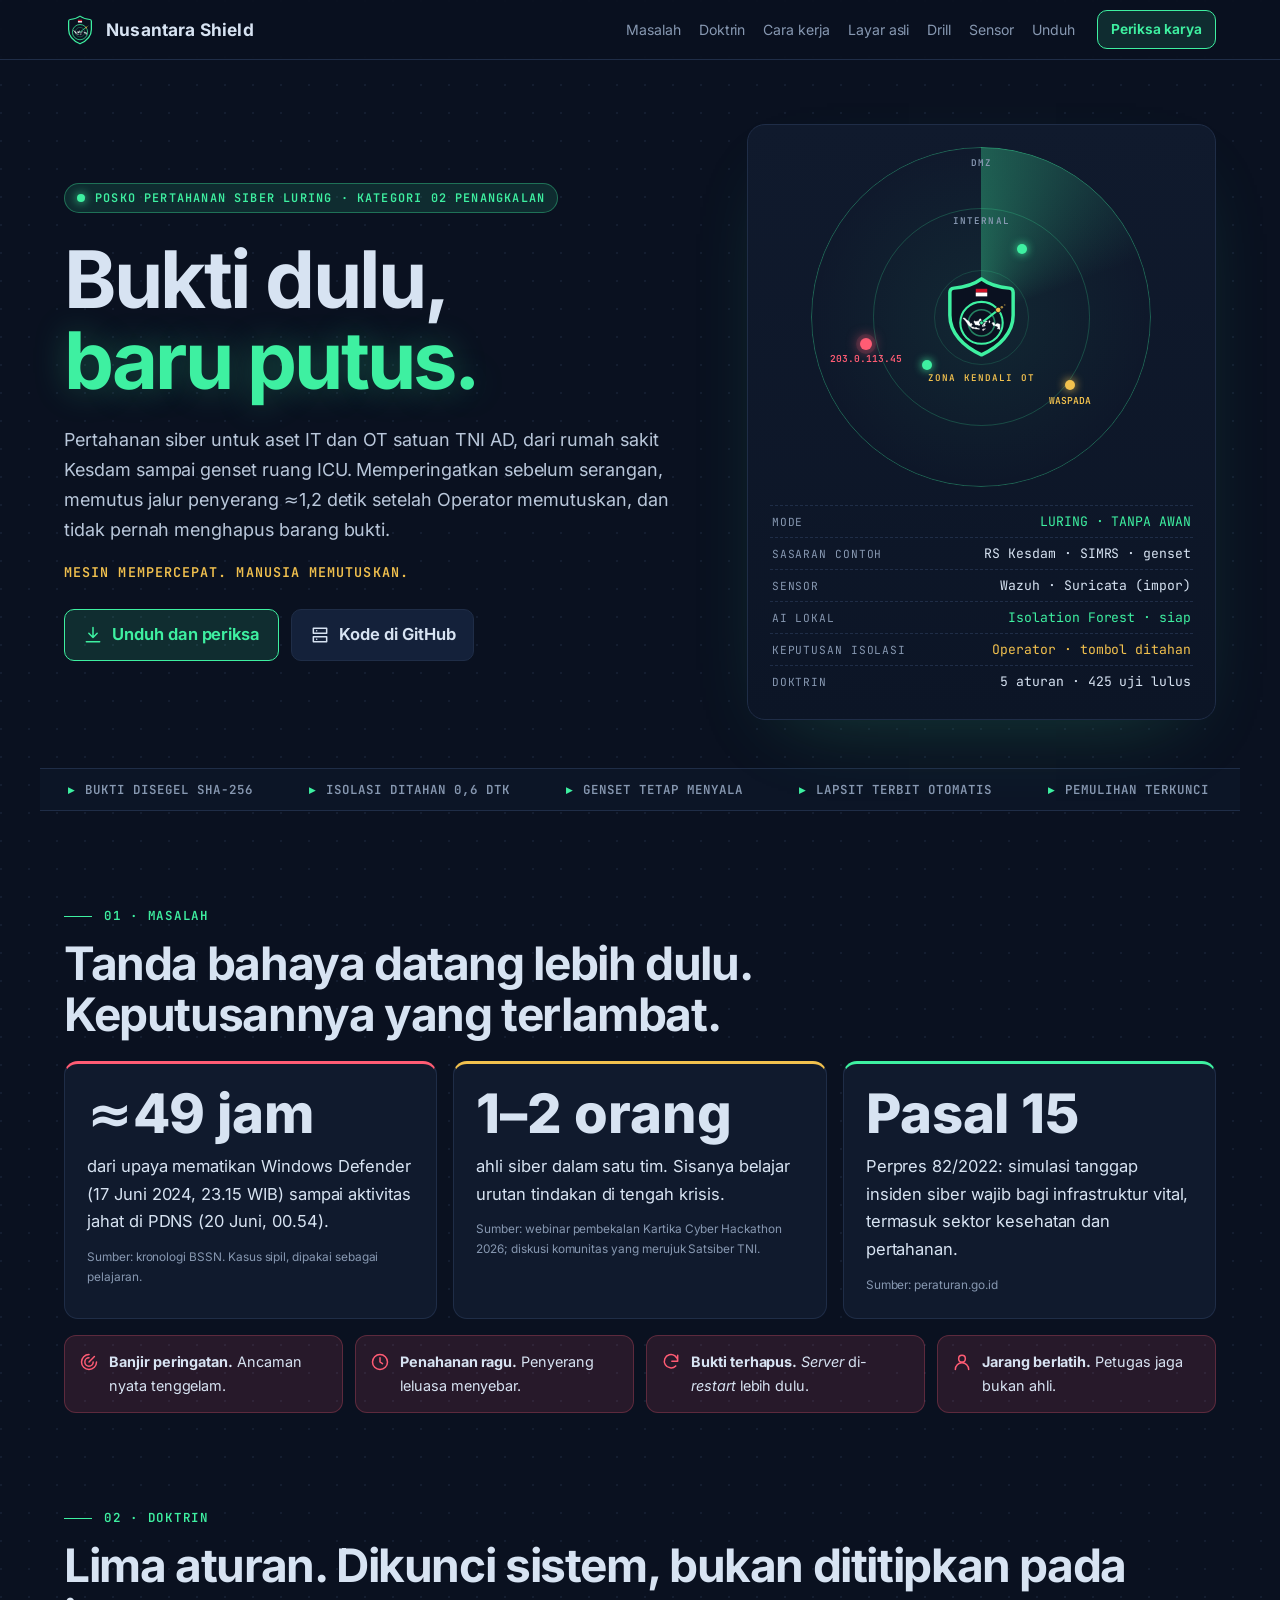
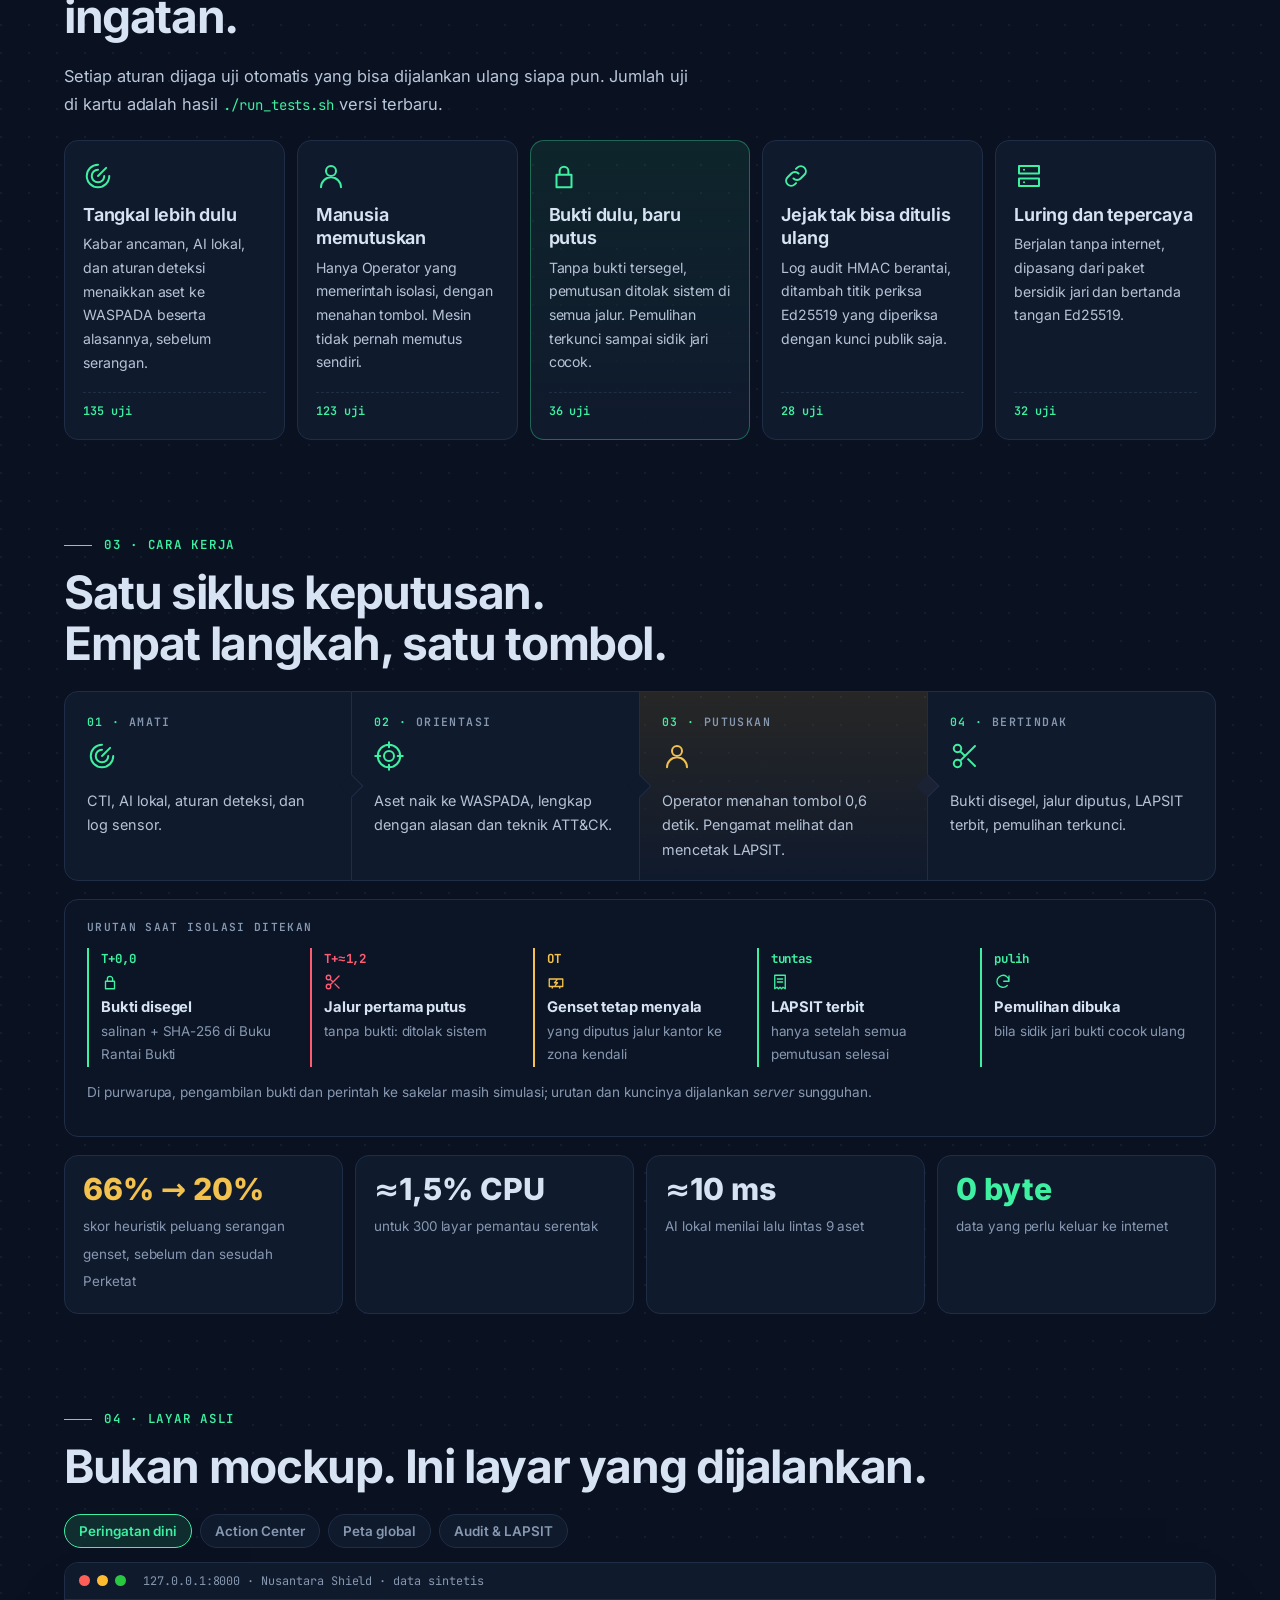
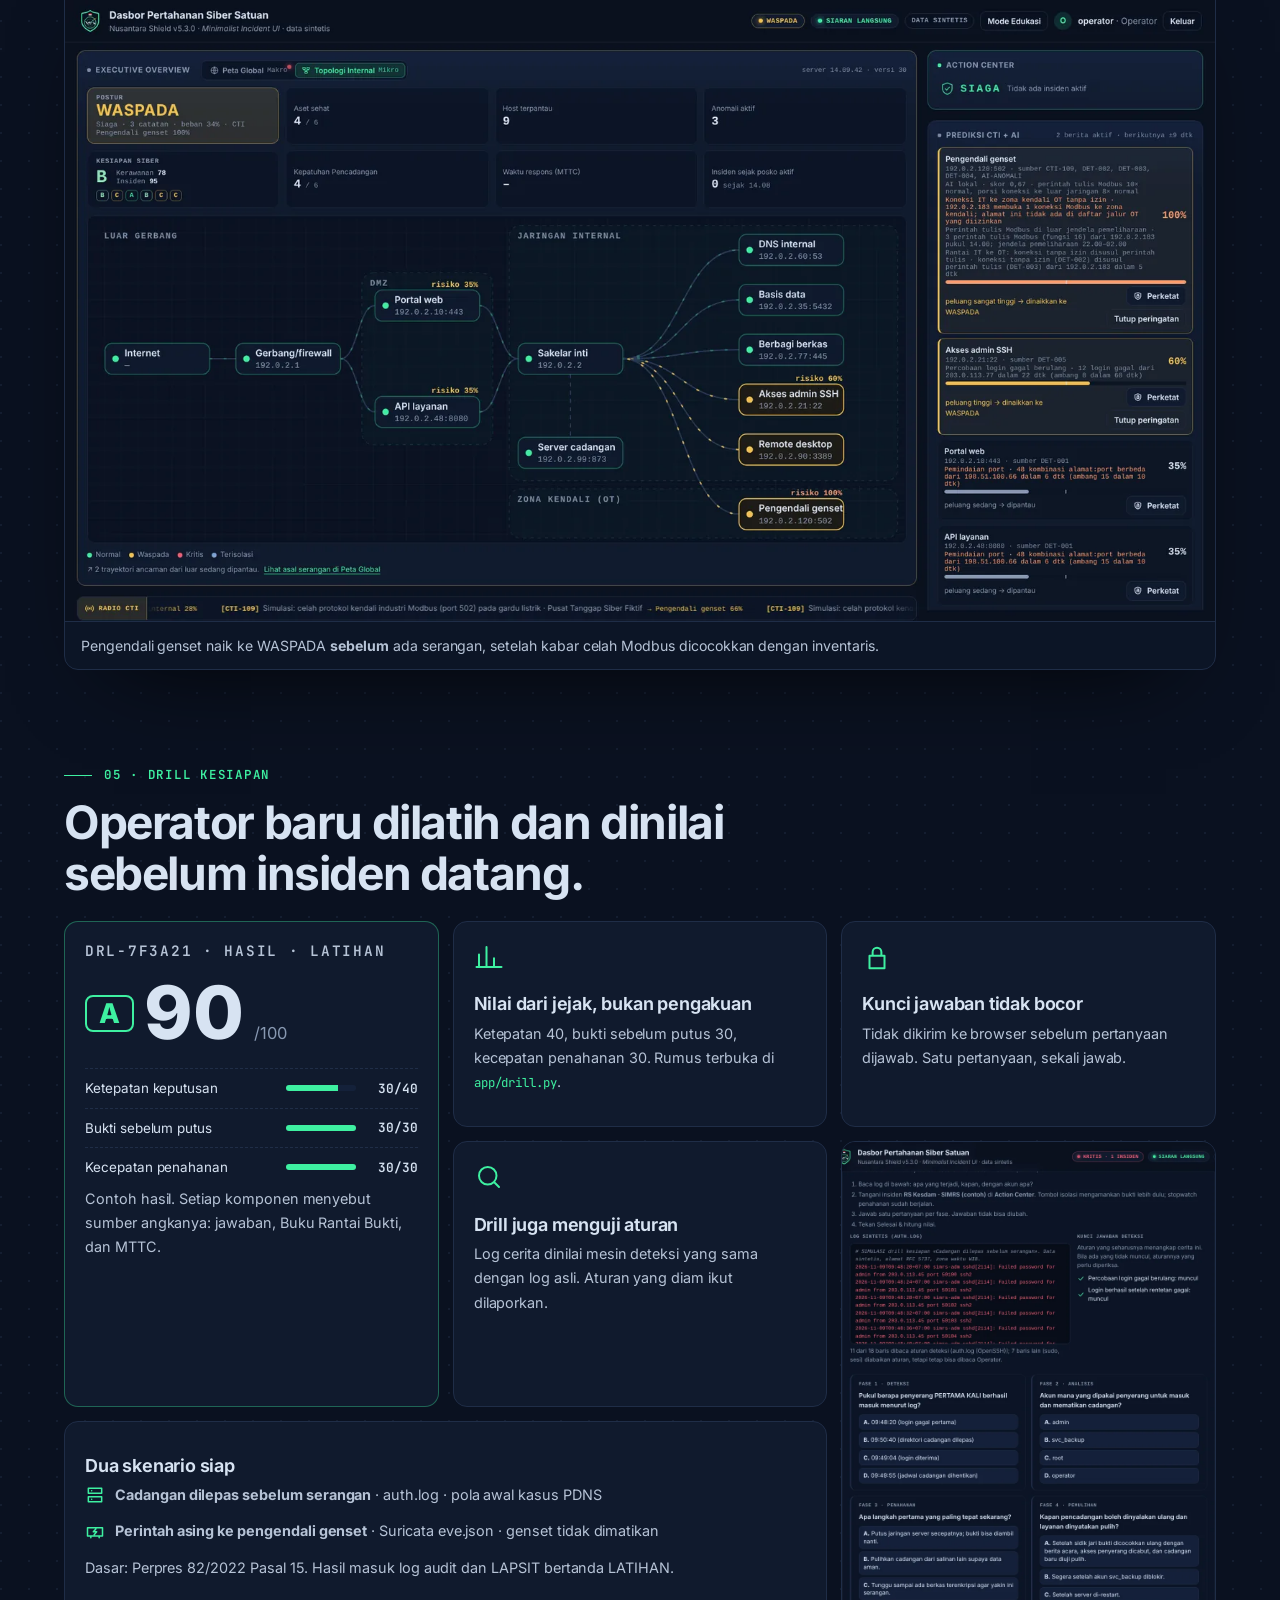
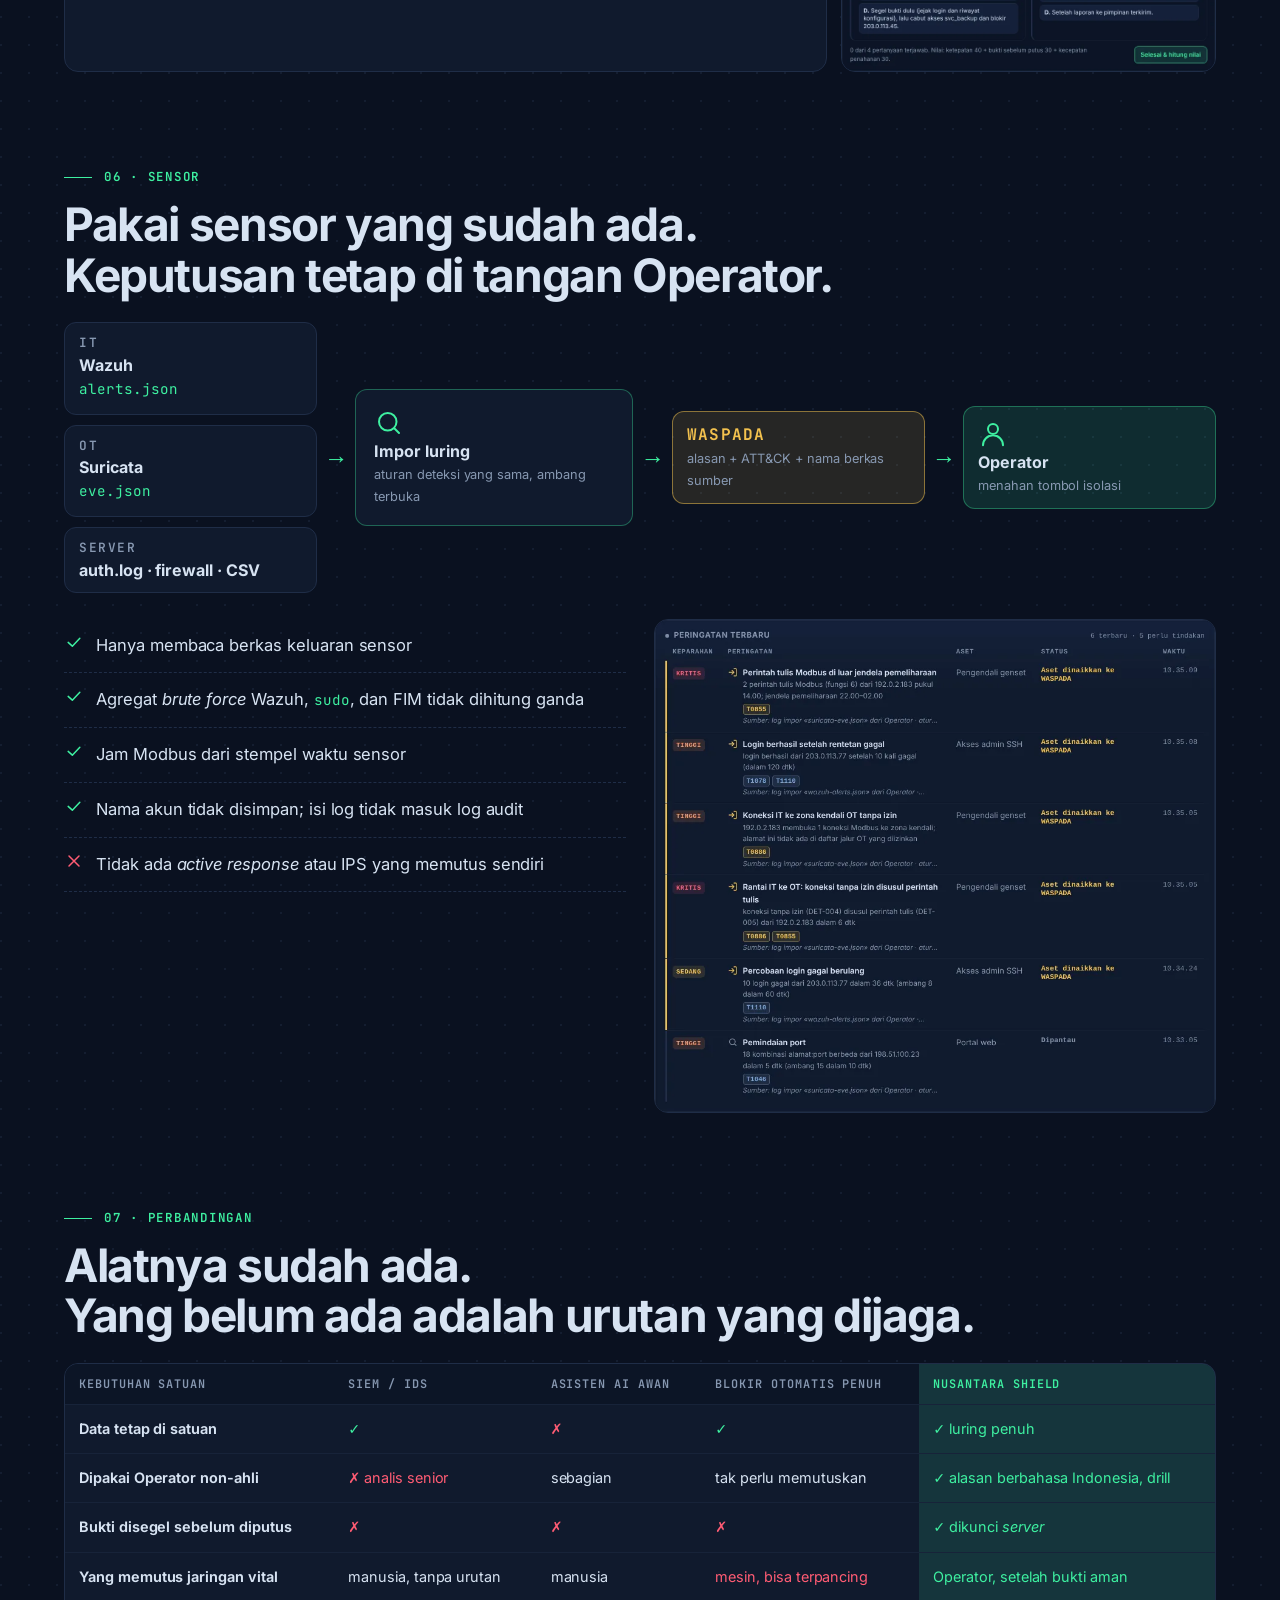
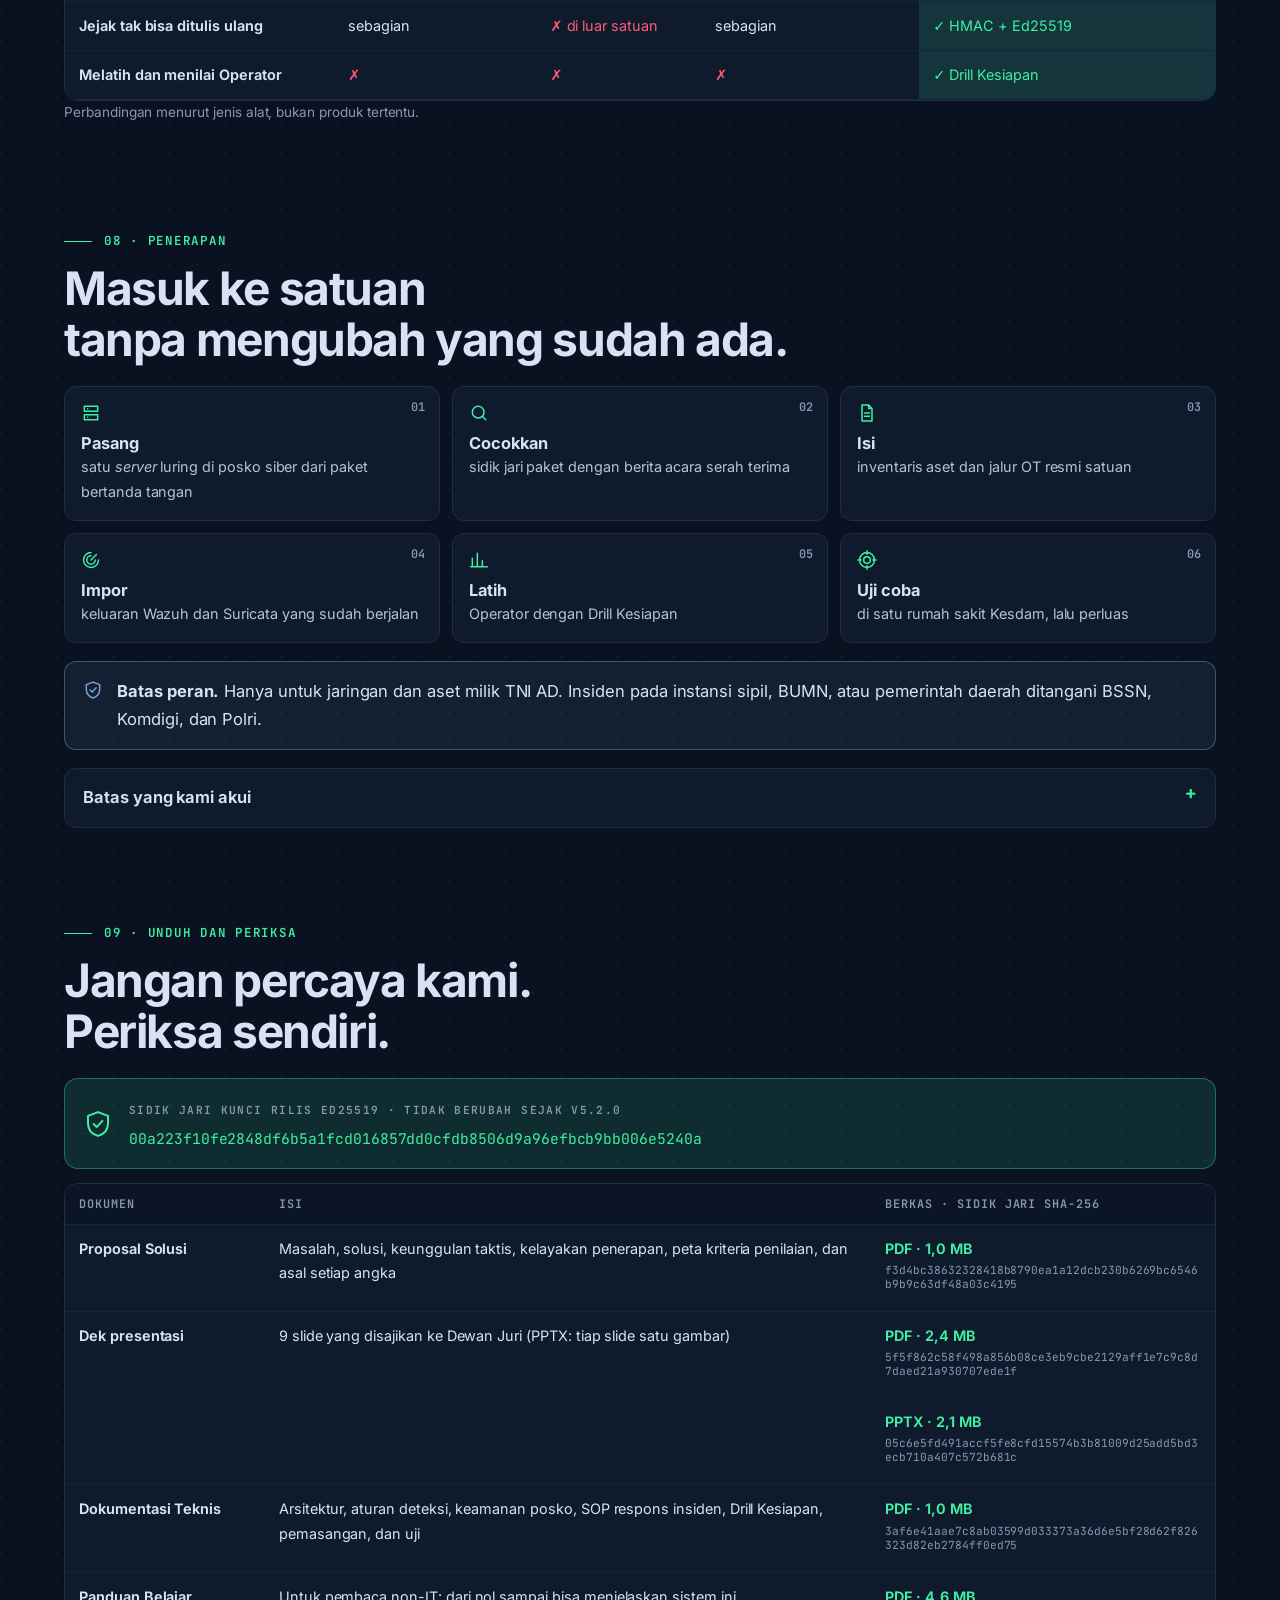
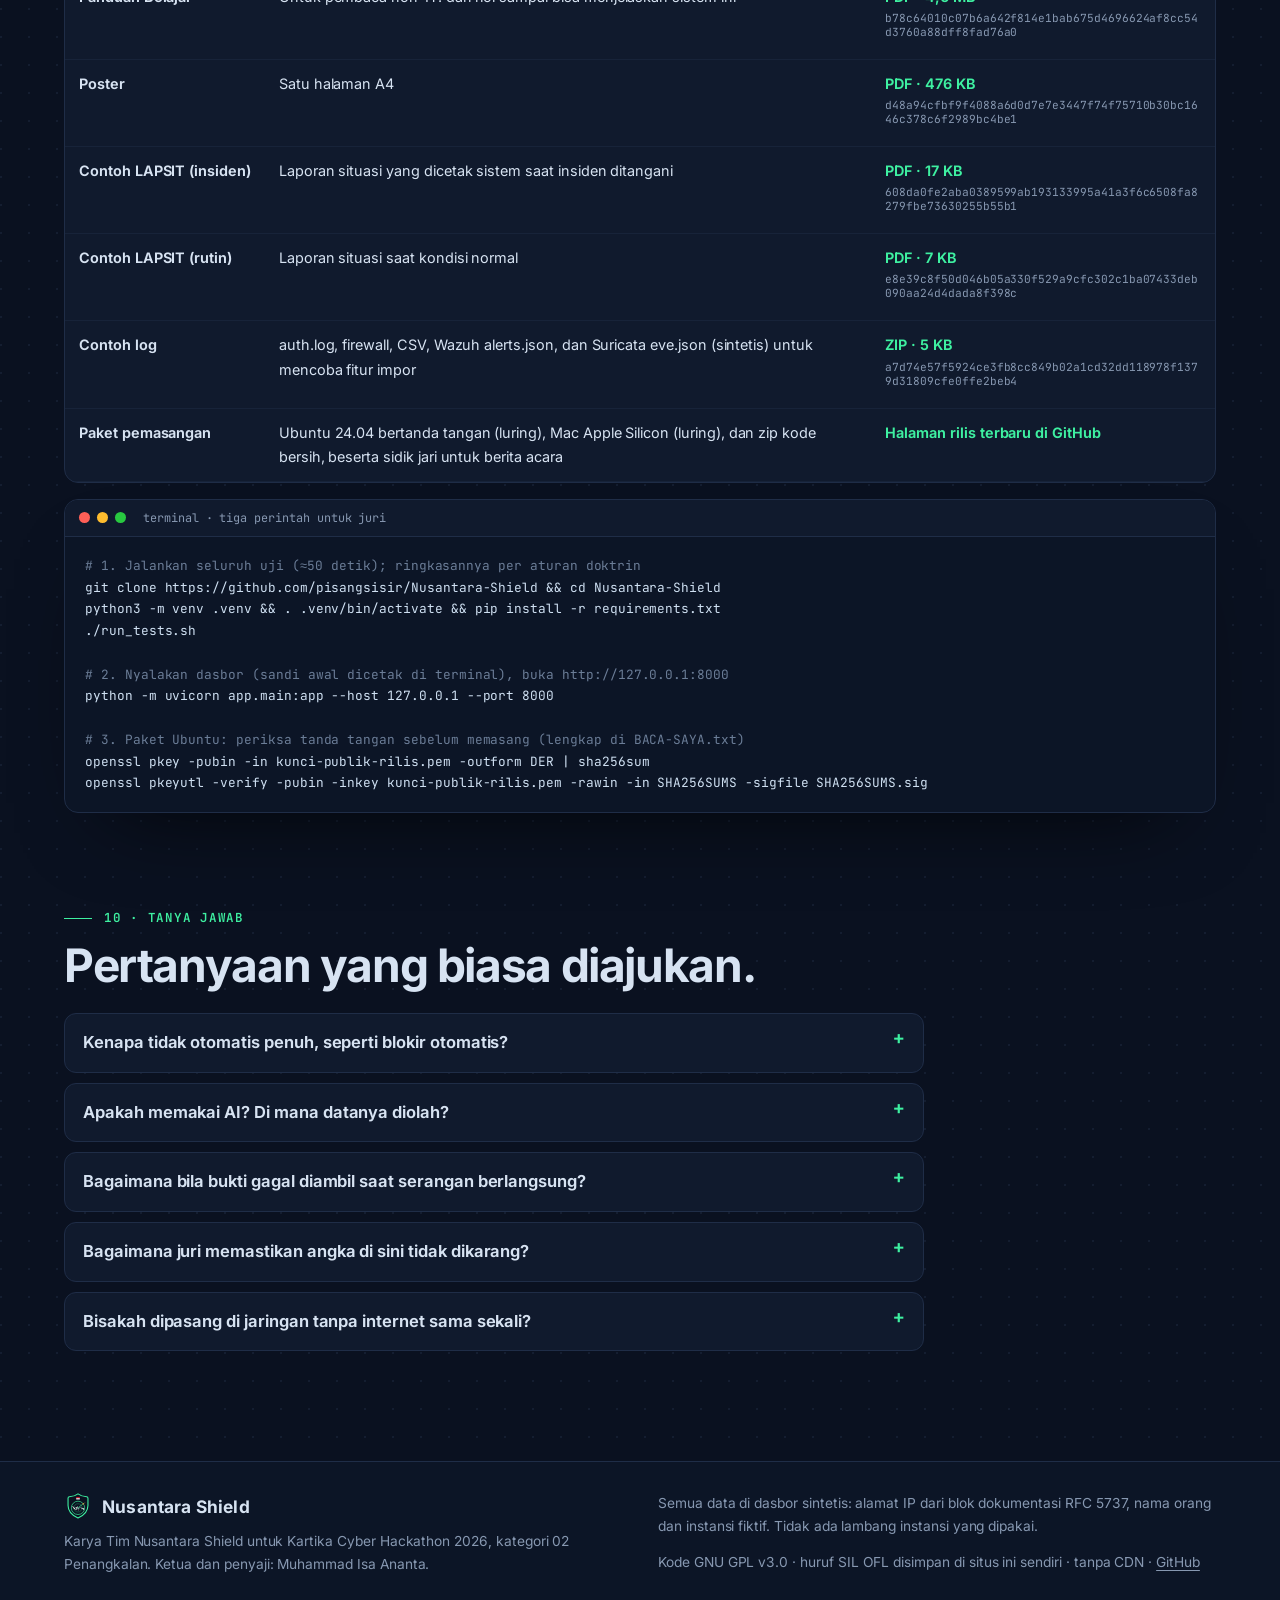
==== situs/index.html @ 3cb6bd68 "Dokumen v5.4.1: koreksi klaim, batas terbuka, bekal tanya jawab - Versi 5.4.1; 425 uji (Tangkal 135," ====
<!doctype html>
<html lang="id">
<head>
<meta charset="utf-8">
<meta name="viewport" content="width=device-width, initial-scale=1">
<title>Nusantara Shield — bukti dulu, baru putus</title>
<meta name="description" content="Pertahanan siber luring untuk aset IT dan OT satuan TNI AD. Mesin mempercepat, manusia memutuskan. Kartika Cyber Hackathon 2026, kategori Penangkalan.">
<meta name="color-scheme" content="dark">
<meta property="og:title" content="Nusantara Shield — bukti dulu, baru putus">
<meta property="og:description" content="Pertahanan siber luring untuk aset IT dan OT satuan TNI AD. Kartika Cyber Hackathon 2026.">
<meta property="og:image" content="gambar/social-preview.png">
<link rel="icon" href="gambar/simbol.svg" type="image/svg+xml">
<link rel="stylesheet" href="gaya.css">
</head>
<body>
<a class="lewati" href="#isi">Langsung ke isi</a>

<!-- Ikon garis yang sama dengan dasbor (static/app.js, IKON) -->
<svg width="0" height="0" class="sr" aria-hidden="true">
  <symbol id="i-perisai" viewBox="0 0 24 24"><path d="M12 2.5 4 5.5v6c0 5 3.4 8.6 8 10 4.6-1.4 8-5 8-10v-6l-8-3ZM8.5 12l2.5 2.5 4.5-5"/></symbol>
  <symbol id="i-radar" viewBox="0 0 24 24"><path d="M12 3a9 9 0 1 0 9 9M12 7a5 5 0 1 0 5 5M12 12l6.5-6.5M12 12h.01"/></symbol>
  <symbol id="i-orang" viewBox="0 0 24 24"><path d="M12 12a4 4 0 1 0 0-8 4 4 0 0 0 0 8ZM4 21a8 8 0 0 1 16 0"/></symbol>
  <symbol id="i-gembok" viewBox="0 0 24 24"><path d="M6 11h12v10H6zM8.5 11V8a3.5 3.5 0 0 1 7 0v3"/></symbol>
  <symbol id="i-rantai" viewBox="0 0 24 24"><path d="M10 14a4 4 0 0 0 5.7 0l3-3a4 4 0 0 0-5.7-5.7l-1 1M14 10a4 4 0 0 0-5.7 0l-3 3a4 4 0 0 0 5.7 5.7l1-1"/></symbol>
  <symbol id="i-server" viewBox="0 0 24 24"><path d="M4 4h16v6H4zM4 14h16v6H4zM8 7h.01M8 17h.01"/></symbol>
  <symbol id="i-potong" viewBox="0 0 24 24"><path d="M6 9a3 3 0 1 0 0-6 3 3 0 0 0 0 6ZM6 21a3 3 0 1 0 0-6 3 3 0 0 0 0 6ZM20 4 8.1 15.9M14.5 14.5 20 20M8.1 8.1 12 12"/></symbol>
  <symbol id="i-pulih" viewBox="0 0 24 24"><path d="M20 11a8 8 0 1 0-2.3 5.7M20 4v7h-7"/></symbol>
  <symbol id="i-periksa" viewBox="0 0 24 24"><path d="M11 4a7 7 0 1 0 0 14 7 7 0 0 0 0-14ZM20 20l-4-4"/></symbol>
  <symbol id="i-petir" viewBox="0 0 24 24"><path d="M13 2 4 14h7l-1 8 9-12h-7l1-8Z"/></symbol>
  <symbol id="i-jam" viewBox="0 0 24 24"><path d="M12 3a9 9 0 1 0 0 18 9 9 0 0 0 0-18ZM12 7v5l3 2"/></symbol>
  <symbol id="i-dokumen" viewBox="0 0 24 24"><path d="M6 2.5h8l4 4V21.5H6zM14 2.5v4h4M9 12h6M9 16h6"/></symbol>
  <symbol id="i-unduh" viewBox="0 0 24 24"><path d="M12 3v12M7 10l5 5 5-5M4 20h16"/></symbol>
  <symbol id="i-sasaran" viewBox="0 0 24 24"><path d="M12 3a9 9 0 1 0 0 18 9 9 0 0 0 0-18ZM12 8a4 4 0 1 0 0 8 4 4 0 0 0 0-8ZM12 1v4M12 19v4M1 12h4M19 12h4"/></symbol>
  <symbol id="i-genset" viewBox="0 0 24 24"><path d="M3 8h18v10H3zM7 18v2M17 18v2M13 9.5 10 13h4l-3 3.5"/></symbol>
  <symbol id="i-kertas" viewBox="0 0 24 24"><path d="M5 3h14v18l-3-2-2 2-2-2-2 2-2-2-3 2zM8.5 8h7M8.5 12h7"/></symbol>
  <symbol id="i-centang" viewBox="0 0 24 24"><path d="M5 12.5 10 17 19 7.5"/></symbol>
  <symbol id="i-silang" viewBox="0 0 24 24"><path d="M6 6l12 12M18 6 6 18"/></symbol>
  <symbol id="i-awan" viewBox="0 0 24 24"><path d="M7 18h10a4 4 0 0 0 .5-8 6 6 0 0 0-11.5 1.5A3.3 3.3 0 0 0 7 18ZM3 3l18 18"/></symbol>
  <symbol id="i-latih" viewBox="0 0 24 24"><path d="M4 20V10M10 20V4M16 20v-7M22 20H2"/></symbol>
</svg>

<header class="kepala">
  <div class="kepala-isi">
    <a class="merek" href="#isi"><img src="gambar/simbol.svg" alt="" width="32" height="32"><span>Nusantara Shield</span></a>
    <nav aria-label="Bagian halaman">
      <a href="#masalah">Masalah</a><a href="#doktrin">Doktrin</a><a href="#cara-kerja">Cara kerja</a>
      <a href="#layar">Layar asli</a><a href="#drill">Drill</a><a href="#sensor">Sensor</a><a href="#periksa">Unduh</a>
    </nav>
    <a class="tombol kecil utama" href="#periksa">Periksa karya</a>
  </div>
</header>

<main id="isi">
  <!-- ============================================================ PEMBUKA -->
  <section class="pembuka">
    <div class="pembuka-teks">
      <p class="pita-status"><span class="led"></span>Posko pertahanan siber luring · Kategori 02 Penangkalan</p>
      <h1>Bukti dulu,<br><em>baru putus.</em></h1>
      <p class="pengantar">Pertahanan siber untuk aset IT dan OT satuan TNI AD, dari rumah sakit Kesdam sampai genset ruang ICU. Memperingatkan sebelum serangan, memutus jalur penyerang ≈1,2 detik setelah Operator memutuskan, dan tidak pernah menghapus barang bukti.</p>
      <p class="semboyan">Mesin mempercepat. Manusia memutuskan.</p>
      <div class="aksi">
        <a class="tombol utama" href="#periksa"><svg class="ik"><use href="#i-unduh"/></svg>Unduh dan periksa</a>
        <a class="tombol" href="https://github.com/pisangsisir/Nusantara-Shield"><svg class="ik"><use href="#i-server"/></svg>Kode di GitHub</a>
        <a class="tombol" href="#video" id="tombol-video" hidden><svg class="ik"><use href="#i-petir"/></svg>Tonton video</a>
      </div>
    </div>

    <div class="pembuka-hud" aria-label="Panel status sistem">
      <div class="radar" aria-hidden="true">
        <div class="sapuan"></div>
        <span class="cincin c1"></span><span class="cincin c2"></span><span class="cincin c3"></span>
        <span class="zona z1">DMZ</span><span class="zona z2">INTERNAL</span><span class="zona z3">ZONA KENDALI OT</span>
        <span class="titik aman" style="--x:62%;--y:30%"></span>
        <span class="titik aman" style="--x:34%;--y:64%"></span>
        <span class="titik waspada" style="--x:76%;--y:70%"><b>WASPADA</b></span>
        <span class="titik kritis" style="--x:16%;--y:58%"><b>203.0.113.45</b></span>
        <img class="radar-pusat" src="gambar/simbol.svg" alt="">
      </div>
      <dl class="status">
        <div><dt>Mode</dt><dd class="neon">LURING · TANPA AWAN</dd></div>
        <div><dt>Sasaran contoh</dt><dd>RS Kesdam · SIMRS · genset</dd></div>
        <div><dt>Sensor</dt><dd>Wazuh · Suricata (impor)</dd></div>
        <div><dt>AI lokal</dt><dd class="neon">Isolation Forest · siap</dd></div>
        <div><dt>Keputusan isolasi</dt><dd class="kuning">Operator · tombol ditahan</dd></div>
        <div><dt>Doktrin</dt><dd>5 aturan · 425 uji lulus</dd></div>
      </dl>
    </div>
  </section>

  <div class="ticker" aria-hidden="true"><div class="ticker-isi">
    <span>Bukti disegel SHA-256</span><span>Isolasi ditahan 0,6 dtk</span><span>Genset tetap menyala</span>
    <span>LAPSIT terbit otomatis</span><span>Pemulihan terkunci</span><span>Log audit HMAC berantai</span>
    <span>Titik periksa Ed25519</span><span>Paket bertanda tangan</span><span>Drill Kesiapan bernilai</span>
    <span>Bukti disegel SHA-256</span><span>Isolasi ditahan 0,6 dtk</span><span>Genset tetap menyala</span>
    <span>LAPSIT terbit otomatis</span><span>Pemulihan terkunci</span><span>Log audit HMAC berantai</span>
    <span>Titik periksa Ed25519</span><span>Paket bertanda tangan</span><span>Drill Kesiapan bernilai</span>
  </div></div>

  <!-- ============================================================ VIDEO -->
  <section class="bagian" id="video" hidden>
    <p class="nomor">00 · Video</p>
    <h2>Lihat dalam video.</h2>
    <div class="video-wadah">
      <button type="button" id="putar-video" aria-label="Putar video (dimuat dari YouTube setelah tombol ditekan)">
        <img src="gambar/thumbnail.jpg" alt=""><span><svg class="ik"><use href="#i-petir"/></svg>Putar video</span>
      </button>
    </div>
    <p class="kecil redup">Video baru dimuat dari YouTube setelah tombol ditekan. Halaman ini sendiri tidak memuat apa pun dari luar.</p>
  </section>

  <!-- ============================================================ 01 MASALAH -->
  <section class="bagian" id="masalah">
    <p class="nomor">01 · Masalah</p>
    <h2>Tanda bahaya datang lebih dulu.<br>Keputusannya yang terlambat.</h2>
    <div class="angka-baris">
      <article class="angka">
        <b>≈49 jam</b>
        <p>dari upaya mematikan Windows Defender (17 Juni 2024, 23.15 WIB) sampai aktivitas jahat di PDNS (20 Juni, 00.54).</p>
        <small>Sumber: kronologi BSSN. Kasus sipil, dipakai sebagai pelajaran.</small>
      </article>
      <article class="angka">
        <b>1–2 orang</b>
        <p>ahli siber dalam satu tim. Sisanya belajar urutan tindakan di tengah krisis.</p>
        <small>Sumber: webinar pembekalan Kartika Cyber Hackathon 2026; diskusi komunitas yang merujuk Satsiber TNI.</small>
      </article>
      <article class="angka">
        <b>Pasal 15</b>
        <p>Perpres 82/2022: simulasi tanggap insiden siber wajib bagi infrastruktur vital, termasuk sektor kesehatan dan pertahanan.</p>
        <small>Sumber: peraturan.go.id</small>
      </article>
    </div>
    <ul class="kelemahan">
      <li><svg class="ik"><use href="#i-radar"/></svg><span><b>Banjir peringatan.</b> Ancaman nyata tenggelam.</span></li>
      <li><svg class="ik"><use href="#i-jam"/></svg><span><b>Penahanan ragu.</b> Penyerang leluasa menyebar.</span></li>
      <li><svg class="ik"><use href="#i-pulih"/></svg><span><b>Bukti terhapus.</b> <i>Server</i> di-<i>restart</i> lebih dulu.</span></li>
      <li><svg class="ik"><use href="#i-orang"/></svg><span><b>Jarang berlatih.</b> Petugas jaga bukan ahli.</span></li>
    </ul>
  </section>

  <!-- ============================================================ 02 DOKTRIN -->
  <section class="bagian" id="doktrin">
    <p class="nomor">02 · Doktrin</p>
    <h2>Lima aturan. Dikunci sistem, bukan dititipkan pada ingatan.</h2>
    <p class="pengantar sempit">Setiap aturan dijaga uji otomatis yang bisa dijalankan ulang siapa pun. Jumlah uji di kartu adalah hasil <code>./run_tests.sh</code> versi terbaru.</p>
    <div class="doktrin">
      <article><svg class="ik besar"><use href="#i-radar"/></svg><h3>Tangkal lebih dulu</h3><p>Kabar ancaman, AI lokal, dan aturan deteksi menaikkan aset ke WASPADA beserta alasannya, sebelum serangan.</p><span class="uji">135 uji</span></article>
      <article><svg class="ik besar"><use href="#i-orang"/></svg><h3>Manusia memutuskan</h3><p>Hanya Operator yang memerintah isolasi, dengan menahan tombol. Mesin tidak pernah memutus sendiri.</p><span class="uji">123 uji</span></article>
      <article class="sorot"><svg class="ik besar"><use href="#i-gembok"/></svg><h3>Bukti dulu, baru putus</h3><p>Tanpa bukti tersegel, pemutusan ditolak sistem di semua jalur. Pemulihan terkunci sampai sidik jari cocok.</p><span class="uji">36 uji</span></article>
      <article><svg class="ik besar"><use href="#i-rantai"/></svg><h3>Jejak tak bisa ditulis ulang</h3><p>Log audit HMAC berantai, ditambah titik periksa Ed25519 yang diperiksa dengan kunci publik saja.</p><span class="uji">28 uji</span></article>
      <article><svg class="ik besar"><use href="#i-server"/></svg><h3>Luring dan tepercaya</h3><p>Berjalan tanpa internet, dipasang dari paket bersidik jari dan bertanda tangan Ed25519.</p><span class="uji">32 uji</span></article>
    </div>
  </section>

  <!-- ============================================================ 03 CARA KERJA -->
  <section class="bagian" id="cara-kerja">
    <p class="nomor">03 · Cara kerja</p>
    <h2>Satu siklus keputusan.<br>Empat langkah, satu tombol.</h2>
    <ol class="pipa">
      <li><span class="tahap">Amati</span><svg class="ik besar"><use href="#i-radar"/></svg><p>CTI, AI lokal, aturan deteksi, dan log sensor.</p></li>
      <li><span class="tahap">Orientasi</span><svg class="ik besar"><use href="#i-sasaran"/></svg><p>Aset naik ke WASPADA, lengkap dengan alasan dan teknik ATT&amp;CK.</p></li>
      <li class="kunci"><span class="tahap">Putuskan</span><svg class="ik besar"><use href="#i-orang"/></svg><p>Operator menahan tombol 0,6 detik. Pengamat melihat dan mencetak LAPSIT.</p></li>
      <li><span class="tahap">Bertindak</span><svg class="ik besar"><use href="#i-potong"/></svg><p>Bukti disegel, jalur diputus, LAPSIT terbit, pemulihan terkunci.</p></li>
    </ol>

    <div class="jalur-kartu">
      <p class="label-hud">Urutan saat isolasi ditekan</p>
      <ol class="jalur">
        <li><span class="t">T+0,0</span><svg class="ik"><use href="#i-gembok"/></svg><b>Bukti disegel</b><span>salinan + SHA-256 di Buku Rantai Bukti</span></li>
        <li class="merah"><span class="t">T+≈1,2</span><svg class="ik"><use href="#i-potong"/></svg><b>Jalur pertama putus</b><span>tanpa bukti: ditolak sistem</span></li>
        <li class="kuning"><span class="t">OT</span><svg class="ik"><use href="#i-genset"/></svg><b>Genset tetap menyala</b><span>yang diputus jalur kantor ke zona kendali</span></li>
        <li><span class="t">tuntas</span><svg class="ik"><use href="#i-kertas"/></svg><b>LAPSIT terbit</b><span>hanya setelah semua pemutusan selesai</span></li>
        <li class="neon"><span class="t">pulih</span><svg class="ik"><use href="#i-pulih"/></svg><b>Pemulihan dibuka</b><span>bila sidik jari bukti cocok ulang</span></li>
      </ol>
      <p class="kecil redup">Di purwarupa, pengambilan bukti dan perintah ke sakelar masih simulasi; urutan dan kuncinya dijalankan <i>server</i> sungguhan.</p>
    </div>

    <div class="bento-angka">
      <div><b class="kuning">66% → 20%</b><span>skor heuristik peluang serangan genset, sebelum dan sesudah Perketat</span></div>
      <div><b>≈1,5% CPU</b><span>untuk 300 layar pemantau serentak</span></div>
      <div><b>≈10 ms</b><span>AI lokal menilai lalu lintas 9 aset</span></div>
      <div><b class="neon">0 byte</b><span>data yang perlu keluar ke internet</span></div>
    </div>
  </section>

  <!-- ============================================================ 04 LAYAR ASLI -->
  <section class="bagian" id="layar">
    <p class="nomor">04 · Layar asli</p>
    <h2>Bukan mockup. Ini layar yang dijalankan.</h2>
    <div class="tab-layar" role="tablist" aria-label="Pilih layar">
      <button role="tab" aria-selected="true" data-layar="0">Peringatan dini</button>
      <button role="tab" aria-selected="false" data-layar="1">Action Center</button>
      <button role="tab" aria-selected="false" data-layar="2">Peta global</button>
      <button role="tab" aria-selected="false" data-layar="3">Audit &amp; LAPSIT</button>
    </div>
    <div class="jendela">
      <div class="jendela-kepala"><i></i><i></i><i></i><span>127.0.0.1:8000 · Nusantara Shield · data sintetis</span></div>
      <figure class="layar aktif"><img src="gambar/peringatan-dini.webp" alt="Topologi aset dengan pengendali genset berstatus WASPADA sebelum ada serangan" width="1600" height="864" loading="lazy">
        <figcaption>Pengendali genset naik ke WASPADA <b>sebelum</b> ada serangan, setelah kabar celah Modbus dicocokkan dengan inventaris.</figcaption></figure>
      <figure class="layar" hidden><img src="gambar/action-center.webp" alt="Action Center dengan status bukti, tombol isolasi, dan langkah playbook" width="1600" height="807" loading="lazy">
        <figcaption>Satu kartu per insiden: status bukti, tombol isolasi yang ditahan, isolasi darurat beralasan, dan pemulihan terkunci.</figcaption></figure>
      <figure class="layar" hidden><img src="gambar/peta-global.webp" alt="Peta ancaman global dengan trayektori dari wilayah asal fiktif" width="1600" height="874" loading="lazy">
        <figcaption>Peta ancaman untuk ruang komando. Sakelar ke topologi internal ada di kartu yang sama.</figcaption></figure>
      <figure class="layar" hidden><img src="gambar/audit-rantai-bukti.webp" alt="Log audit bersidik jari dan tombol ekspor LAPSIT" width="1600" height="868" loading="lazy">
        <figcaption>Setiap catatan memuat sidik jari catatan sebelumnya. Satu diubah, rantainya putus dan ketahuan.</figcaption></figure>
    </div>
  </section>

  <!-- ============================================================ 05 DRILL -->
  <section class="bagian" id="drill">
    <p class="nomor">05 · Drill Kesiapan</p>
    <h2>Operator baru dilatih dan dinilai<br>sebelum insiden datang.</h2>
    <div class="bento">
      <article class="kartu skor">
        <p class="label-hud">DRL-7F3A21 · hasil · latihan</p>
        <div class="skor-utama"><span class="huruf">A</span><b>90</b><span>/100</span></div>
        <div class="komponen"><span>Ketepatan keputusan</span><i style="--isi:75%"></i><b>30/40</b></div>
        <div class="komponen"><span>Bukti sebelum putus</span><i style="--isi:100%"></i><b>30/30</b></div>
        <div class="komponen"><span>Kecepatan penahanan</span><i style="--isi:100%"></i><b>30/30</b></div>
        <p class="kecil redup">Contoh hasil. Setiap komponen menyebut sumber angkanya: jawaban, Buku Rantai Bukti, dan MTTC.</p>
      </article>
      <article class="kartu">
        <svg class="ik besar"><use href="#i-latih"/></svg>
        <h3>Nilai dari jejak, bukan pengakuan</h3>
        <p>Ketepatan 40, bukti sebelum putus 30, kecepatan penahanan 30. Rumus terbuka di <code>app/drill.py</code>.</p>
      </article>
      <article class="kartu">
        <svg class="ik besar"><use href="#i-gembok"/></svg>
        <h3>Kunci jawaban tidak bocor</h3>
        <p>Tidak dikirim ke browser sebelum pertanyaan dijawab. Satu pertanyaan, sekali jawab.</p>
      </article>
      <article class="kartu">
        <svg class="ik besar"><use href="#i-periksa"/></svg>
        <h3>Drill juga menguji aturan</h3>
        <p>Log cerita dinilai mesin deteksi yang sama dengan log asli. Aturan yang diam ikut dilaporkan.</p>
      </article>
      <figure class="kartu gambar"><img src="gambar/drill-berjalan.webp" alt="Drill berjalan: log Suricata, kunci jawaban deteksi, dan pertanyaan per fase" width="888" height="1260" loading="lazy"></figure>
      <article class="kartu skenario">
        <h3>Dua skenario siap</h3>
        <p><svg class="ik"><use href="#i-server"/></svg><span><b>Cadangan dilepas sebelum serangan</b> · auth.log · pola awal kasus PDNS</span></p>
        <p><svg class="ik"><use href="#i-genset"/></svg><span><b>Perintah asing ke pengendali genset</b> · Suricata eve.json · genset tidak dimatikan</span></p>
        <p class="kecil redup">Dasar: Perpres 82/2022 Pasal 15. Hasil masuk log audit dan LAPSIT bertanda LATIHAN.</p>
      </article>
    </div>
  </section>

  <!-- ============================================================ 06 SENSOR -->
  <section class="bagian" id="sensor">
    <p class="nomor">06 · Sensor</p>
    <h2>Pakai sensor yang sudah ada.<br>Keputusan tetap di tangan Operator.</h2>
    <div class="alir" role="img" aria-label="Alur: berkas Wazuh dan Suricata diimpor luring, dinilai aturan deteksi, menaikkan aset ke WASPADA, lalu Operator memutuskan">
      <div class="simpul sumber"><span class="label-hud">IT</span><b>Wazuh</b><code>alerts.json</code></div>
      <div class="simpul sumber"><span class="label-hud">OT</span><b>Suricata</b><code>eve.json</code></div>
      <div class="simpul sumber"><span class="label-hud">Server</span><b>auth.log · firewall · CSV</b></div>
      <div class="panah">→</div>
      <div class="simpul tengah"><svg class="ik besar"><use href="#i-periksa"/></svg><b>Impor luring</b><span>aturan deteksi yang sama, ambang terbuka</span></div>
      <div class="panah">→</div>
      <div class="simpul kuning"><b>WASPADA</b><span>alasan + ATT&amp;CK + nama berkas sumber</span></div>
      <div class="panah">→</div>
      <div class="simpul neon"><svg class="ik besar"><use href="#i-orang"/></svg><b>Operator</b><span>menahan tombol isolasi</span></div>
    </div>
    <div class="dua">
      <ul class="cek">
        <li><svg class="ik"><use href="#i-centang"/></svg><span>Hanya membaca berkas keluaran sensor</span></li>
        <li><svg class="ik"><use href="#i-centang"/></svg><span>Agregat <i>brute force</i> Wazuh, <code>sudo</code>, dan FIM tidak dihitung ganda</span></li>
        <li><svg class="ik"><use href="#i-centang"/></svg><span>Jam Modbus dari stempel waktu sensor</span></li>
        <li><svg class="ik"><use href="#i-centang"/></svg><span>Nama akun tidak disimpan; isi log tidak masuk log audit</span></li>
        <li class="tidak"><svg class="ik"><use href="#i-silang"/></svg><span>Tidak ada <i>active response</i> atau IPS yang memutus sendiri</span></li>
      </ul>
      <figure><img src="gambar/peringatan-wazuh-suricata.webp" alt="Enam peringatan dari impor alerts.json dan eve.json" width="922" height="810" loading="lazy"></figure>
    </div>
  </section>

  <!-- ============================================================ 07 PERBANDINGAN -->
  <section class="bagian" id="banding">
    <p class="nomor">07 · Perbandingan</p>
    <h2>Alatnya sudah ada.<br>Yang belum ada adalah urutan yang dijaga.</h2>
    <div class="tabel-wadah">
      <table class="banding">
        <thead><tr><th scope="col">Kebutuhan satuan</th><th scope="col">SIEM / IDS</th><th scope="col">Asisten AI awan</th><th scope="col">Blokir otomatis penuh</th><th scope="col" class="kita">Nusantara Shield</th></tr></thead>
        <tbody>
          <tr><th scope="row">Data tetap di satuan</th><td class="ya">✓</td><td class="tidak">✗</td><td class="ya">✓</td><td class="kita ya">✓ luring penuh</td></tr>
          <tr><th scope="row">Dipakai Operator non-ahli</th><td class="tidak">✗ analis senior</td><td>sebagian</td><td>tak perlu memutuskan</td><td class="kita ya">✓ alasan berbahasa Indonesia, drill</td></tr>
          <tr><th scope="row">Bukti disegel sebelum diputus</th><td class="tidak">✗</td><td class="tidak">✗</td><td class="tidak">✗</td><td class="kita ya">✓ dikunci <i>server</i></td></tr>
          <tr><th scope="row">Yang memutus jaringan vital</th><td>manusia, tanpa urutan</td><td>manusia</td><td class="tidak">mesin, bisa terpancing</td><td class="kita ya">Operator, setelah bukti aman</td></tr>
          <tr><th scope="row">Jejak tak bisa ditulis ulang</th><td>sebagian</td><td class="tidak">✗ di luar satuan</td><td>sebagian</td><td class="kita ya">✓ HMAC + Ed25519</td></tr>
          <tr><th scope="row">Melatih dan menilai Operator</th><td class="tidak">✗</td><td class="tidak">✗</td><td class="tidak">✗</td><td class="kita ya">✓ Drill Kesiapan</td></tr>
        </tbody>
      </table>
    </div>
    <p class="kecil redup">Perbandingan menurut jenis alat, bukan produk tertentu.</p>
  </section>

  <!-- ============================================================ 08 PENERAPAN DAN BATAS -->
  <section class="bagian" id="terap">
    <p class="nomor">08 · Penerapan</p>
    <h2>Masuk ke satuan<br>tanpa mengubah yang sudah ada.</h2>
    <ol class="langkah">
      <li><svg class="ik"><use href="#i-server"/></svg><b>Pasang</b>satu <i>server</i> luring di posko siber dari paket bertanda tangan</li>
      <li><svg class="ik"><use href="#i-periksa"/></svg><b>Cocokkan</b>sidik jari paket dengan berita acara serah terima</li>
      <li><svg class="ik"><use href="#i-dokumen"/></svg><b>Isi</b>inventaris aset dan jalur OT resmi satuan</li>
      <li><svg class="ik"><use href="#i-radar"/></svg><b>Impor</b>keluaran Wazuh dan Suricata yang sudah berjalan</li>
      <li><svg class="ik"><use href="#i-latih"/></svg><b>Latih</b>Operator dengan Drill Kesiapan</li>
      <li><svg class="ik"><use href="#i-sasaran"/></svg><b>Uji coba</b>di satu rumah sakit Kesdam, lalu perluas</li>
    </ol>
    <p class="batas-peran"><svg class="ik"><use href="#i-perisai"/></svg><span><b>Batas peran.</b> Hanya untuk jaringan dan aset milik TNI AD. Insiden pada instansi sipil, BUMN, atau pemerintah daerah ditangani BSSN, Komdigi, dan Polri.</span></p>
    <details class="akordeon" id="batas">
      <summary>Batas yang kami akui</summary>
      <ul>
        <li>Telemetri langsung dan kabar ancaman masih sintetis. Log asli dan keluaran Wazuh/Suricata masuk lewat impor berkas, belum dialirkan terus-menerus.</li>
        <li>Pengambilan bukti dan perintah ke sakelar jaringan masih simulasi; urutan dan kuncinya sungguhan.</li>
        <li>Salinan memori penuh (<i>memory dump</i>) belum dibangun; rancangannya tiga lapis, baru lapis isolasi darurat yang berjalan.</li>
        <li>Drill baru dua skenario. Perubahan halaman situs satuan dan <i>tabletop exercise</i> untuk pimpinan masih peta jalan.</li>
        <li>Belum diuji di jaringan satuan sungguhan; layanan systemd belum diuji di mesin Ubuntu fisik.</li>
        <li>Temuan dari log asli menaikkan WASPADA; membuka insiden langsung dari temuan itu masih peta jalan.</li>
        <li>Tahan 0,6 detik dijaga di peramban; <i>server</i> menjaga peran Operator dan urutan bukti → putus.</li>
      </ul>
    </details>
  </section>

  <!-- ============================================================ 09 UNDUH DAN PERIKSA -->
  <section class="bagian" id="periksa">
    <p class="nomor">09 · Unduh dan periksa</p>
    <h2>Jangan percaya kami.<br>Periksa sendiri.</h2>
    <div class="kunci-rilis"><svg class="ik besar"><use href="#i-perisai"/></svg><div><span class="label-hud">Sidik jari kunci rilis Ed25519 · tidak berubah sejak v5.2.0</span><code>00a223f10fe2848df6b5a1fcd016857dd0cfdb8506d9a96efbcb9bb006e5240a</code></div></div>
    <div class="tabel-wadah">
      <table class="unduhan">
        <thead><tr><th scope="col">Dokumen</th><th scope="col">Isi</th><th scope="col">Berkas · sidik jari SHA-256</th></tr></thead>
        <tbody>
<!-- UNDUH:MULAI -->
          <tr><td>Proposal Solusi</td><td>Masalah, solusi, keunggulan taktis, kelayakan penerapan, peta kriteria penilaian, dan asal setiap angka</td><td><a class="berkas" href="unduh/Proposal-Solusi-Nusantara-Shield.pdf" download>PDF · 1,0 MB</a> <span class="sidik">f3d4bc38632328418b8790ea1a12dcb230b6269bc6546b9b9c63df48a03c4195</span></td></tr>
          <tr><td>Dek presentasi</td><td>9 slide yang disajikan ke Dewan Juri (PPTX: tiap slide satu gambar)</td><td><a class="berkas" href="unduh/Slide-Nusantara-Shield.pdf" download>PDF · 2,4 MB</a> <span class="sidik">5f5f862c58f498a856b08ce3eb9cbe2129aff1e7c9c8d7daed21a930707ede1f</span><br><a class="berkas" href="unduh/Slide-Nusantara-Shield.pptx" download>PPTX · 2,1 MB</a> <span class="sidik">05c6e5fd491accf5fe8cfd15574b3b81009d25add5bd3ecb710a407c572b681c</span></td></tr>
          <tr><td>Dokumentasi Teknis</td><td>Arsitektur, aturan deteksi, keamanan posko, SOP respons insiden, Drill Kesiapan, pemasangan, dan uji</td><td><a class="berkas" href="unduh/Dokumentasi-Teknis-Nusantara-Shield.pdf" download>PDF · 1,0 MB</a> <span class="sidik">3af6e41aae7c8ab03599d033373a36d6e5bf28d62f826323d82eb2784ff0ed75</span></td></tr>
          <tr><td>Panduan Belajar</td><td>Untuk pembaca non-IT: dari nol sampai bisa menjelaskan sistem ini</td><td><a class="berkas" href="unduh/Panduan-Belajar-Nusantara-Shield.pdf" download>PDF · 4,6 MB</a> <span class="sidik">b78c64010c07b6a642f814e1bab675d4696624af8cc54d3760a88dff8fad76a0</span></td></tr>
          <tr><td>Poster</td><td>Satu halaman A4</td><td><a class="berkas" href="unduh/Poster-Nusantara-Shield.pdf" download>PDF · 476 KB</a> <span class="sidik">d48a94cfbf9f4088a6d0d7e7e3447f74f75710b30bc1646c378c6f2989bc4be1</span></td></tr>
          <tr><td>Contoh LAPSIT (insiden)</td><td>Laporan situasi yang dicetak sistem saat insiden ditangani</td><td><a class="berkas" href="unduh/Contoh-LAPSIT-insiden.pdf" download>PDF · 17 KB</a> <span class="sidik">608da0fe2aba0389599ab193133995a41a3f6c6508fa8279fbe73630255b55b1</span></td></tr>
          <tr><td>Contoh LAPSIT (rutin)</td><td>Laporan situasi saat kondisi normal</td><td><a class="berkas" href="unduh/Contoh-LAPSIT-kondisi-normal.pdf" download>PDF · 7 KB</a> <span class="sidik">e8e39c8f50d046b05a330f529a9cfc302c1ba07433deb090aa24d4dada8f398c</span></td></tr>
          <tr><td>Contoh log</td><td>auth.log, firewall, CSV, Wazuh alerts.json, dan Suricata eve.json (sintetis) untuk mencoba fitur impor</td><td><a class="berkas" href="unduh/contoh-log.zip" download>ZIP · 5 KB</a> <span class="sidik">a7d74e57f5924ce3fb8cc849b02a1cd32dd118978f1379d31809cfe0ffe2beb4</span></td></tr>
<!-- UNDUH:AKHIR -->
          <tr><td>Paket pemasangan</td><td>Ubuntu 24.04 bertanda tangan (luring), Mac Apple Silicon (luring), dan zip kode bersih, beserta sidik jari untuk berita acara</td><td><a class="berkas" href="https://github.com/pisangsisir/Nusantara-Shield/releases/latest">Halaman rilis terbaru di GitHub</a></td></tr>
        </tbody>
      </table>
    </div>
    <div class="terminal">
      <div class="jendela-kepala"><i></i><i></i><i></i><span>terminal · tiga perintah untuk juri</span></div>
<pre><span class="ket"># 1. Jalankan seluruh uji (≈50 detik); ringkasannya per aturan doktrin</span>
git clone https://github.com/pisangsisir/Nusantara-Shield &amp;&amp; cd Nusantara-Shield
python3 -m venv .venv &amp;&amp; . .venv/bin/activate &amp;&amp; pip install -r requirements.txt
./run_tests.sh

<span class="ket"># 2. Nyalakan dasbor (sandi awal dicetak di terminal), buka http://127.0.0.1:8000</span>
python -m uvicorn app.main:app --host 127.0.0.1 --port 8000

<span class="ket"># 3. Paket Ubuntu: periksa tanda tangan sebelum memasang (lengkap di BACA-SAYA.txt)</span>
openssl pkey -pubin -in kunci-publik-rilis.pem -outform DER | sha256sum
openssl pkeyutl -verify -pubin -inkey kunci-publik-rilis.pem -rawin -in SHA256SUMS -sigfile SHA256SUMS.sig</pre>
    </div>
  </section>

  <!-- ============================================================ 10 TANYA JAWAB -->
  <section class="bagian" id="tanya">
    <p class="nomor">10 · Tanya jawab</p>
    <h2>Pertanyaan yang biasa diajukan.</h2>
    <div class="faq">
      <details class="akordeon"><summary>Kenapa tidak otomatis penuh, seperti blokir otomatis?</summary>
        <p>Di jaringan vital, respons otomatis penuh membuka tiga risiko: alarm keliru yang memutus layanan sendiri, respons yang bisa dipancing pihak luar, dan pemutusan tanpa pejabat yang bertanggung jawab. Kecepatannya tidak hilang: isolasi cukup ditahan 0,6 detik, dan jalur pertama putus ≈1,2 detik kemudian dengan bukti sudah tersegel.</p></details>
      <details class="akordeon"><summary>Apakah memakai AI? Di mana datanya diolah?</summary>
        <p>Ya, AI lokal (<i>Isolation Forest</i>, scikit-learn) dilatih dan dijalankan di <i>server</i> satuan, tanpa internet. Ia menilai lalu lintas tiap aset dan menyebut alasannya, misalnya "perintah tulis Modbus 10× normal". Hasilnya hanya menaikkan WASPADA.</p></details>
      <details class="akordeon"><summary>Bagaimana bila bukti gagal diambil saat serangan berlangsung?</summary>
        <p>Operator memakai Isolasi Darurat: alasan wajib ditulis (minimal 15 karakter) dan tombol ditahan 1,5 detik. Alasan itu tercatat permanen di Buku Rantai Bukti, log audit, dan LAPSIT. Bukti diamankan susulan sebelum pemulihan dibuka.</p></details>
      <details class="akordeon"><summary>Bagaimana juri memastikan angka di sini tidak dikarang?</summary>
        <p>Setiap angka punya alamat: rumusnya terbuka di kode, dikunci uji otomatis, dan asal tiap angka tercatat di Proposal §7.2. Uji bisa dijalankan ulang dengan <code>./run_tests.sh</code>, dan log audit bisa diverifikasi tanpa <i>server</i>.</p></details>
      <details class="akordeon"><summary>Bisakah dipasang di jaringan tanpa internet sama sekali?</summary>
        <p>Bisa. Paket Ubuntu 24.04 membawa semua pustaka, ditandatangani Ed25519, dan diperiksa sebelum diekstrak. Paket itu sudah diuji dipasang sebagai root dengan jaringan diputus; seluruh uji lulus di mesin yang sama.</p></details>
    </div>
  </section>
</main>

<footer class="kaki">
  <div class="kaki-isi">
    <div><a class="merek" href="#isi"><img src="gambar/simbol.svg" alt="" width="28" height="28"><span>Nusantara Shield</span></a>
      <p>Karya Tim Nusantara Shield untuk Kartika Cyber Hackathon 2026, kategori 02 Penangkalan. Ketua dan penyaji: Muhammad Isa Ananta.</p></div>
    <div><p>Semua data di dasbor sintetis: alamat IP dari blok dokumentasi RFC 5737, nama orang dan instansi fiktif. Tidak ada lambang instansi yang dipakai.</p>
      <p>Kode GNU GPL v3.0 · huruf SIL OFL disimpan di situs ini sendiri · tanpa CDN · <a href="https://github.com/pisangsisir/Nusantara-Shield">GitHub</a></p></div>
  </div>
</footer>
<script src="situs.js"></script>
</body>
</html>
---- situs/gaya.css ----
/* Situs Nusantara Shield — gaya layar posko yang sama dengan dasbor (static/style.css): latar biru malam, hijau neon
   untuk AMAN/siap, kuning WASPADA, merah KRITIS, label HUD huruf mono. Huruf disimpan sendiri (situs/huruf, SIL OFL):
   tanpa CDN, tanpa font daring, tampil sama di semua sistem operasi dan tetap terbaca tanpa internet. */
@font-face { font-family: "Inter"; src: url(huruf/inter.woff2) format("woff2-variations");
  font-weight: 100 900; font-display: swap; }
@font-face { font-family: "Inter"; src: url(huruf/inter-italic.woff2) format("woff2-variations");
  font-weight: 100 900; font-style: italic; font-display: swap; }
@font-face { font-family: "JetBrains"; src: url(huruf/jetbrains-mono.woff2) format("woff2-variations");
  font-weight: 100 800; font-display: swap; }

:root {
  --latar: #0a1120; --permukaan: #101a2d; --permukaan-2: #14213a; --permukaan-3: #0c1526;
  --garis: #1f2d47; --garis-lembut: #172339; --teks: #d7e3f2; --redup: #8798b1;
  --neon: #3ef0a1; --neon-lembut: rgba(62, 240, 161, .12); --neon-garis: rgba(62, 240, 161, .35);
  --kuning: #f2c14e; --kuning-lembut: rgba(242, 193, 78, .12);
  --merah: #ff5c74; --merah-lembut: rgba(255, 92, 116, .12);
  --biru: #7aa2d6;
  --judul: "Inter", system-ui, sans-serif;
  --isi: "Inter", system-ui, sans-serif;
  --mono: "JetBrains", ui-monospace, Menlo, Consolas, monospace;
  --radius: 14px;
  color-scheme: dark;
}
* { box-sizing: border-box; }
[hidden] { display: none !important; }
html { scroll-behavior: smooth; -webkit-text-size-adjust: 100%; }
body { margin: 0; color: var(--teks); font: 400 1.03rem/1.68 var(--isi); letter-spacing: -.003em; background: var(--latar);
  background-image: radial-gradient(circle at 1px 1px, rgba(122, 162, 214, .09) 1px, transparent 0);
  background-size: 28px 28px; }
img { max-width: 100%; height: auto; display: block; }
a { color: inherit; text-underline-offset: .2em; }
a:hover { color: var(--neon); }
:focus-visible { outline: 2px solid var(--neon); outline-offset: 3px; border-radius: 4px; }
code, pre { font-family: var(--mono); font-size: .86em; }
code { color: var(--neon); }
.sr { position: absolute; width: 0; height: 0; overflow: hidden; }
.lewati { position: absolute; left: -999px; top: 8px; background: var(--neon); color: var(--latar); padding: 8px 12px; z-index: 20; }
.lewati:focus { left: 8px; }
.ik { width: 20px; height: 20px; fill: none; stroke: currentColor; stroke-width: 1.8; stroke-linecap: round; stroke-linejoin: round; flex: none; }
.ik.besar { width: 30px; height: 30px; stroke-width: 1.6; color: var(--neon); }
.kecil { font-size: .85rem; }
.redup { color: var(--redup); }
.neon { color: var(--neon); } .kuning { color: var(--kuning); } .merah { color: var(--merah); }
.label-hud { font: 600 .7rem/1.3 var(--mono); letter-spacing: .12em; text-transform: uppercase; color: var(--redup); margin: 0; }

/* ---------------------------------------------------------------- kepala */
.kepala { position: sticky; top: 0; z-index: 10; background: rgba(10, 17, 32, .86); backdrop-filter: blur(10px);
  border-bottom: 1px solid var(--garis); }
.kepala-isi { max-width: 1200px; margin: 0 auto; padding: 10px 24px; display: flex; align-items: center; gap: 22px; }
.merek { display: flex; align-items: center; gap: 10px; text-decoration: none; font: 700 1.08rem var(--judul); letter-spacing: .01em; }
.kepala nav { margin-left: auto; display: flex; gap: 18px; font-size: .88rem; }
.kepala nav a { text-decoration: none; color: var(--redup); }
.kepala nav a:hover { color: var(--neon); }
.tombol { display: inline-flex; align-items: center; gap: 9px; padding: 11px 18px; border-radius: 10px; font-weight: 650;
  text-decoration: none; border: 1px solid var(--garis); background: var(--permukaan-2); }
.tombol:hover { border-color: var(--neon-garis); color: var(--teks); }
.tombol.utama { background: var(--neon-lembut); border-color: var(--neon); color: var(--neon); }
.tombol.utama:hover { background: var(--neon); color: var(--latar); }
.tombol.kecil { padding: 7px 13px; font-size: .86rem; }

main { max-width: 1200px; margin: 0 auto; padding: 0 24px; }

/* ---------------------------------------------------------------- pembuka */
.pembuka { display: grid; grid-template-columns: minmax(0, 1.15fr) minmax(0, .85fr); gap: 48px; align-items: center; padding: 64px 0 48px; }
.pita-status { display: inline-flex; align-items: center; gap: 10px; font: 600 .74rem var(--mono); letter-spacing: .1em; text-transform: uppercase;
  color: var(--neon); border: 1px solid var(--neon-garis); background: var(--neon-lembut); padding: 6px 12px; border-radius: 999px; margin: 0 0 26px; }
.led { width: 8px; height: 8px; border-radius: 50%; background: var(--neon); box-shadow: 0 0 10px var(--neon); animation: denyut 2.4s ease-in-out infinite; }
h1 { font: 700 clamp(2.8rem, 6.2vw, 5.4rem)/1.02 var(--judul); letter-spacing: -.035em; margin: 0; }
h1 em { font-style: normal; color: var(--neon); text-shadow: 0 0 34px rgba(62, 240, 161, .28); }
.pengantar { font-size: 1.12rem; color: #b9c7da; max-width: 60ch; margin: 24px 0 0; }
.semboyan { font: 600 .84rem var(--mono); letter-spacing: .08em; text-transform: uppercase; color: var(--kuning); margin: 18px 0 0; }
.aksi { display: flex; flex-wrap: wrap; gap: 12px; margin-top: 28px; }

.pembuka-hud { border: 1px solid var(--garis); border-radius: 18px; background: linear-gradient(180deg, var(--permukaan), var(--permukaan-3));
  padding: 22px; box-shadow: 0 30px 80px -40px rgba(62, 240, 161, .25); }
.radar { position: relative; aspect-ratio: 1; max-width: 340px; margin: 0 auto 18px; border-radius: 50%; overflow: hidden;
  background: radial-gradient(circle, rgba(62, 240, 161, .07), transparent 70%); }
.cincin { position: absolute; border: 1px solid var(--neon-garis); border-radius: 50%; inset: 0; }
.cincin.c2 { inset: 18%; border-color: rgba(62, 240, 161, .22); }
.cincin.c3 { inset: 36%; border-color: rgba(62, 240, 161, .16); }
.sapuan { position: absolute; inset: 0; border-radius: 50%;
  background: conic-gradient(from 0deg, rgba(62, 240, 161, .32), rgba(62, 240, 161, 0) 70deg, transparent 360deg);
  animation: sapu 6s linear infinite; }
.zona { position: absolute; font: 600 .58rem var(--mono); letter-spacing: .12em; color: var(--redup); left: 50%; transform: translateX(-50%); }
.z1 { top: 3%; } .z2 { top: 20%; } .z3 { top: 66%; color: var(--kuning); }
.titik { position: absolute; left: var(--x); top: var(--y); width: 10px; height: 10px; border-radius: 50%; transform: translate(-50%, -50%); }
.titik.aman { background: var(--neon); box-shadow: 0 0 8px var(--neon); }
.titik.waspada { background: var(--kuning); box-shadow: 0 0 10px var(--kuning); }
.titik.kritis { width: 12px; height: 12px; background: var(--merah); box-shadow: 0 0 0 4px var(--merah-lembut), 0 0 14px var(--merah); animation: denyut 1.8s ease-in-out infinite; }
.titik b { position: absolute; left: 50%; top: 14px; transform: translateX(-50%); font: 600 .6rem var(--mono); white-space: nowrap; color: inherit; }
.titik.waspada b { color: var(--kuning); } .titik.kritis b { color: var(--merah); }
.radar-pusat { position: absolute; width: 26%; left: 37%; top: 37%; }
.status { margin: 0; display: grid; gap: 0; font: .82rem var(--mono); }
.status div { display: flex; justify-content: space-between; gap: 14px; padding: 7px 2px; border-top: 1px dashed var(--garis); }
.status dt { color: var(--redup); text-transform: uppercase; letter-spacing: .08em; font-size: .7rem; padding-top: 2px; }
.status dd { margin: 0; text-align: right; }

.ticker { border-block: 1px solid var(--garis); background: var(--permukaan-3); overflow: hidden; margin: 0 -24px; }
.ticker-isi { display: flex; width: max-content; animation: geser 48s linear infinite; }
.ticker span { font: 600 .78rem var(--mono); letter-spacing: .08em; text-transform: uppercase; padding: 12px 28px; color: var(--redup); white-space: nowrap; }
.ticker span::before { content: "▸"; color: var(--neon); margin-right: 10px; }

/* ---------------------------------------------------------------- bagian */
.bagian { padding: 96px 0 0; }
.nomor { font: 600 .78rem var(--mono); letter-spacing: .14em; text-transform: uppercase; color: var(--neon); margin: 0 0 14px; }
.nomor::before { content: ""; display: inline-block; width: 28px; height: 1px; background: var(--neon); vertical-align: middle; margin-right: 12px; }
h2 { font: 700 clamp(1.9rem, 3.6vw, 2.9rem)/1.1 var(--judul); letter-spacing: -.03em; margin: 0 0 22px; }
h3 { font: 650 1.12rem/1.3 var(--judul); letter-spacing: -.01em; margin: 12px 0 6px; }
.sempit { max-width: 64ch; margin: 0 0 22px; font-size: 1.02rem; }
p { margin: 0 0 12px; }

.angka-baris { display: grid; grid-template-columns: repeat(3, minmax(0, 1fr)); gap: 16px; }
.angka { border: 1px solid var(--garis); border-radius: var(--radius); background: var(--permukaan); padding: 22px; border-top: 3px solid var(--kuning); }
.angka:first-child { border-top-color: var(--merah); }
.angka:last-child { border-top-color: var(--neon); }
.angka b { display: block; font: 800 clamp(2.4rem, 4.6vw, 3.4rem)/1 var(--judul); margin-bottom: 12px; }
.angka small { color: var(--redup); font-size: .74rem; display: block; margin-top: 10px; }
.kelemahan { list-style: none; padding: 0; margin: 16px 0 0; display: grid; grid-template-columns: repeat(4, minmax(0, 1fr)); gap: 12px; }
.kelemahan li { display: flex; gap: 10px; align-items: flex-start; font-size: .9rem; padding: 14px; border-radius: 12px;
  background: var(--merah-lembut); border: 1px solid rgba(255, 92, 116, .25); }
.kelemahan .ik { color: var(--merah); margin-top: 2px; }

.doktrin { display: grid; grid-template-columns: repeat(5, minmax(0, 1fr)); gap: 12px; }
.doktrin article { border: 1px solid var(--garis); border-radius: var(--radius); background: var(--permukaan); padding: 20px 18px; display: flex;
  flex-direction: column; }
.doktrin article p { font-size: .88rem; color: #b6c3d6; flex: 1; }
.doktrin .uji { font: 600 .74rem var(--mono); color: var(--neon); border-top: 1px dashed var(--garis); padding-top: 10px; margin-top: 6px; }
.doktrin .sorot { border-color: var(--neon-garis); background: linear-gradient(180deg, rgba(62, 240, 161, .09), var(--permukaan)); }

.pipa { list-style: none; padding: 0; margin: 0; display: grid; grid-template-columns: repeat(4, minmax(0, 1fr)); gap: 0; counter-reset: p; }
.pipa li { counter-increment: p; position: relative; padding: 22px 22px 18px; border: 1px solid var(--garis); background: var(--permukaan); }
.pipa li + li { border-left: 0; }
.pipa li:first-child { border-radius: var(--radius) 0 0 var(--radius); }
.pipa li:last-child { border-radius: 0 var(--radius) var(--radius) 0; }
.pipa li::after { content: ""; position: absolute; right: -9px; top: 50%; width: 16px; height: 16px; background: var(--permukaan); border-top: 1px solid var(--garis);
  border-right: 1px solid var(--garis); transform: translateY(-50%) rotate(45deg); z-index: 1; }
.pipa li:last-child::after { display: none; }
.pipa .tahap { font: 600 .72rem var(--mono); letter-spacing: .12em; text-transform: uppercase; color: var(--redup); display: block; margin-bottom: 12px; }
.pipa .tahap::before { content: "0" counter(p) " · "; color: var(--neon); }
.pipa p { font-size: .9rem; color: #b6c3d6; margin: 10px 0 0; }
.pipa li.kunci { background: linear-gradient(180deg, var(--kuning-lembut), var(--permukaan)); }
.pipa li.kunci .ik { color: var(--kuning); }
.pipa li.kunci::after { background: #1b2234; }

.jalur-kartu { margin-top: 18px; border: 1px solid var(--garis); border-radius: var(--radius); background: var(--permukaan-3); padding: 20px 22px; }
.jalur { list-style: none; padding: 0; margin: 14px 0; display: grid; grid-template-columns: repeat(5, minmax(0, 1fr)); gap: 10px; }
.jalur li { border-left: 2px solid var(--neon); padding: 2px 0 2px 12px; font-size: .84rem; color: var(--redup); }
.jalur li.merah { border-color: var(--merah); } .jalur li.kuning { border-color: var(--kuning); }
.jalur .t { display: block; font: 700 .78rem var(--mono); color: var(--neon); margin-bottom: 6px; }
.jalur li.merah .t, .jalur li.merah .ik { color: var(--merah); }
.jalur li.kuning .t, .jalur li.kuning .ik { color: var(--kuning); }
.jalur .ik { color: var(--neon); width: 18px; height: 18px; display: block; margin-bottom: 4px; }
.jalur b { display: block; color: var(--teks); font-size: .92rem; }

.bento-angka { display: grid; grid-template-columns: repeat(4, minmax(0, 1fr)); gap: 12px; margin-top: 18px; }
.bento-angka div { border: 1px solid var(--garis); border-radius: var(--radius); padding: 18px; background: var(--permukaan); }
.bento-angka b { display: block; font: 800 1.9rem/1.05 var(--judul); margin-bottom: 6px; }
.bento-angka span { font-size: .84rem; color: var(--redup); }

/* ---------------------------------------------------------------- layar asli */
.tab-layar { display: flex; gap: 8px; flex-wrap: wrap; margin-bottom: 14px; }
.tab-layar button { font: 600 .84rem var(--isi); color: var(--redup); background: var(--permukaan); border: 1px solid var(--garis); padding: 8px 14px;
  border-radius: 999px; cursor: pointer; }
.tab-layar button[aria-selected="true"] { color: var(--neon); border-color: var(--neon); background: var(--neon-lembut); }
.jendela, .terminal { border: 1px solid var(--garis); border-radius: var(--radius); overflow: hidden; background: var(--permukaan-3);
  box-shadow: 0 40px 90px -50px rgba(0, 0, 0, .9); }
.jendela-kepala { display: flex; align-items: center; gap: 7px; padding: 10px 14px; border-bottom: 1px solid var(--garis); background: var(--permukaan); }
.jendela-kepala i { width: 11px; height: 11px; border-radius: 50%; background: #ff5f57; }
.jendela-kepala i:nth-child(2) { background: #febc2e; } .jendela-kepala i:nth-child(3) { background: #28c840; }
.jendela-kepala span { font: .74rem var(--mono); color: var(--redup); margin-left: 10px; }
.jendela figure { margin: 0; }
.jendela figcaption { padding: 12px 16px; font-size: .88rem; color: #b6c3d6; border-top: 1px solid var(--garis); }

/* ---------------------------------------------------------------- drill (bento) */
.bento { display: grid; grid-template-columns: repeat(3, minmax(0, 1fr)); gap: 14px; }
.kartu { border: 1px solid var(--garis); border-radius: var(--radius); background: var(--permukaan); padding: 20px; margin: 0; }
.kartu p { font-size: .9rem; color: #b6c3d6; }
.kartu.skor { grid-row: span 2; border-color: var(--neon-garis); }
.skor-utama { display: flex; align-items: baseline; gap: 10px; margin: 16px 0 18px; }
.skor-utama b { font: 800 4.6rem/1 var(--judul); }
.skor-utama span { color: var(--redup); }
.skor-utama .huruf { font: 800 1.7rem var(--judul); color: var(--neon); border: 2px solid var(--neon); border-radius: 8px; padding: 0 12px; align-self: center; }
.komponen { display: grid; grid-template-columns: 1fr 70px 52px; gap: 10px; align-items: center; font-size: .84rem; padding: 8px 0; border-top: 1px dashed var(--garis); }
.komponen i { height: 6px; border-radius: 3px; background: linear-gradient(90deg, var(--neon) var(--isi), var(--permukaan-2) var(--isi)); }
.komponen b { font: 600 .8rem var(--mono); text-align: right; }
.kartu.gambar { padding: 0; overflow: hidden; grid-row: span 2; }
.kartu.gambar img { width: 100%; height: 100%; object-fit: cover; object-position: top; }
.kartu.skenario { grid-column: span 2; }
.kartu.skenario p { display: flex; gap: 10px; align-items: flex-start; }
.kartu.skenario .ik { color: var(--neon); margin-top: 2px; }

/* ---------------------------------------------------------------- sensor */
.alir { display: grid; grid-template-columns: 1fr auto 1.1fr auto 1fr auto 1fr; grid-template-rows: repeat(3, auto); gap: 10px 12px; align-items: center; margin-bottom: 26px; }
.alir .sumber { grid-column: 1; }
.alir .panah { grid-row: 1 / span 3; font: 700 1.5rem var(--mono); color: var(--neon); text-align: center; }
.alir .panah:nth-of-type(4) { grid-column: 2; } .alir .tengah { grid-column: 3; grid-row: 1 / span 3; }
.alir .panah:nth-of-type(6) { grid-column: 4; } .alir .kuning { grid-column: 5; grid-row: 1 / span 3; }
.alir .panah:nth-of-type(8) { grid-column: 6; } .alir .neon { grid-column: 7; grid-row: 1 / span 3; }
.simpul { border: 1px solid var(--garis); border-radius: 12px; background: var(--permukaan); padding: 12px 14px; display: flex; flex-direction: column; gap: 3px; }
.simpul b { font: 700 1rem var(--judul); color: var(--teks); }
.simpul span { font-size: .8rem; color: var(--redup); }
.simpul.tengah { border-color: var(--neon-garis); padding: 18px; }
.simpul.kuning { border-color: rgba(242, 193, 78, .5); background: var(--kuning-lembut); }
.simpul.kuning b { color: var(--kuning); font-family: var(--mono); letter-spacing: .08em; }
.simpul.neon { border-color: var(--neon-garis); background: var(--neon-lembut); }
.dua { display: grid; grid-template-columns: minmax(0, 1fr) minmax(0, 1fr); gap: 28px; align-items: start; }
.dua figure { margin: 0; border: 1px solid var(--garis); border-radius: var(--radius); overflow: hidden; }
.cek { list-style: none; padding: 0; margin: 0; }
.cek li { display: flex; gap: 12px; padding: 13px 0; border-bottom: 1px dashed var(--garis); }
.cek .ik { color: var(--neon); }
.cek li.tidak .ik { color: var(--merah); }

/* ---------------------------------------------------------------- tabel */
.tabel-wadah { overflow-x: auto; border: 1px solid var(--garis); border-radius: var(--radius); background: var(--permukaan); }
table { border-collapse: collapse; width: 100%; font-size: .9rem; }
th, td { text-align: left; padding: 12px 14px; border-bottom: 1px solid var(--garis-lembut); vertical-align: top; }
thead th { font: 600 .74rem var(--mono); letter-spacing: .08em; text-transform: uppercase; color: var(--redup); background: var(--permukaan-3); }
tbody th { font-weight: 650; }
td.ya { color: var(--neon); } td.tidak { color: var(--merah); }
.kita { background: var(--neon-lembut); }
thead .kita { color: var(--neon); }

/* ---------------------------------------------------------------- penerapan */
.langkah { list-style: none; padding: 0; margin: 0; display: grid; grid-template-columns: repeat(3, minmax(0, 1fr)); gap: 12px; counter-reset: l; }
.langkah li { counter-increment: l; border: 1px solid var(--garis); border-radius: 12px; background: var(--permukaan); padding: 16px 16px 16px 16px;
  font-size: .9rem; color: #b6c3d6; position: relative; }
.langkah li::before { content: "0" counter(l); position: absolute; right: 14px; top: 12px; font: 600 .74rem var(--mono); color: var(--redup); }
.langkah .ik { color: var(--neon); display: block; margin-bottom: 10px; }
.langkah b { display: block; color: var(--teks); font: 700 1.02rem var(--judul); margin-bottom: 2px; }
.batas-peran { display: flex; gap: 14px; align-items: flex-start; margin: 18px 0; padding: 16px 18px; border-radius: 12px;
  border: 1px solid rgba(122, 162, 214, .4); background: rgba(122, 162, 214, .1); }
.batas-peran .ik { color: var(--biru); margin-top: 2px; }
.akordeon { border: 1px solid var(--garis); border-radius: 12px; background: var(--permukaan); margin-top: 10px; }
.akordeon summary { cursor: pointer; padding: 15px 18px; font-weight: 650; list-style: none; display: flex; justify-content: space-between; gap: 14px; }
.akordeon summary::-webkit-details-marker { display: none; }
.akordeon summary::after { content: "+"; font: 600 1.2rem/1 var(--mono); color: var(--neon); }
.akordeon[open] summary::after { content: "−"; }
.akordeon > p, .akordeon > ul { padding: 0 18px 16px; margin: 0; color: #b6c3d6; font-size: .94rem; }
.akordeon ul { padding-left: 38px; }
.akordeon li { margin-bottom: 8px; }

/* ---------------------------------------------------------------- unduh */
.kunci-rilis { display: flex; gap: 16px; align-items: center; padding: 16px 18px; border: 1px solid var(--neon-garis); border-radius: var(--radius);
  background: var(--neon-lembut); margin-bottom: 14px; }
.kunci-rilis code { display: block; font-size: .92rem; word-break: break-all; margin-top: 4px; }
.unduhan td:first-child { font-weight: 650; white-space: nowrap; }
.unduhan .sidik { display: block; font: .7rem var(--mono); color: var(--redup); word-break: break-all; margin: 2px 0 8px; }
.unduhan a.berkas { color: var(--neon); font-weight: 650; text-decoration: none; }
.unduhan a.berkas:hover { text-decoration: underline; }
.terminal { margin-top: 16px; }
.terminal pre { margin: 0; padding: 18px 20px; overflow-x: auto; font-size: .8rem; line-height: 1.7; color: #cfe0f2; }
.terminal .ket { color: #6b7d97; }

.video-wadah { aspect-ratio: 16 / 9; border-radius: var(--radius); overflow: hidden; border: 1px solid var(--garis); position: relative; background: #000; }
.video-wadah button { all: unset; cursor: pointer; position: absolute; inset: 0; display: grid; place-items: center; }
.video-wadah button img { position: absolute; inset: 0; width: 100%; height: 100%; object-fit: cover; opacity: .7; }
.video-wadah button span { position: relative; display: inline-flex; gap: 8px; align-items: center; background: var(--neon); color: var(--latar);
  font-weight: 700; padding: 12px 20px; border-radius: 10px; }
.video-wadah iframe { width: 100%; height: 100%; border: 0; }
.faq { max-width: 860px; }

.kaki { margin-top: 110px; border-top: 1px solid var(--garis); background: var(--permukaan-3); }
.kaki-isi { max-width: 1200px; margin: 0 auto; padding: 30px 24px 48px; display: grid; grid-template-columns: 1fr 1fr; gap: 36px; font-size: .86rem; color: var(--redup); }
.kaki .merek { color: var(--teks); margin-bottom: 10px; }

@keyframes sapu { to { transform: rotate(360deg); } }
@keyframes denyut { 50% { opacity: .45; } }
@keyframes geser { to { transform: translateX(-50%); } }

/* ---------------------------------------------------------------- layar sempit */
@media (max-width: 1080px) {
  .doktrin { grid-template-columns: repeat(3, minmax(0, 1fr)); }
  .kelemahan, .bento-angka { grid-template-columns: repeat(2, minmax(0, 1fr)); }
  .jalur { grid-template-columns: repeat(3, minmax(0, 1fr)); }
  .kepala nav { display: none; }
}
@media (max-width: 860px) {
  .pembuka, .dua { grid-template-columns: minmax(0, 1fr); }
  .angka-baris, .langkah, .kaki-isi { grid-template-columns: minmax(0, 1fr); }
  .pipa { grid-template-columns: minmax(0, 1fr); }
  .pipa li + li { border-left: 1px solid var(--garis); border-top: 0; }
  .pipa li:first-child { border-radius: var(--radius) var(--radius) 0 0; } .pipa li:last-child { border-radius: 0 0 var(--radius) var(--radius); }
  .pipa li::after { right: auto; left: 50%; top: auto; bottom: -9px; transform: translateX(-50%) rotate(135deg); }
  .bento { grid-template-columns: minmax(0, 1fr); }
  .kartu.skor, .kartu.gambar { grid-row: auto; } .kartu.skenario { grid-column: auto; }
  .kartu.gambar img { max-height: 520px; }
  .alir { grid-template-columns: minmax(0, 1fr); grid-template-rows: none; }
  .alir > * { grid-column: 1 !important; grid-row: auto !important; }
  .alir .panah { transform: rotate(90deg); }
  .bagian { padding-top: 72px; }
}
@media (max-width: 560px) {
  main, .kepala-isi, .kaki-isi { padding-left: 16px; padding-right: 16px; }
  .ticker { margin: 0 -16px; }
  .doktrin, .kelemahan, .bento-angka, .jalur { grid-template-columns: minmax(0, 1fr); }
  .kepala .tombol { display: none; }
  .status div { flex-direction: column; gap: 0; } .status dd { text-align: left; }
}
@media (prefers-reduced-motion: reduce) {
  html { scroll-behavior: auto; }
  .sapuan, .ticker-isi, .led, .titik.kritis { animation: none; }
}
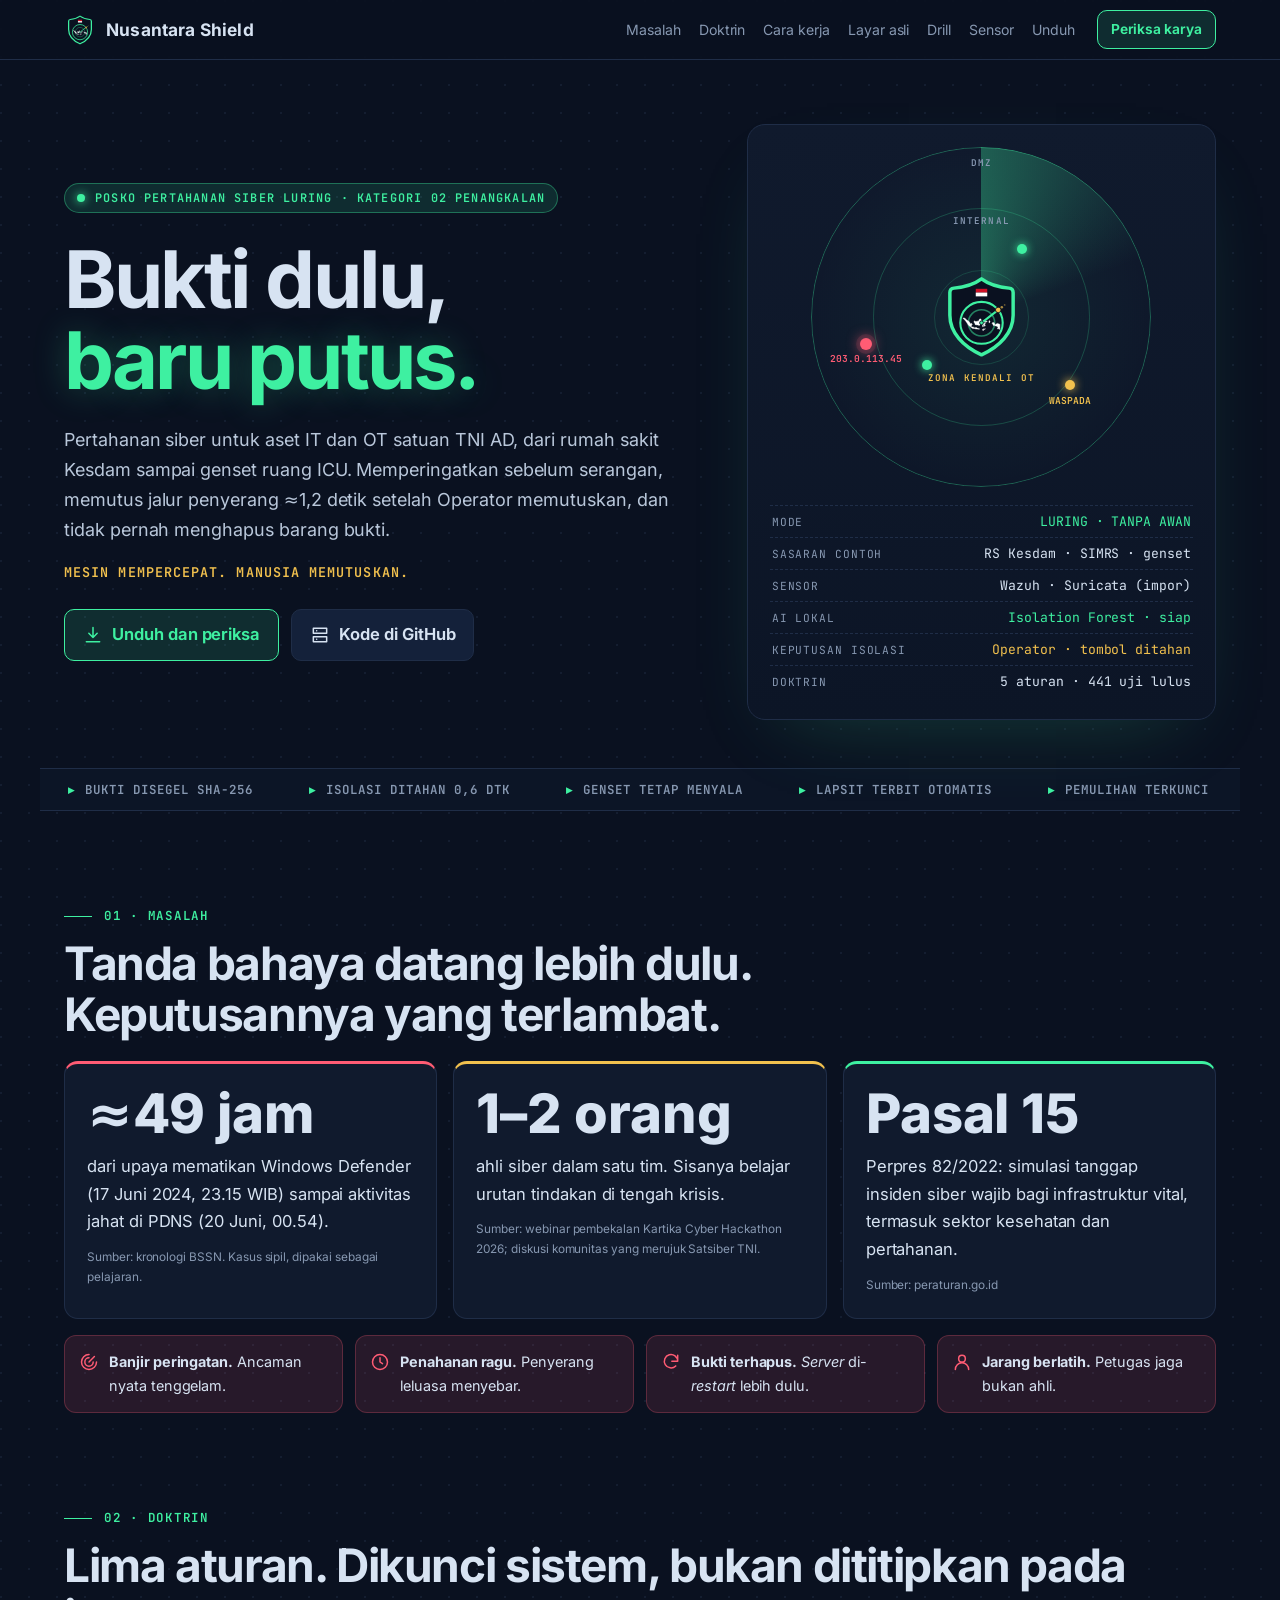
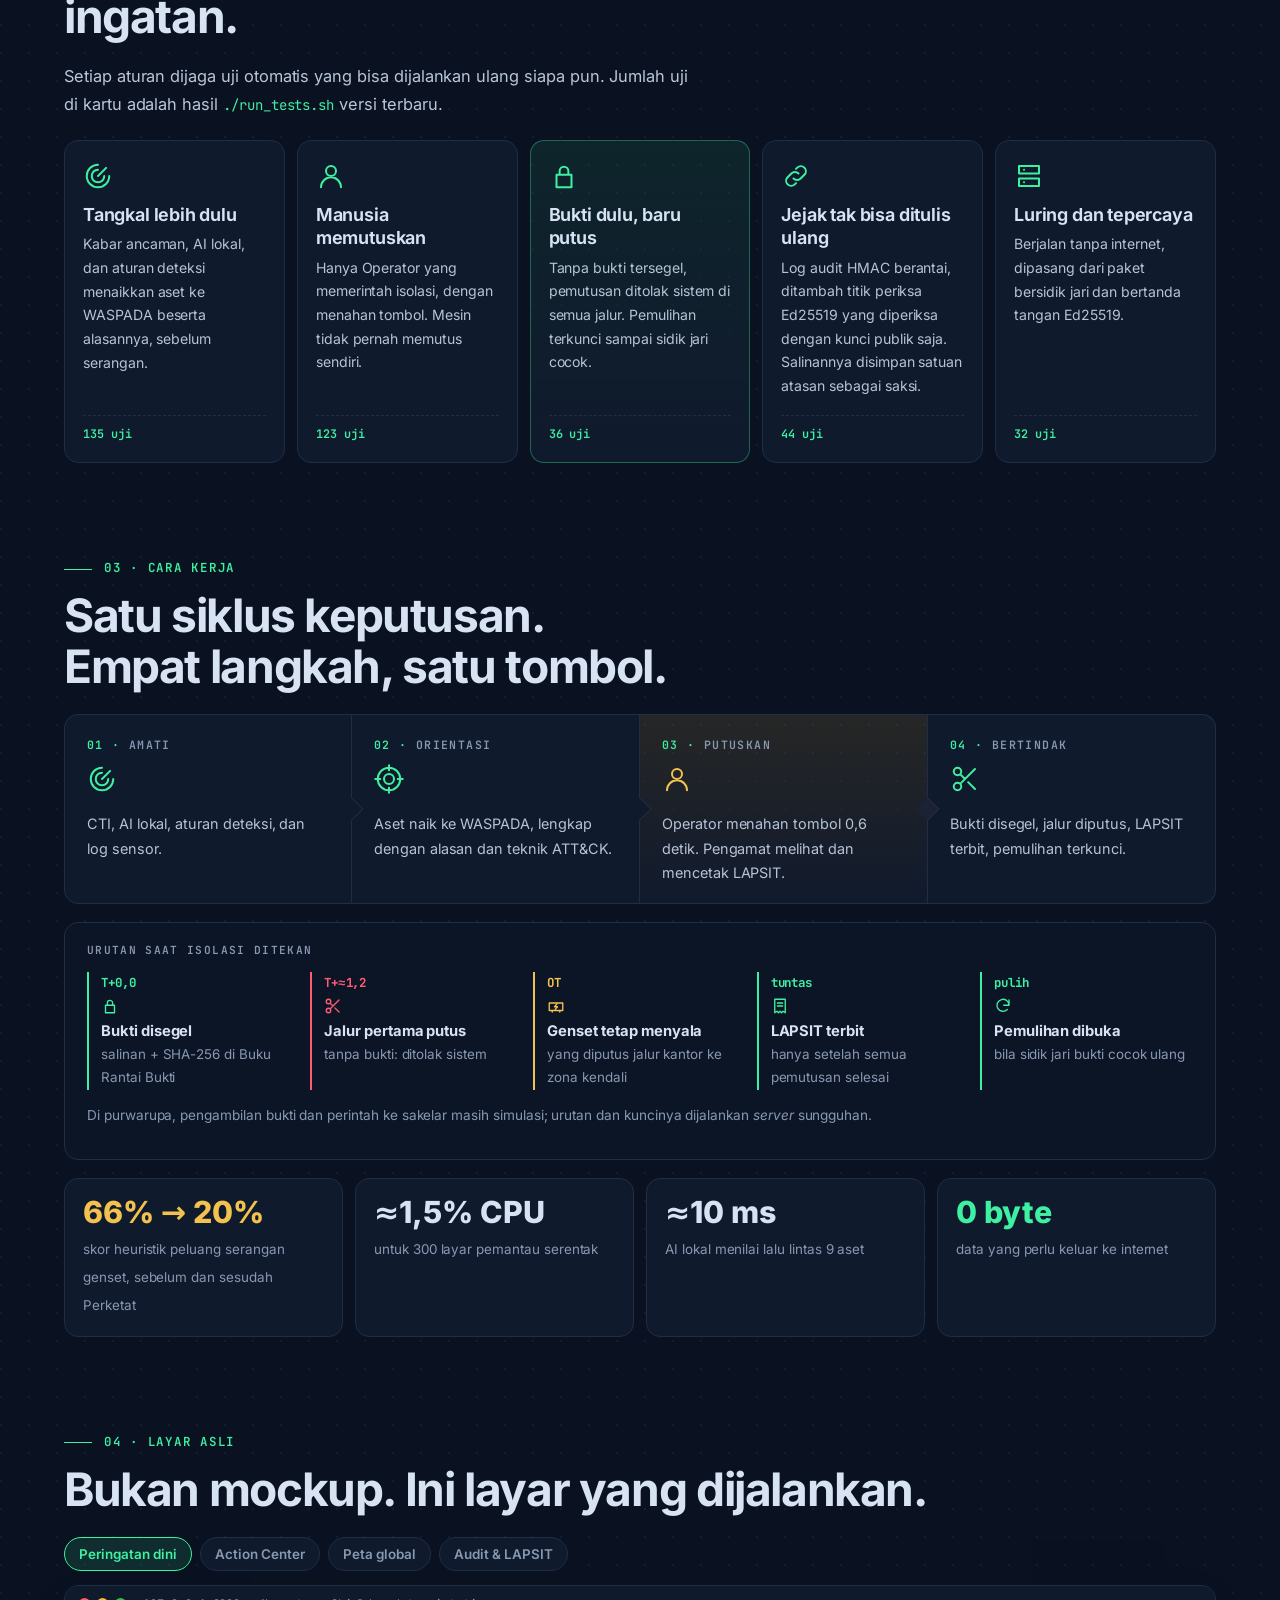
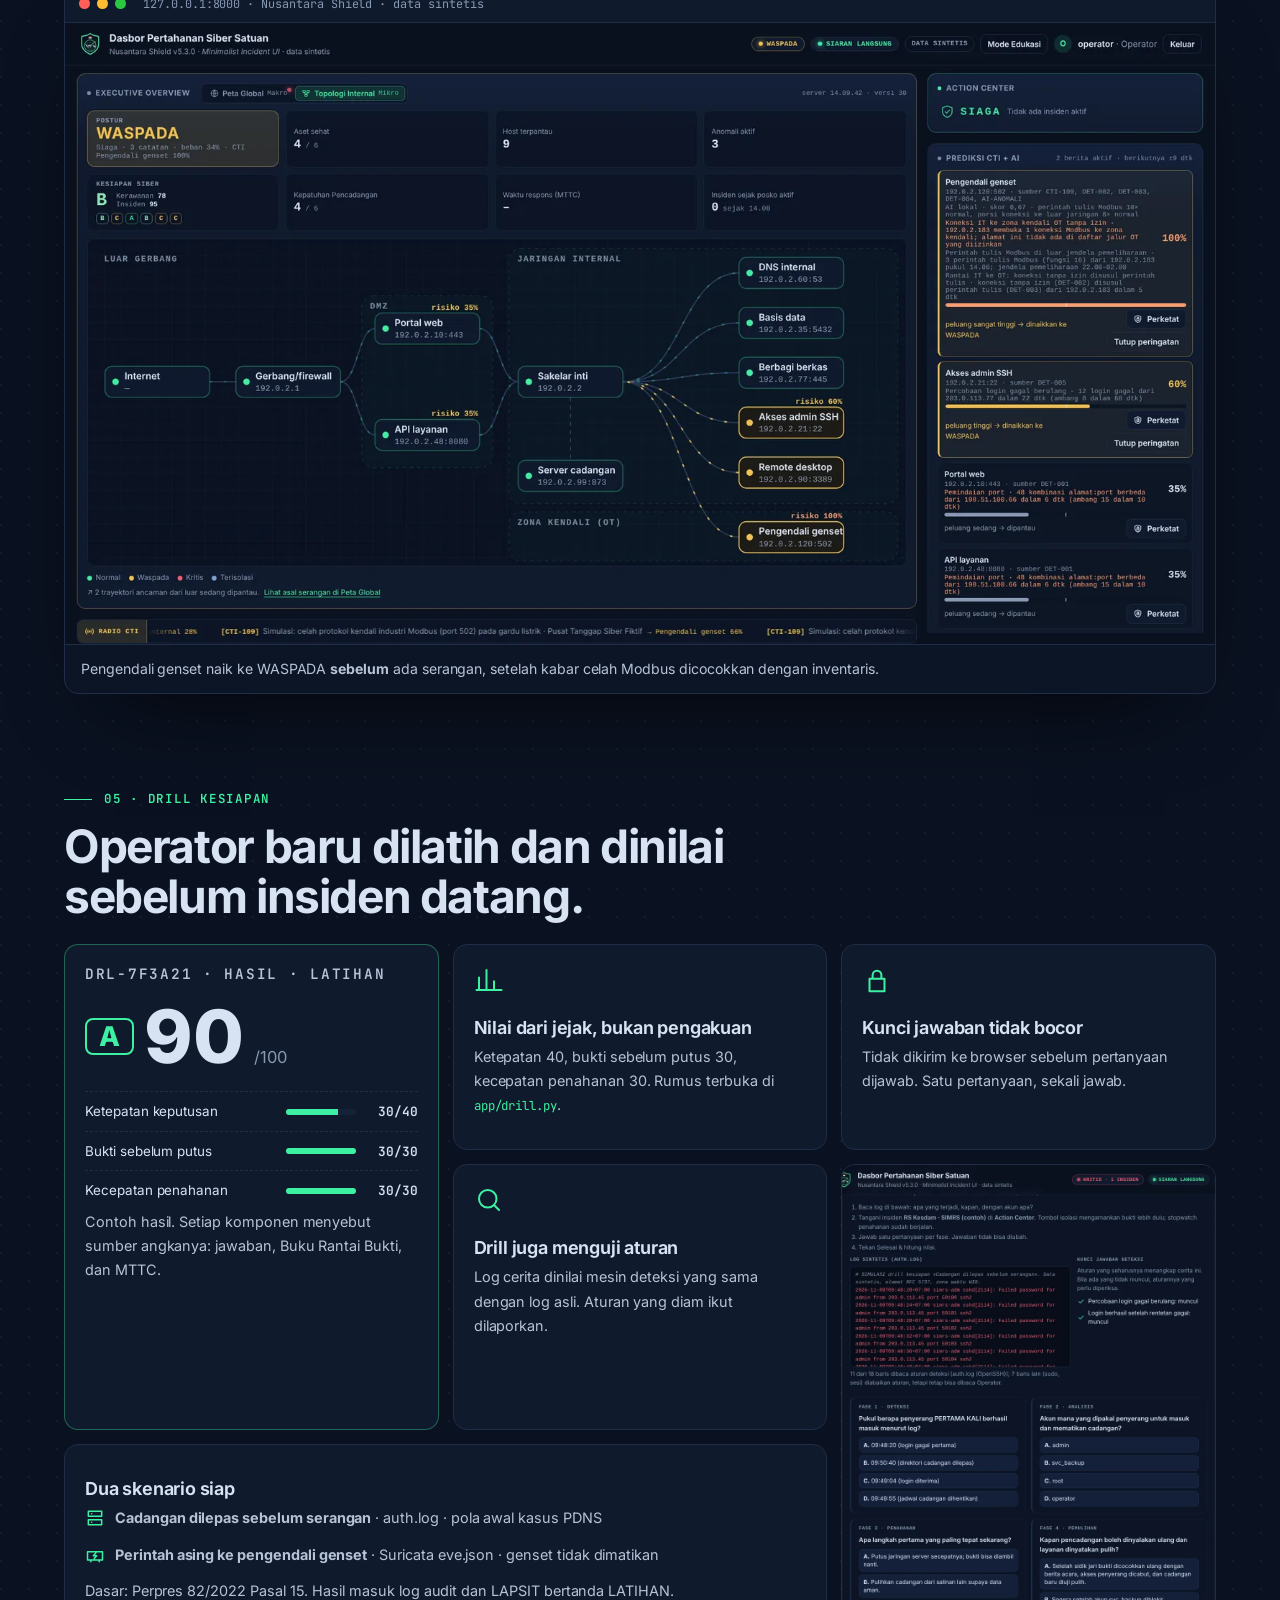
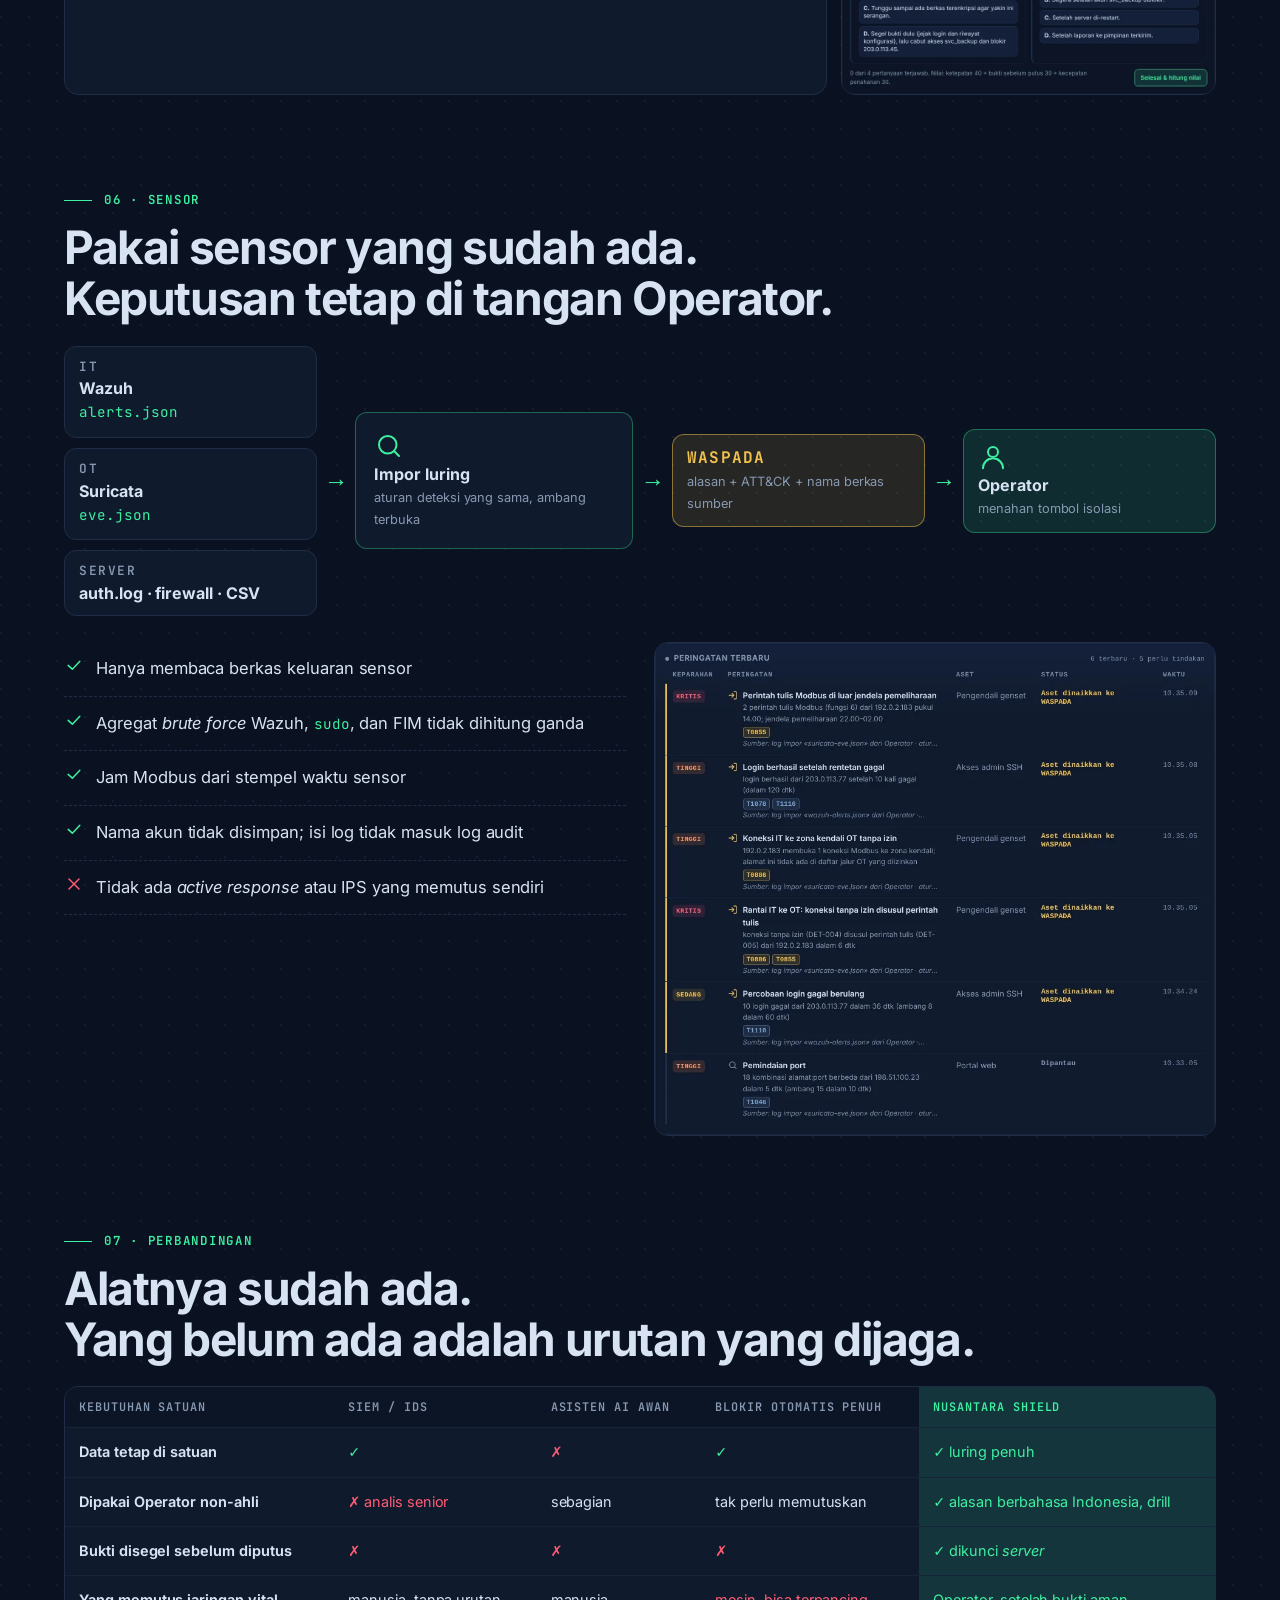
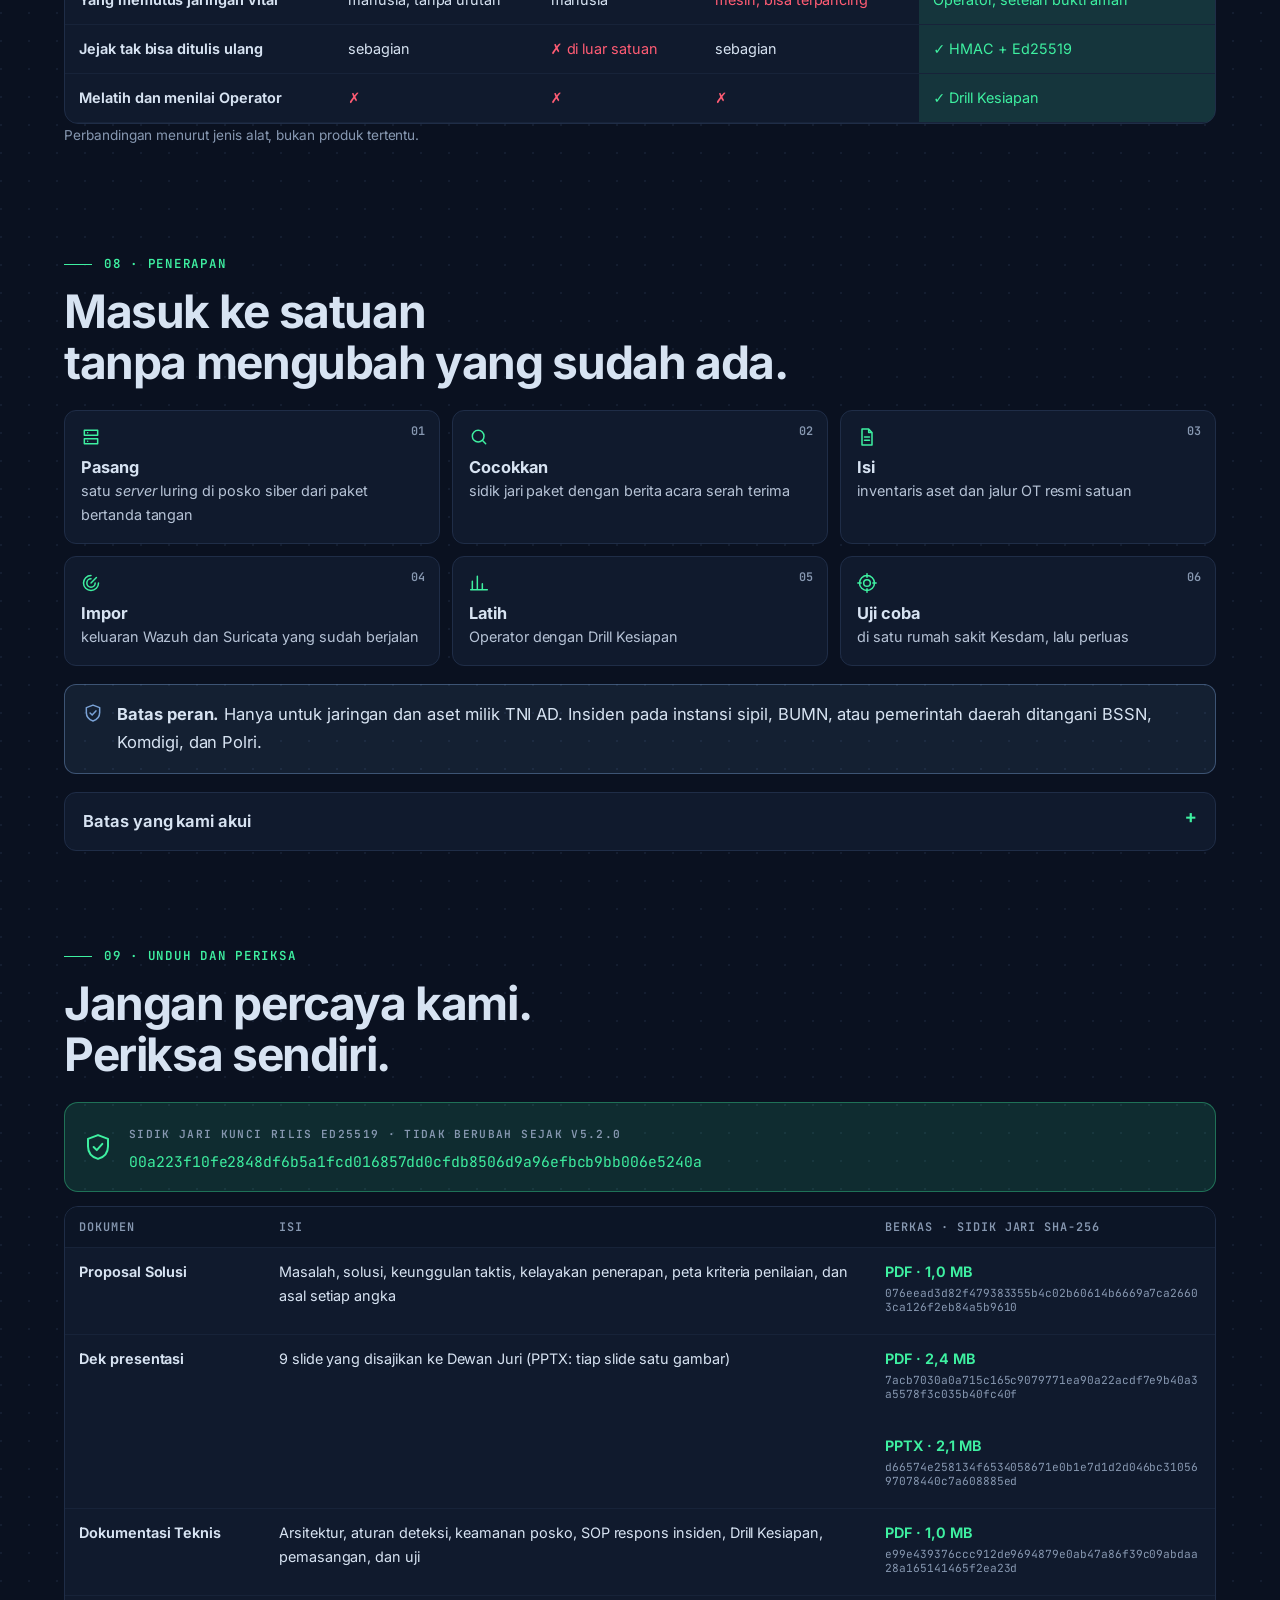
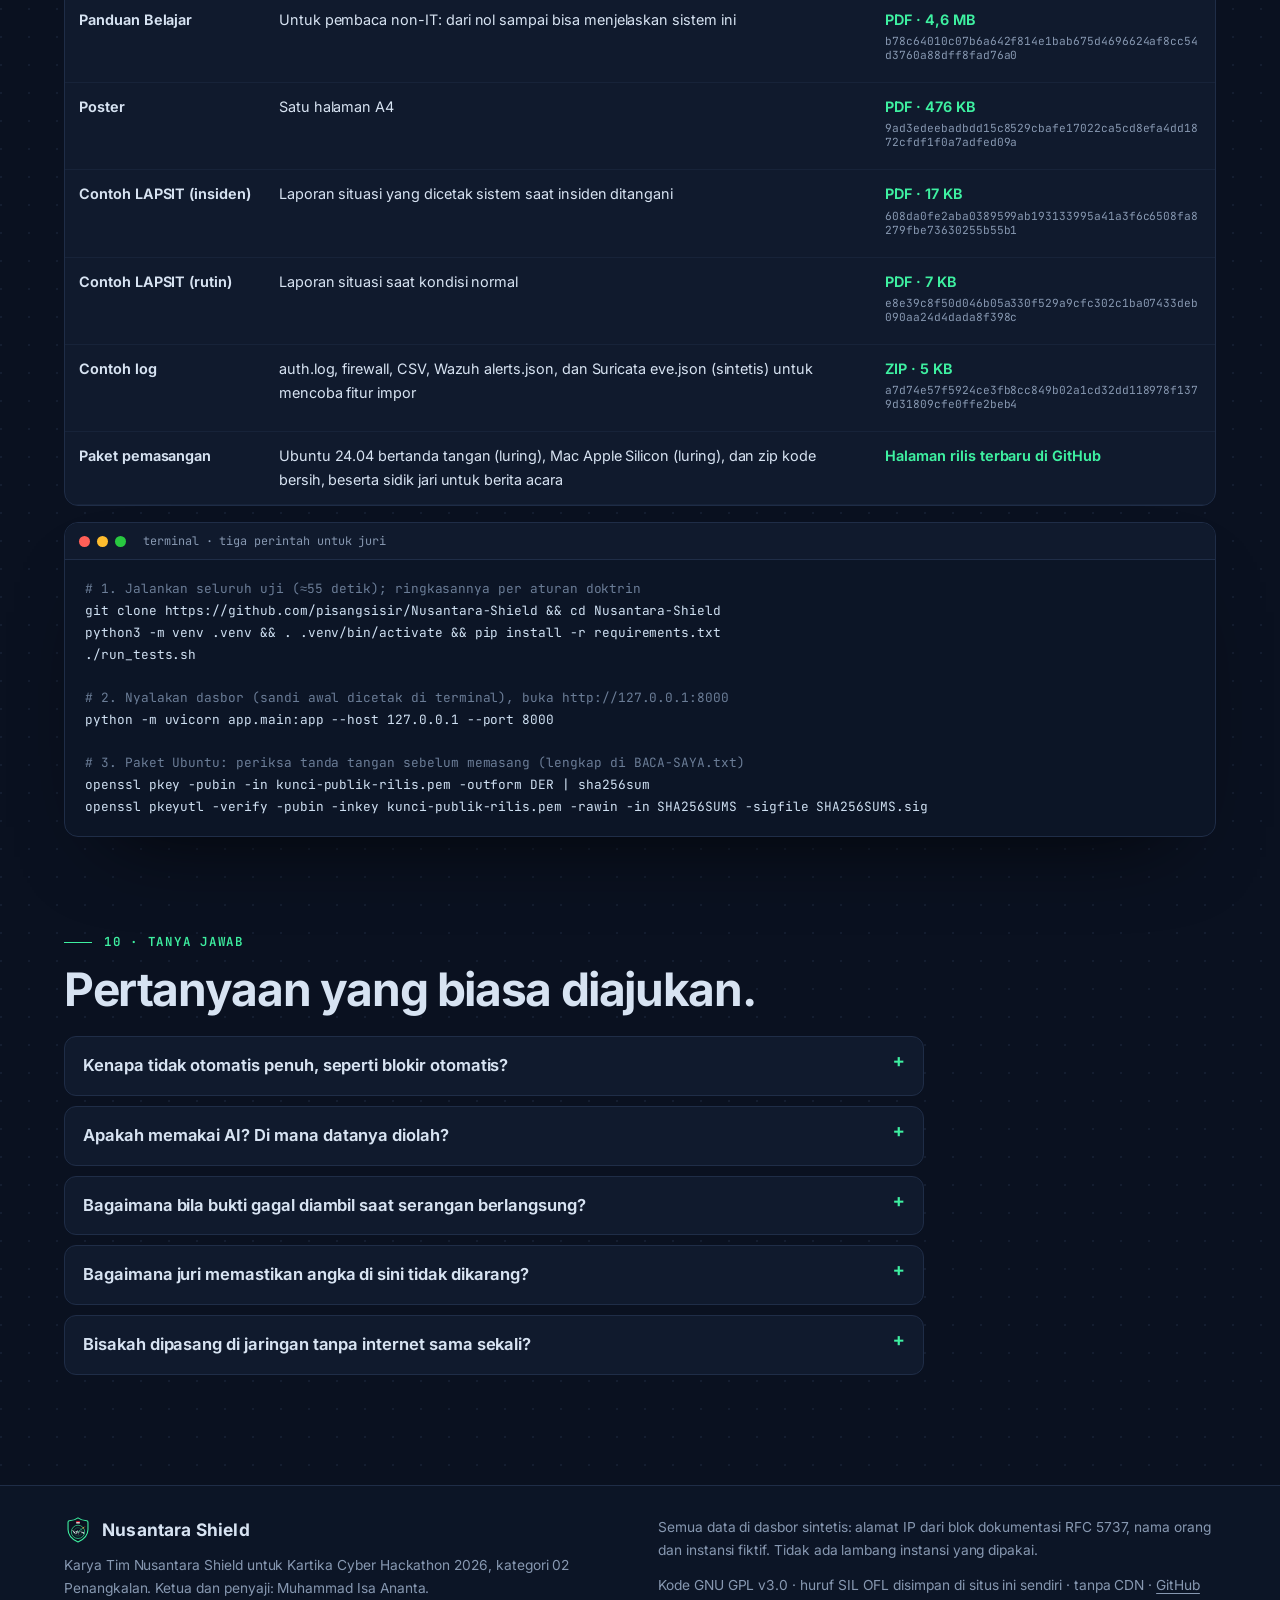
==== commit 237e9820: "Saksi Berjenjang Luring: rantai titik periksa disimpan satuan atasan, berjenjang Penyerang yang meng" ====
--- a/situs/index.html
+++ b/situs/index.html
@@ -82,7 +82,7 @@
         <div><dt>Sensor</dt><dd>Wazuh · Suricata (impor)</dd></div>
         <div><dt>AI lokal</dt><dd class="neon">Isolation Forest · siap</dd></div>
         <div><dt>Keputusan isolasi</dt><dd class="kuning">Operator · tombol ditahan</dd></div>
-        <div><dt>Doktrin</dt><dd>5 aturan · 425 uji lulus</dd></div>
+        <div><dt>Doktrin</dt><dd>5 aturan · 441 uji lulus</dd></div>
       </dl>
     </div>
   </section>
@@ -146,7 +146,7 @@
       <article><svg class="ik besar"><use href="#i-radar"/></svg><h3>Tangkal lebih dulu</h3><p>Kabar ancaman, AI lokal, dan aturan deteksi menaikkan aset ke WASPADA beserta alasannya, sebelum serangan.</p><span class="uji">135 uji</span></article>
       <article><svg class="ik besar"><use href="#i-orang"/></svg><h3>Manusia memutuskan</h3><p>Hanya Operator yang memerintah isolasi, dengan menahan tombol. Mesin tidak pernah memutus sendiri.</p><span class="uji">123 uji</span></article>
       <article class="sorot"><svg class="ik besar"><use href="#i-gembok"/></svg><h3>Bukti dulu, baru putus</h3><p>Tanpa bukti tersegel, pemutusan ditolak sistem di semua jalur. Pemulihan terkunci sampai sidik jari cocok.</p><span class="uji">36 uji</span></article>
-      <article><svg class="ik besar"><use href="#i-rantai"/></svg><h3>Jejak tak bisa ditulis ulang</h3><p>Log audit HMAC berantai, ditambah titik periksa Ed25519 yang diperiksa dengan kunci publik saja.</p><span class="uji">28 uji</span></article>
+      <article><svg class="ik besar"><use href="#i-rantai"/></svg><h3>Jejak tak bisa ditulis ulang</h3><p>Log audit HMAC berantai, ditambah titik periksa Ed25519 yang diperiksa dengan kunci publik saja. Salinannya disimpan satuan atasan sebagai saksi.</p><span class="uji">44 uji</span></article>
       <article><svg class="ik besar"><use href="#i-server"/></svg><h3>Luring dan tepercaya</h3><p>Berjalan tanpa internet, dipasang dari paket bersidik jari dan bertanda tangan Ed25519.</p><span class="uji">32 uji</span></article>
     </div>
   </section>
@@ -311,6 +311,7 @@
         <li>Salinan memori penuh (<i>memory dump</i>) belum dibangun; rancangannya tiga lapis, baru lapis isolasi darurat yang berjalan.</li>
         <li>Drill baru dua skenario. Perubahan halaman situs satuan dan <i>tabletop exercise</i> untuk pimpinan masih peta jalan.</li>
         <li>Belum diuji di jaringan satuan sungguhan; layanan systemd belum diuji di mesin Ubuntu fisik.</li>
+        <li>Saksi Berjenjang Luring hanya melindungi riwayat sampai saksi terakhir yang diserahkan; penyerahannya lewat media fisik, belum otomatis.</li>
         <li>Temuan dari log asli menaikkan WASPADA; membuka insiden langsung dari temuan itu masih peta jalan.</li>
         <li>Tahan 0,6 detik dijaga di peramban; <i>server</i> menjaga peran Operator dan urutan bukti → putus.</li>
       </ul>
@@ -327,11 +328,11 @@
         <thead><tr><th scope="col">Dokumen</th><th scope="col">Isi</th><th scope="col">Berkas · sidik jari SHA-256</th></tr></thead>
         <tbody>
 <!-- UNDUH:MULAI -->
-          <tr><td>Proposal Solusi</td><td>Masalah, solusi, keunggulan taktis, kelayakan penerapan, peta kriteria penilaian, dan asal setiap angka</td><td><a class="berkas" href="unduh/Proposal-Solusi-Nusantara-Shield.pdf" download>PDF · 1,0 MB</a> <span class="sidik">f3d4bc38632328418b8790ea1a12dcb230b6269bc6546b9b9c63df48a03c4195</span></td></tr>
-          <tr><td>Dek presentasi</td><td>9 slide yang disajikan ke Dewan Juri (PPTX: tiap slide satu gambar)</td><td><a class="berkas" href="unduh/Slide-Nusantara-Shield.pdf" download>PDF · 2,4 MB</a> <span class="sidik">5f5f862c58f498a856b08ce3eb9cbe2129aff1e7c9c8d7daed21a930707ede1f</span><br><a class="berkas" href="unduh/Slide-Nusantara-Shield.pptx" download>PPTX · 2,1 MB</a> <span class="sidik">05c6e5fd491accf5fe8cfd15574b3b81009d25add5bd3ecb710a407c572b681c</span></td></tr>
-          <tr><td>Dokumentasi Teknis</td><td>Arsitektur, aturan deteksi, keamanan posko, SOP respons insiden, Drill Kesiapan, pemasangan, dan uji</td><td><a class="berkas" href="unduh/Dokumentasi-Teknis-Nusantara-Shield.pdf" download>PDF · 1,0 MB</a> <span class="sidik">3af6e41aae7c8ab03599d033373a36d6e5bf28d62f826323d82eb2784ff0ed75</span></td></tr>
+          <tr><td>Proposal Solusi</td><td>Masalah, solusi, keunggulan taktis, kelayakan penerapan, peta kriteria penilaian, dan asal setiap angka</td><td><a class="berkas" href="unduh/Proposal-Solusi-Nusantara-Shield.pdf" download>PDF · 1,0 MB</a> <span class="sidik">076eead3d82f479383355b4c02b60614b6669a7ca26603ca126f2eb84a5b9610</span></td></tr>
+          <tr><td>Dek presentasi</td><td>9 slide yang disajikan ke Dewan Juri (PPTX: tiap slide satu gambar)</td><td><a class="berkas" href="unduh/Slide-Nusantara-Shield.pdf" download>PDF · 2,4 MB</a> <span class="sidik">7acb7030a0a715c165c9079771ea90a22acdf7e9b40a3a5578f3c035b40fc40f</span><br><a class="berkas" href="unduh/Slide-Nusantara-Shield.pptx" download>PPTX · 2,1 MB</a> <span class="sidik">d66574e258134f6534058671e0b1e7d1d2d046bc3105697078440c7a608885ed</span></td></tr>
+          <tr><td>Dokumentasi Teknis</td><td>Arsitektur, aturan deteksi, keamanan posko, SOP respons insiden, Drill Kesiapan, pemasangan, dan uji</td><td><a class="berkas" href="unduh/Dokumentasi-Teknis-Nusantara-Shield.pdf" download>PDF · 1,0 MB</a> <span class="sidik">e99e439376ccc912de9694879e0ab47a86f39c09abdaa28a165141465f2ea23d</span></td></tr>
           <tr><td>Panduan Belajar</td><td>Untuk pembaca non-IT: dari nol sampai bisa menjelaskan sistem ini</td><td><a class="berkas" href="unduh/Panduan-Belajar-Nusantara-Shield.pdf" download>PDF · 4,6 MB</a> <span class="sidik">b78c64010c07b6a642f814e1bab675d4696624af8cc54d3760a88dff8fad76a0</span></td></tr>
-          <tr><td>Poster</td><td>Satu halaman A4</td><td><a class="berkas" href="unduh/Poster-Nusantara-Shield.pdf" download>PDF · 476 KB</a> <span class="sidik">d48a94cfbf9f4088a6d0d7e7e3447f74f75710b30bc1646c378c6f2989bc4be1</span></td></tr>
+          <tr><td>Poster</td><td>Satu halaman A4</td><td><a class="berkas" href="unduh/Poster-Nusantara-Shield.pdf" download>PDF · 476 KB</a> <span class="sidik">9ad3edeebadbdd15c8529cbafe17022ca5cd8efa4dd1872cfdf1f0a7adfed09a</span></td></tr>
           <tr><td>Contoh LAPSIT (insiden)</td><td>Laporan situasi yang dicetak sistem saat insiden ditangani</td><td><a class="berkas" href="unduh/Contoh-LAPSIT-insiden.pdf" download>PDF · 17 KB</a> <span class="sidik">608da0fe2aba0389599ab193133995a41a3f6c6508fa8279fbe73630255b55b1</span></td></tr>
           <tr><td>Contoh LAPSIT (rutin)</td><td>Laporan situasi saat kondisi normal</td><td><a class="berkas" href="unduh/Contoh-LAPSIT-kondisi-normal.pdf" download>PDF · 7 KB</a> <span class="sidik">e8e39c8f50d046b05a330f529a9cfc302c1ba07433deb090aa24d4dada8f398c</span></td></tr>
           <tr><td>Contoh log</td><td>auth.log, firewall, CSV, Wazuh alerts.json, dan Suricata eve.json (sintetis) untuk mencoba fitur impor</td><td><a class="berkas" href="unduh/contoh-log.zip" download>ZIP · 5 KB</a> <span class="sidik">a7d74e57f5924ce3fb8cc849b02a1cd32dd118978f1379d31809cfe0ffe2beb4</span></td></tr>
@@ -342,7 +343,7 @@
     </div>
     <div class="terminal">
       <div class="jendela-kepala"><i></i><i></i><i></i><span>terminal · tiga perintah untuk juri</span></div>
-<pre><span class="ket"># 1. Jalankan seluruh uji (≈50 detik); ringkasannya per aturan doktrin</span>
+<pre><span class="ket"># 1. Jalankan seluruh uji (≈55 detik); ringkasannya per aturan doktrin</span>
 git clone https://github.com/pisangsisir/Nusantara-Shield &amp;&amp; cd Nusantara-Shield
 python3 -m venv .venv &amp;&amp; . .venv/bin/activate &amp;&amp; pip install -r requirements.txt
 ./run_tests.sh
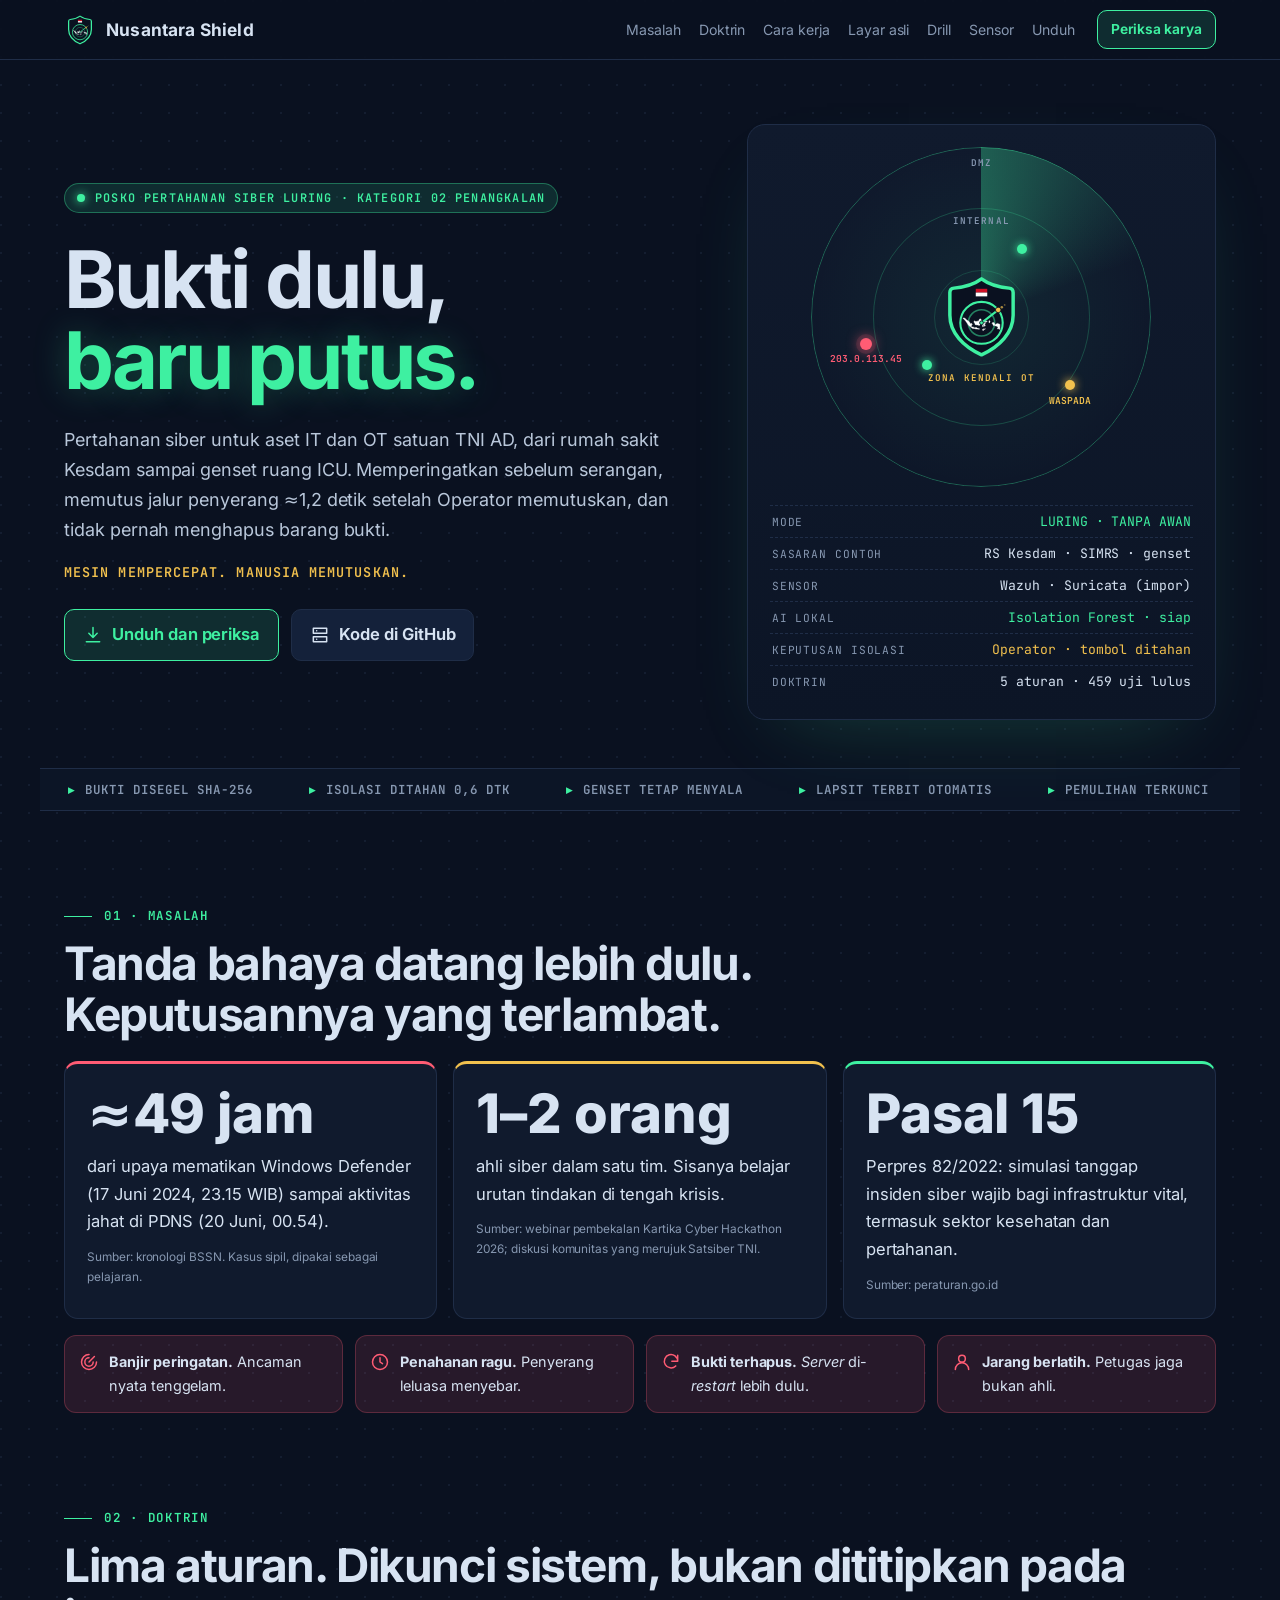
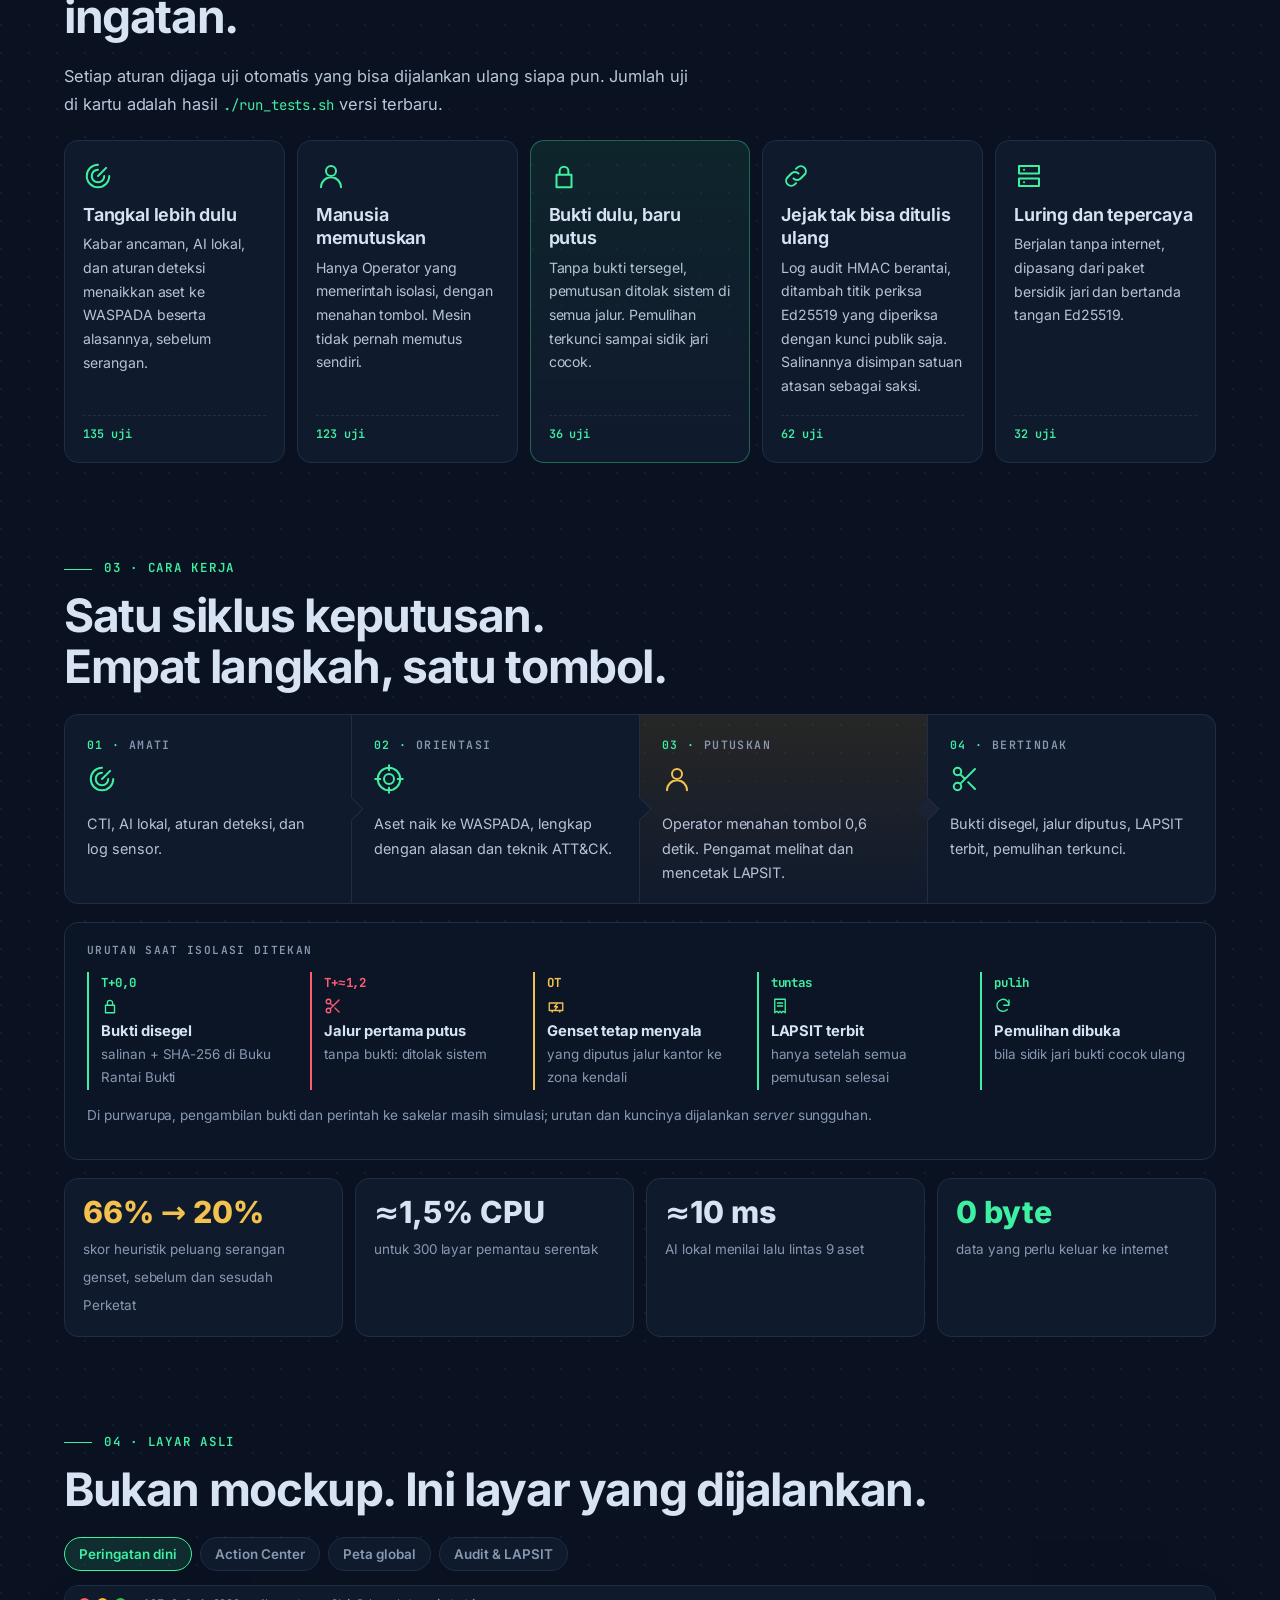
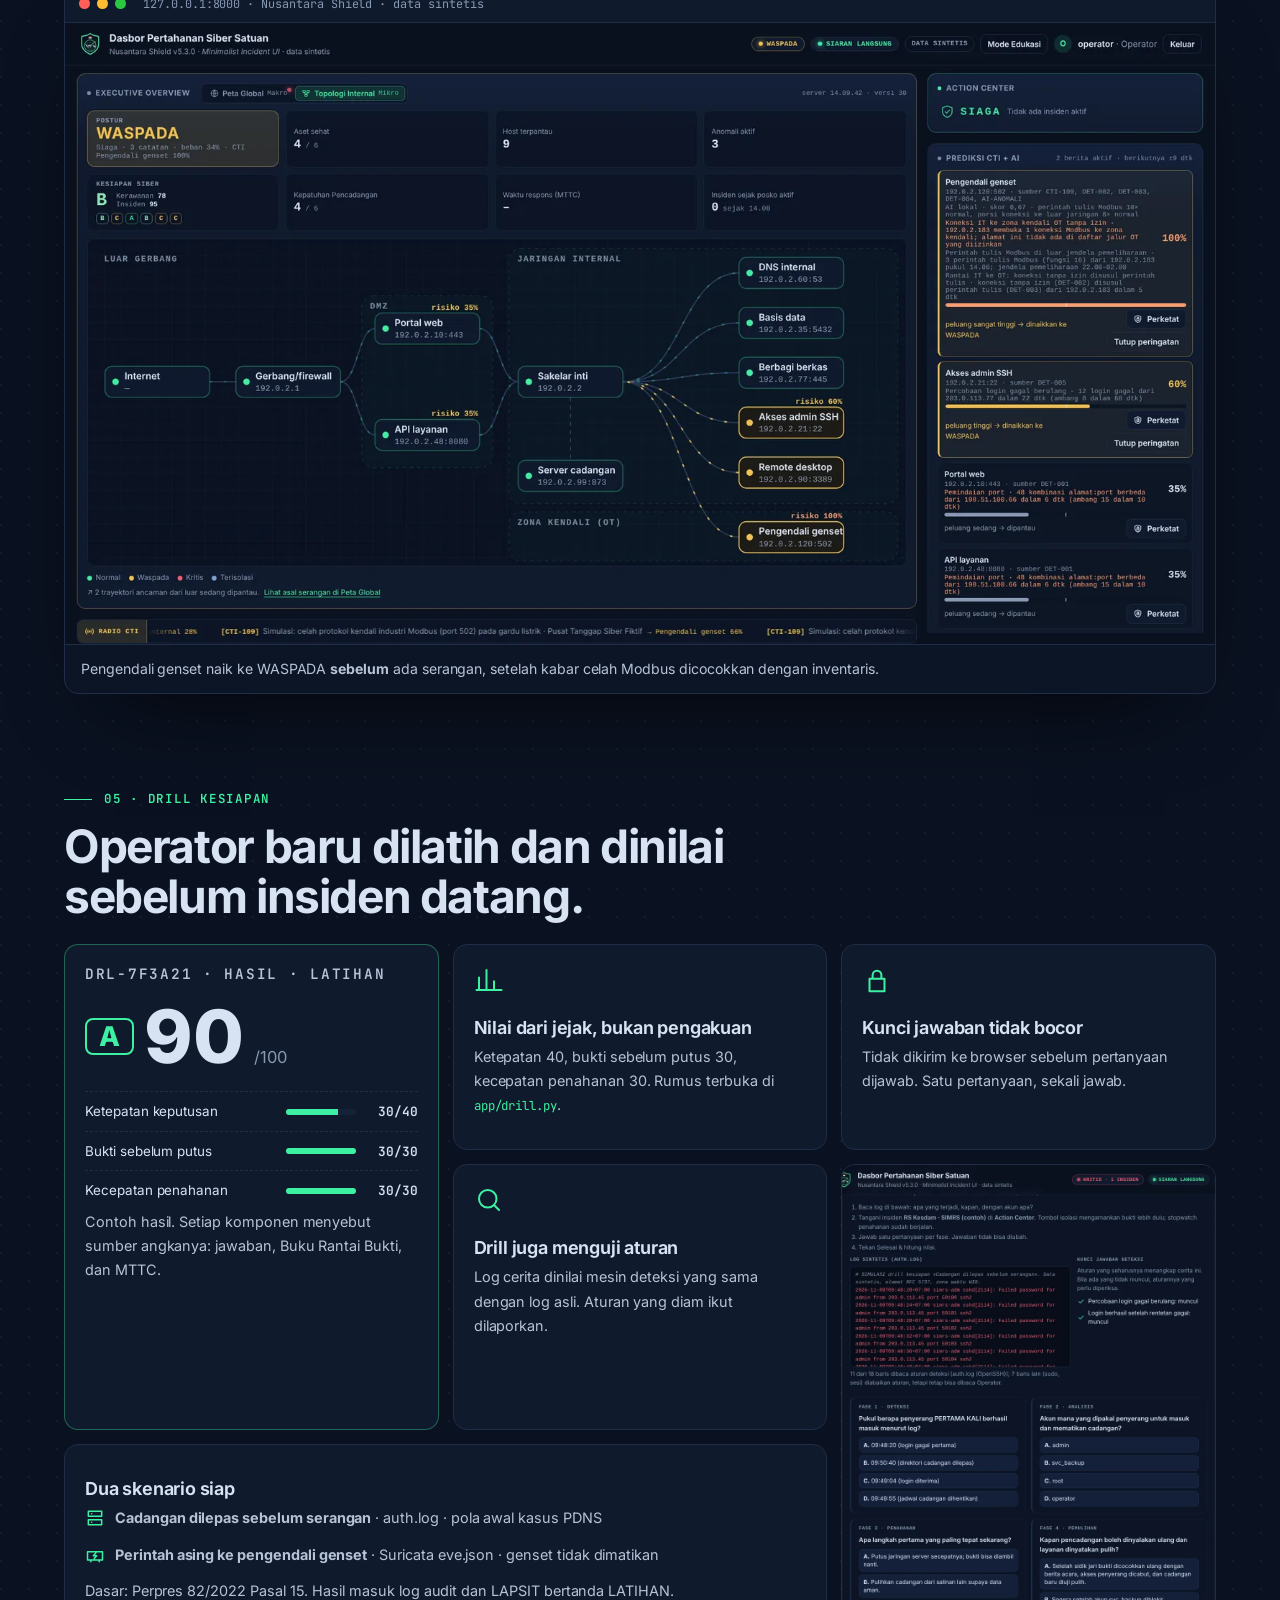
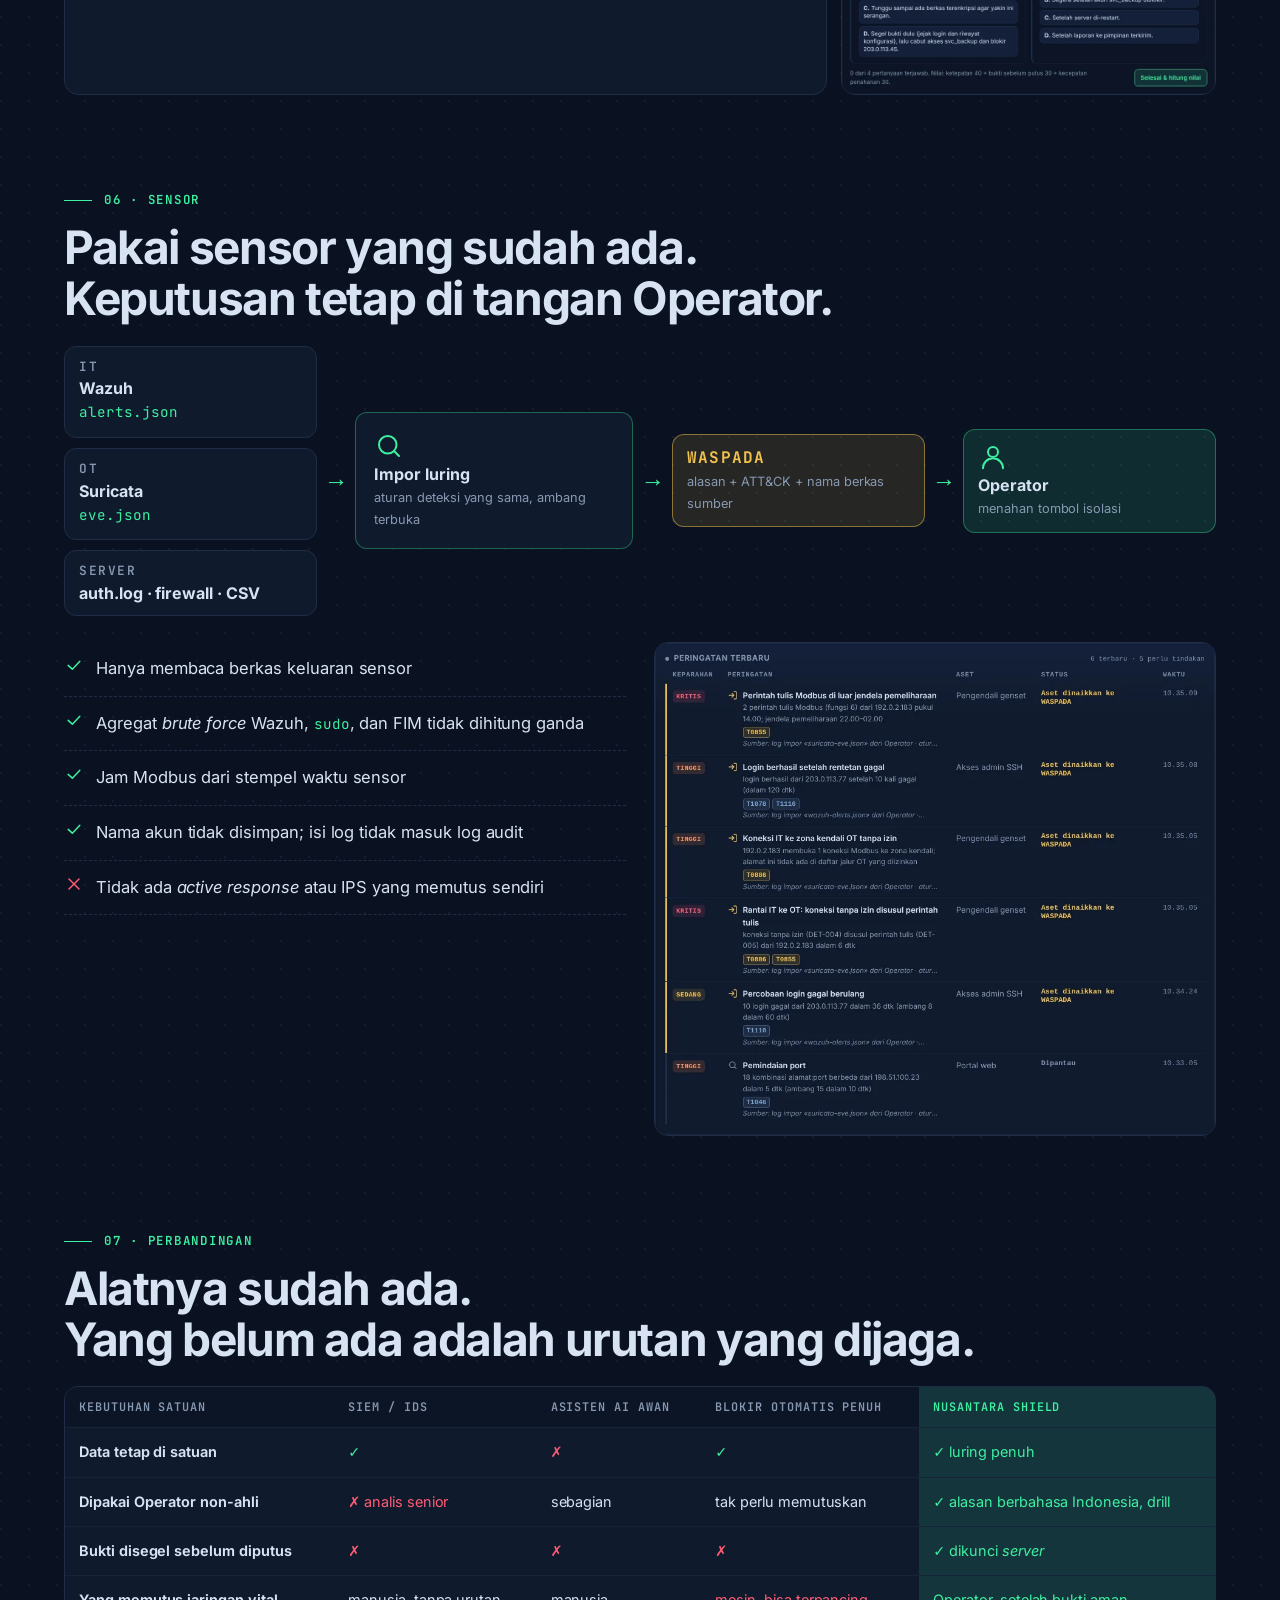
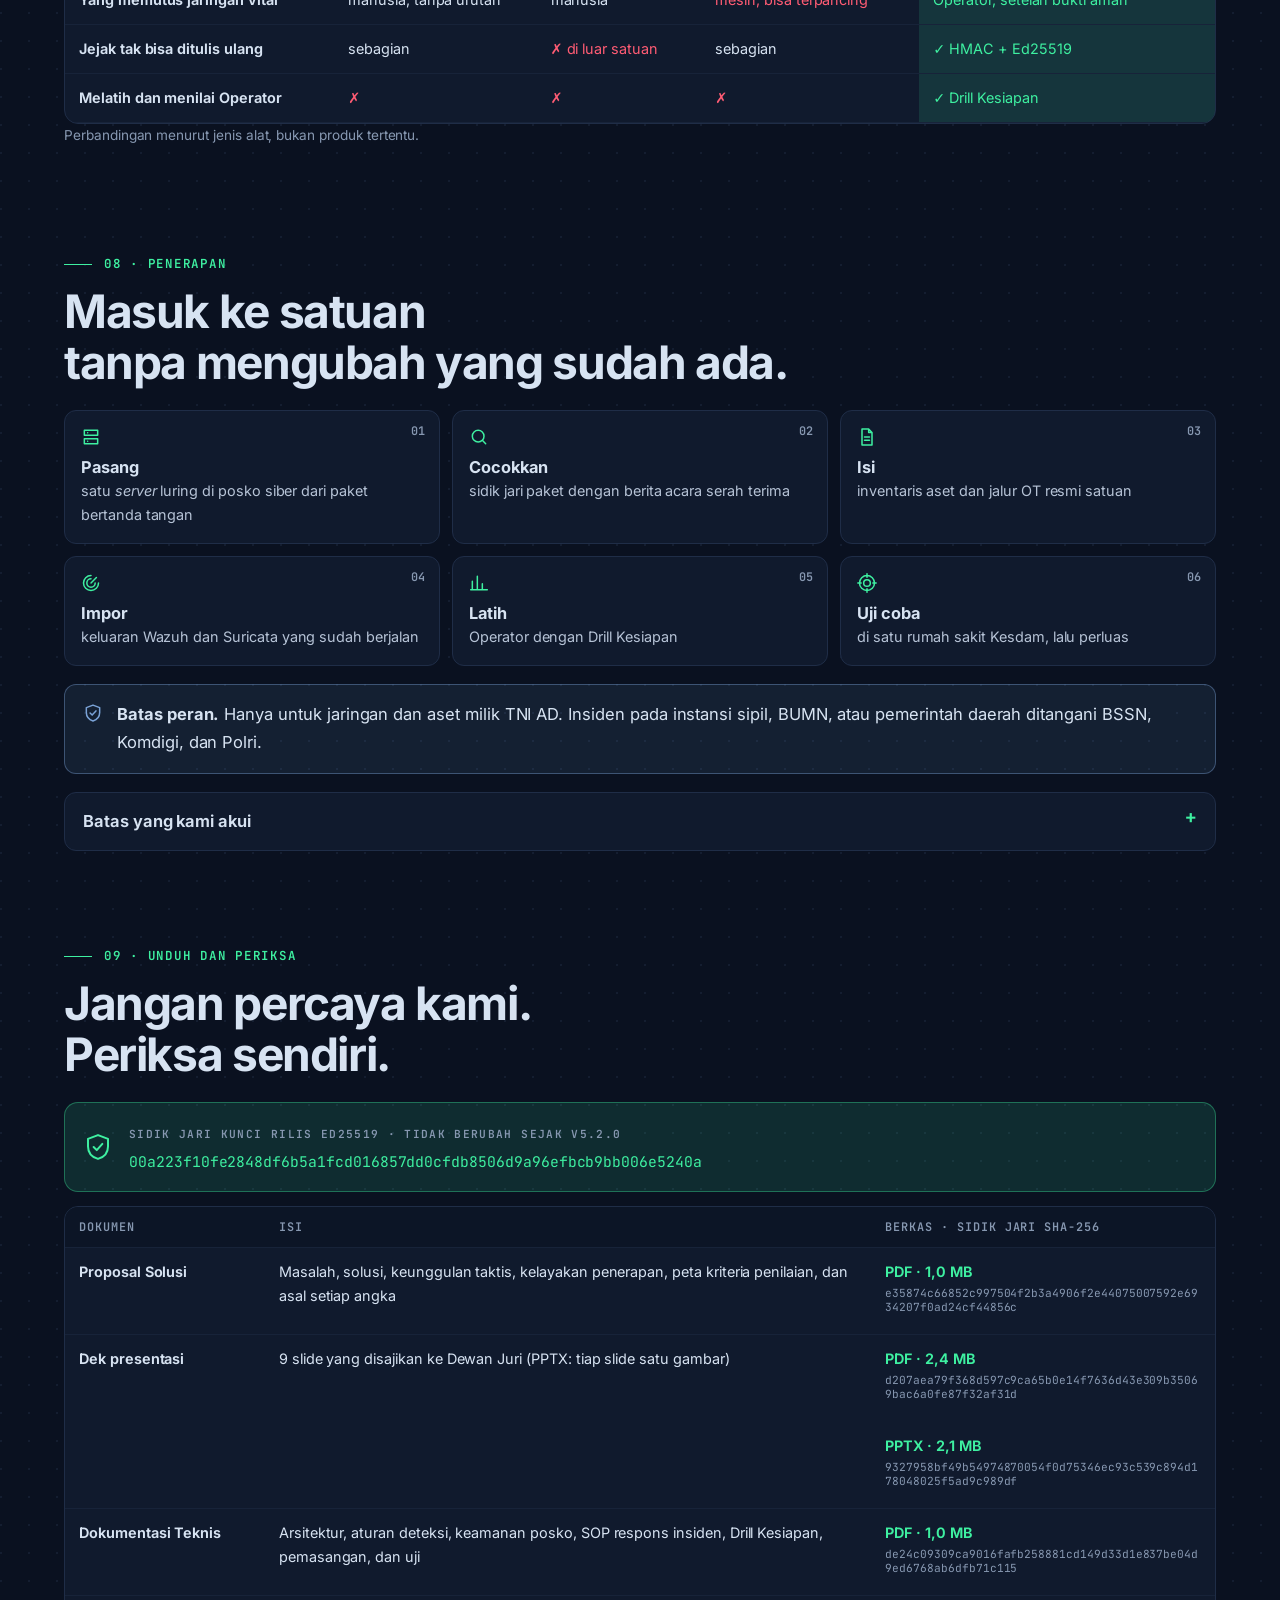
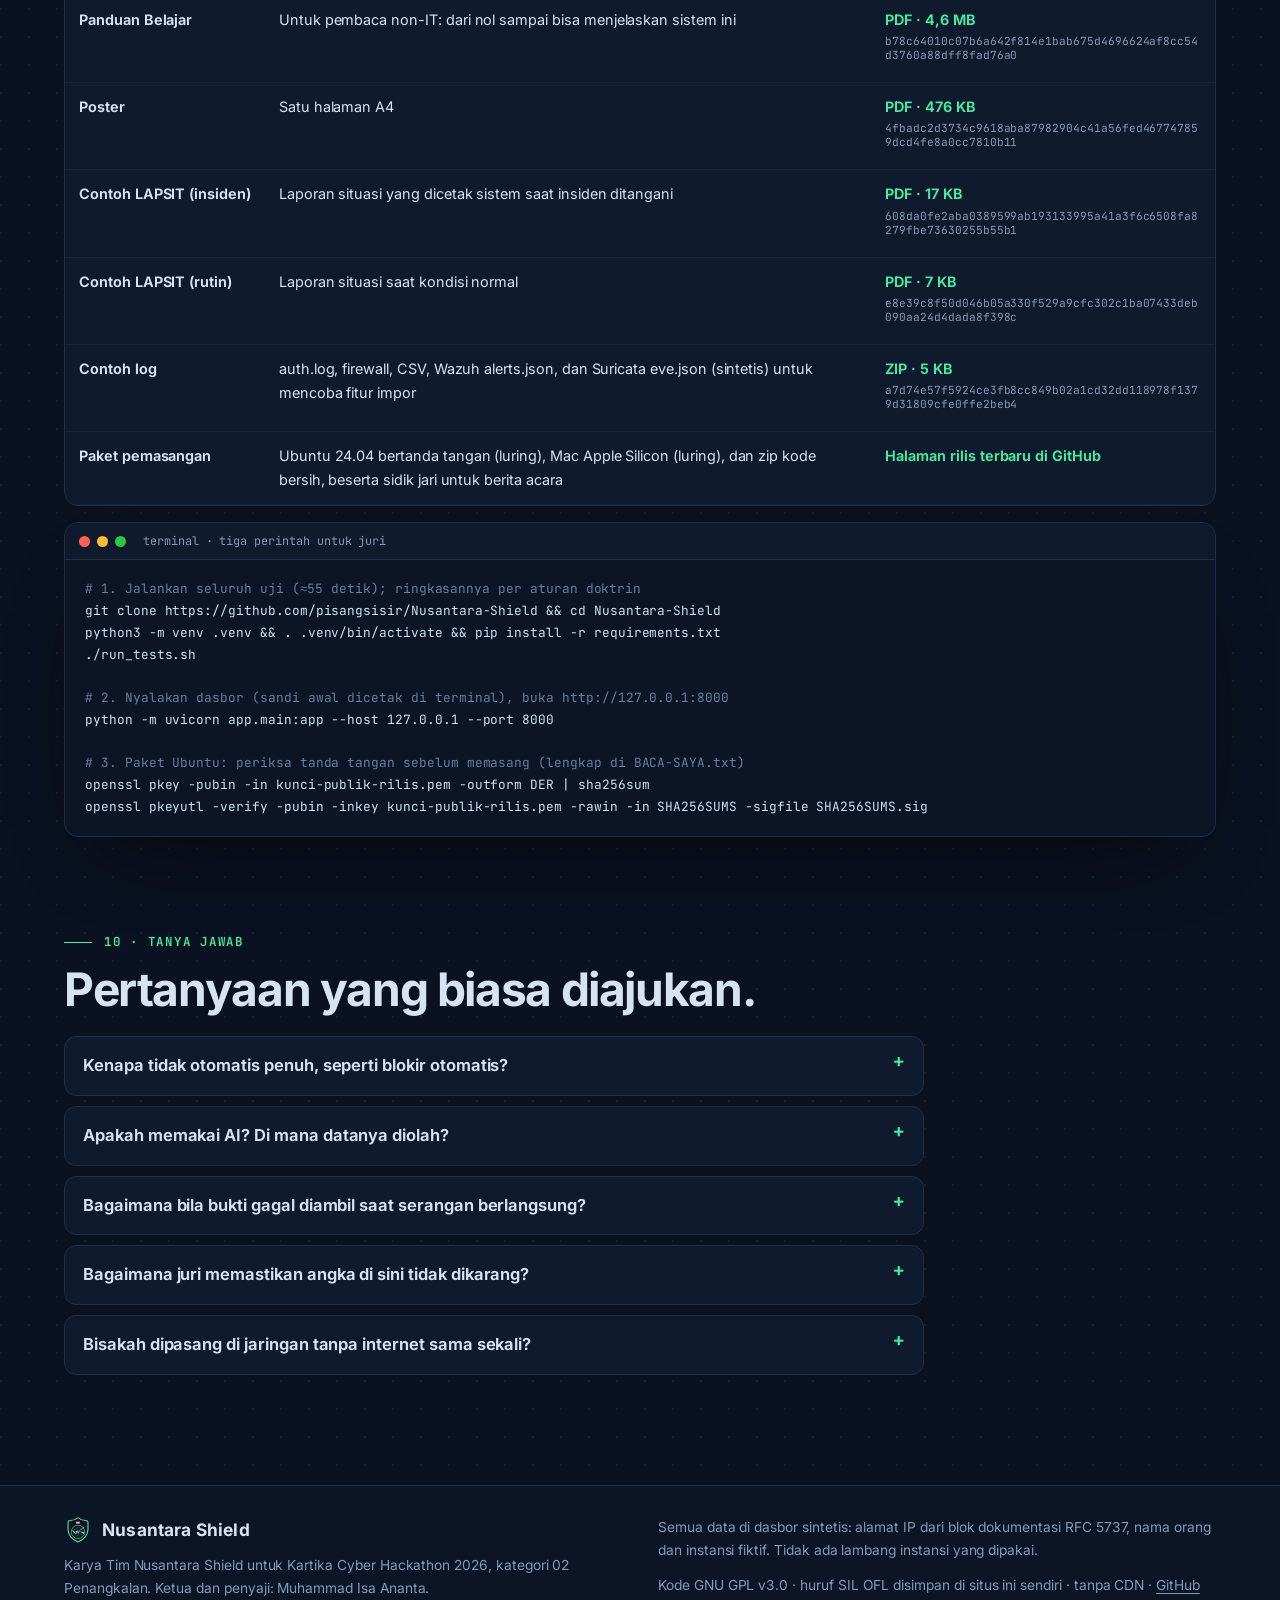
==== commit 96360a71: "Saksi: tinjauan putaran kedua, angka 459 uji di semua bahan - Patokan arsip lebih baru yang belum te" ====
--- a/situs/index.html
+++ b/situs/index.html
@@ -82,7 +82,7 @@
         <div><dt>Sensor</dt><dd>Wazuh · Suricata (impor)</dd></div>
         <div><dt>AI lokal</dt><dd class="neon">Isolation Forest · siap</dd></div>
         <div><dt>Keputusan isolasi</dt><dd class="kuning">Operator · tombol ditahan</dd></div>
-        <div><dt>Doktrin</dt><dd>5 aturan · 441 uji lulus</dd></div>
+        <div><dt>Doktrin</dt><dd>5 aturan · 459 uji lulus</dd></div>
       </dl>
     </div>
   </section>
@@ -146,7 +146,7 @@
       <article><svg class="ik besar"><use href="#i-radar"/></svg><h3>Tangkal lebih dulu</h3><p>Kabar ancaman, AI lokal, dan aturan deteksi menaikkan aset ke WASPADA beserta alasannya, sebelum serangan.</p><span class="uji">135 uji</span></article>
       <article><svg class="ik besar"><use href="#i-orang"/></svg><h3>Manusia memutuskan</h3><p>Hanya Operator yang memerintah isolasi, dengan menahan tombol. Mesin tidak pernah memutus sendiri.</p><span class="uji">123 uji</span></article>
       <article class="sorot"><svg class="ik besar"><use href="#i-gembok"/></svg><h3>Bukti dulu, baru putus</h3><p>Tanpa bukti tersegel, pemutusan ditolak sistem di semua jalur. Pemulihan terkunci sampai sidik jari cocok.</p><span class="uji">36 uji</span></article>
-      <article><svg class="ik besar"><use href="#i-rantai"/></svg><h3>Jejak tak bisa ditulis ulang</h3><p>Log audit HMAC berantai, ditambah titik periksa Ed25519 yang diperiksa dengan kunci publik saja. Salinannya disimpan satuan atasan sebagai saksi.</p><span class="uji">44 uji</span></article>
+      <article><svg class="ik besar"><use href="#i-rantai"/></svg><h3>Jejak tak bisa ditulis ulang</h3><p>Log audit HMAC berantai, ditambah titik periksa Ed25519 yang diperiksa dengan kunci publik saja. Salinannya disimpan satuan atasan sebagai saksi.</p><span class="uji">62 uji</span></article>
       <article><svg class="ik besar"><use href="#i-server"/></svg><h3>Luring dan tepercaya</h3><p>Berjalan tanpa internet, dipasang dari paket bersidik jari dan bertanda tangan Ed25519.</p><span class="uji">32 uji</span></article>
     </div>
   </section>
@@ -328,11 +328,11 @@
         <thead><tr><th scope="col">Dokumen</th><th scope="col">Isi</th><th scope="col">Berkas · sidik jari SHA-256</th></tr></thead>
         <tbody>
 <!-- UNDUH:MULAI -->
-          <tr><td>Proposal Solusi</td><td>Masalah, solusi, keunggulan taktis, kelayakan penerapan, peta kriteria penilaian, dan asal setiap angka</td><td><a class="berkas" href="unduh/Proposal-Solusi-Nusantara-Shield.pdf" download>PDF · 1,0 MB</a> <span class="sidik">076eead3d82f479383355b4c02b60614b6669a7ca26603ca126f2eb84a5b9610</span></td></tr>
-          <tr><td>Dek presentasi</td><td>9 slide yang disajikan ke Dewan Juri (PPTX: tiap slide satu gambar)</td><td><a class="berkas" href="unduh/Slide-Nusantara-Shield.pdf" download>PDF · 2,4 MB</a> <span class="sidik">7acb7030a0a715c165c9079771ea90a22acdf7e9b40a3a5578f3c035b40fc40f</span><br><a class="berkas" href="unduh/Slide-Nusantara-Shield.pptx" download>PPTX · 2,1 MB</a> <span class="sidik">d66574e258134f6534058671e0b1e7d1d2d046bc3105697078440c7a608885ed</span></td></tr>
-          <tr><td>Dokumentasi Teknis</td><td>Arsitektur, aturan deteksi, keamanan posko, SOP respons insiden, Drill Kesiapan, pemasangan, dan uji</td><td><a class="berkas" href="unduh/Dokumentasi-Teknis-Nusantara-Shield.pdf" download>PDF · 1,0 MB</a> <span class="sidik">e99e439376ccc912de9694879e0ab47a86f39c09abdaa28a165141465f2ea23d</span></td></tr>
+          <tr><td>Proposal Solusi</td><td>Masalah, solusi, keunggulan taktis, kelayakan penerapan, peta kriteria penilaian, dan asal setiap angka</td><td><a class="berkas" href="unduh/Proposal-Solusi-Nusantara-Shield.pdf" download>PDF · 1,0 MB</a> <span class="sidik">e35874c66852c997504f2b3a4906f2e44075007592e6934207f0ad24cf44856c</span></td></tr>
+          <tr><td>Dek presentasi</td><td>9 slide yang disajikan ke Dewan Juri (PPTX: tiap slide satu gambar)</td><td><a class="berkas" href="unduh/Slide-Nusantara-Shield.pdf" download>PDF · 2,4 MB</a> <span class="sidik">d207aea79f368d597c9ca65b0e14f7636d43e309b35069bac6a0fe87f32af31d</span><br><a class="berkas" href="unduh/Slide-Nusantara-Shield.pptx" download>PPTX · 2,1 MB</a> <span class="sidik">9327958bf49b54974870054f0d75346ec93c539c894d178048025f5ad9c989df</span></td></tr>
+          <tr><td>Dokumentasi Teknis</td><td>Arsitektur, aturan deteksi, keamanan posko, SOP respons insiden, Drill Kesiapan, pemasangan, dan uji</td><td><a class="berkas" href="unduh/Dokumentasi-Teknis-Nusantara-Shield.pdf" download>PDF · 1,0 MB</a> <span class="sidik">de24c09309ca9016fafb258881cd149d33d1e837be04d9ed6768ab6dfb71c115</span></td></tr>
           <tr><td>Panduan Belajar</td><td>Untuk pembaca non-IT: dari nol sampai bisa menjelaskan sistem ini</td><td><a class="berkas" href="unduh/Panduan-Belajar-Nusantara-Shield.pdf" download>PDF · 4,6 MB</a> <span class="sidik">b78c64010c07b6a642f814e1bab675d4696624af8cc54d3760a88dff8fad76a0</span></td></tr>
-          <tr><td>Poster</td><td>Satu halaman A4</td><td><a class="berkas" href="unduh/Poster-Nusantara-Shield.pdf" download>PDF · 476 KB</a> <span class="sidik">9ad3edeebadbdd15c8529cbafe17022ca5cd8efa4dd1872cfdf1f0a7adfed09a</span></td></tr>
+          <tr><td>Poster</td><td>Satu halaman A4</td><td><a class="berkas" href="unduh/Poster-Nusantara-Shield.pdf" download>PDF · 476 KB</a> <span class="sidik">4fbadc2d3734c9618aba87982904c41a56fed467747859dcd4fe8a0cc7810b11</span></td></tr>
           <tr><td>Contoh LAPSIT (insiden)</td><td>Laporan situasi yang dicetak sistem saat insiden ditangani</td><td><a class="berkas" href="unduh/Contoh-LAPSIT-insiden.pdf" download>PDF · 17 KB</a> <span class="sidik">608da0fe2aba0389599ab193133995a41a3f6c6508fa8279fbe73630255b55b1</span></td></tr>
           <tr><td>Contoh LAPSIT (rutin)</td><td>Laporan situasi saat kondisi normal</td><td><a class="berkas" href="unduh/Contoh-LAPSIT-kondisi-normal.pdf" download>PDF · 7 KB</a> <span class="sidik">e8e39c8f50d046b05a330f529a9cfc302c1ba07433deb090aa24d4dada8f398c</span></td></tr>
           <tr><td>Contoh log</td><td>auth.log, firewall, CSV, Wazuh alerts.json, dan Suricata eve.json (sintetis) untuk mencoba fitur impor</td><td><a class="berkas" href="unduh/contoh-log.zip" download>ZIP · 5 KB</a> <span class="sidik">a7d74e57f5924ce3fb8cc849b02a1cd32dd118978f1379d31809cfe0ffe2beb4</span></td></tr>
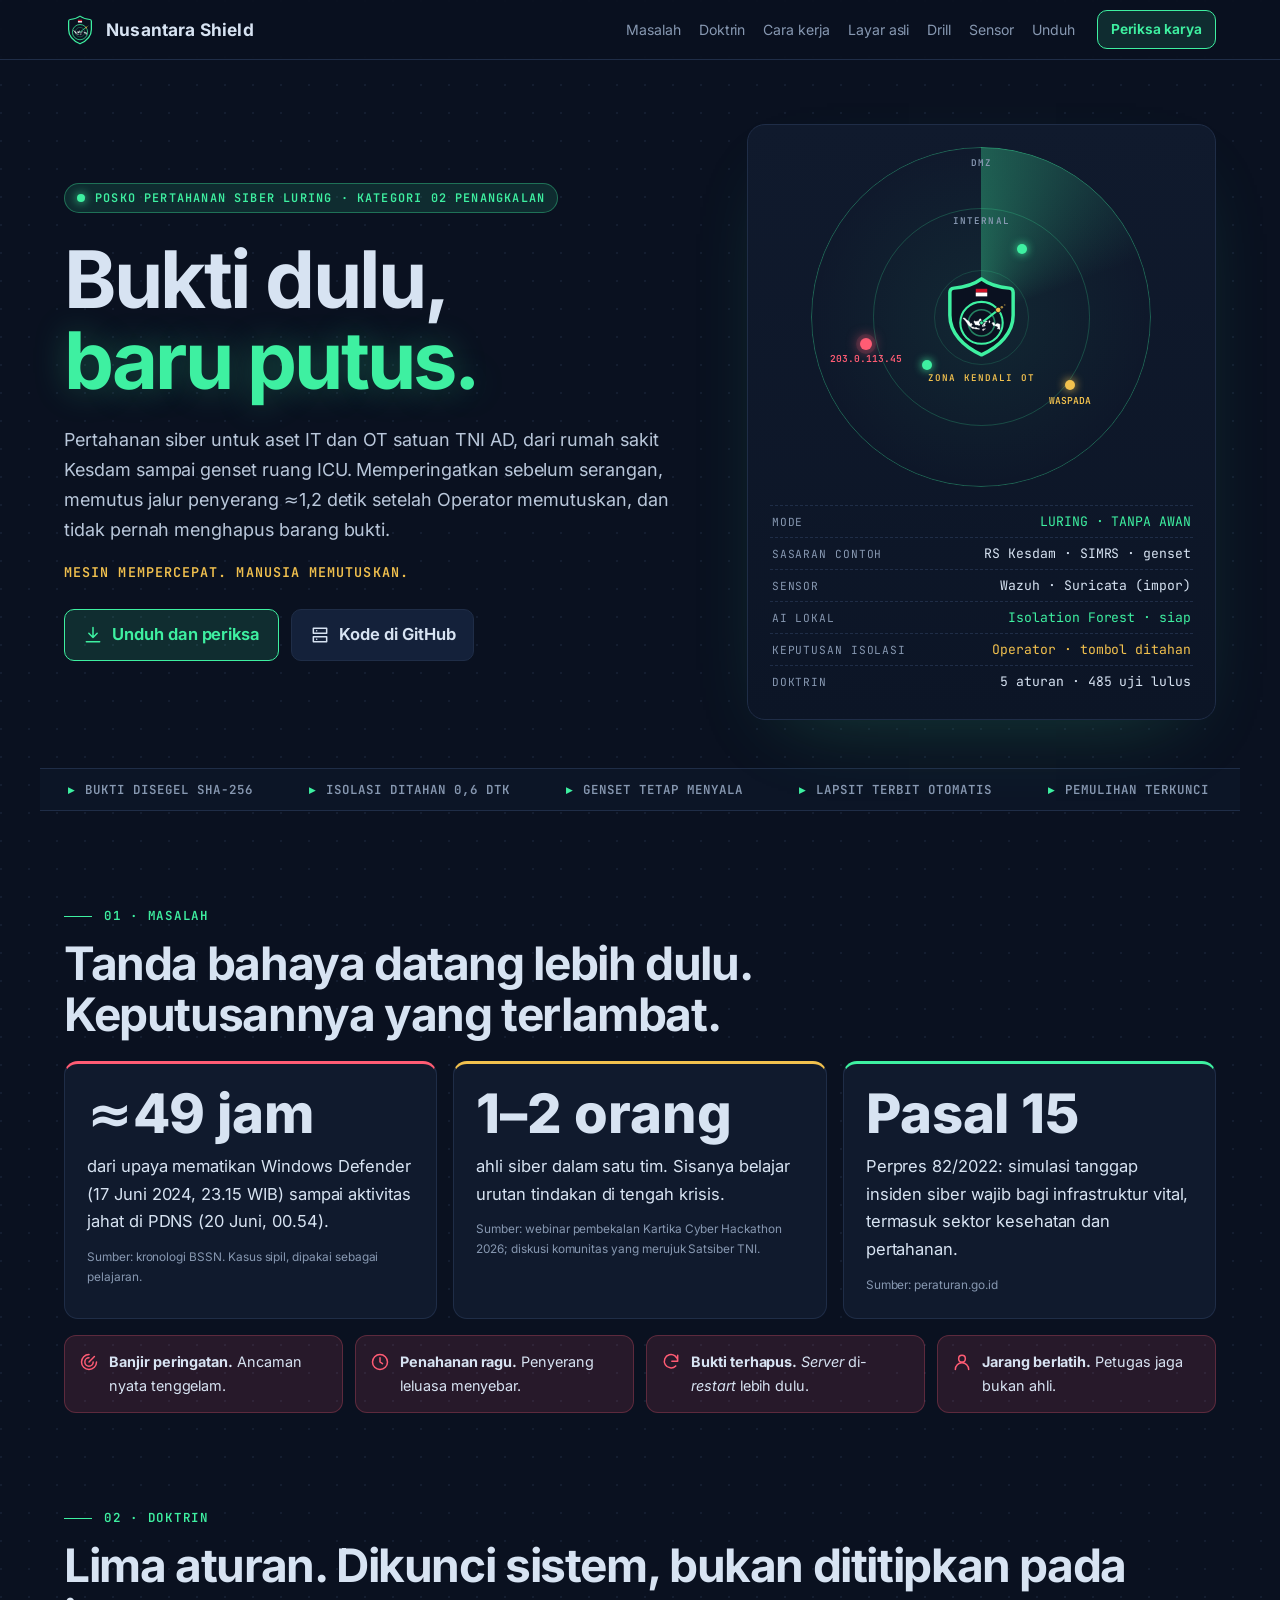
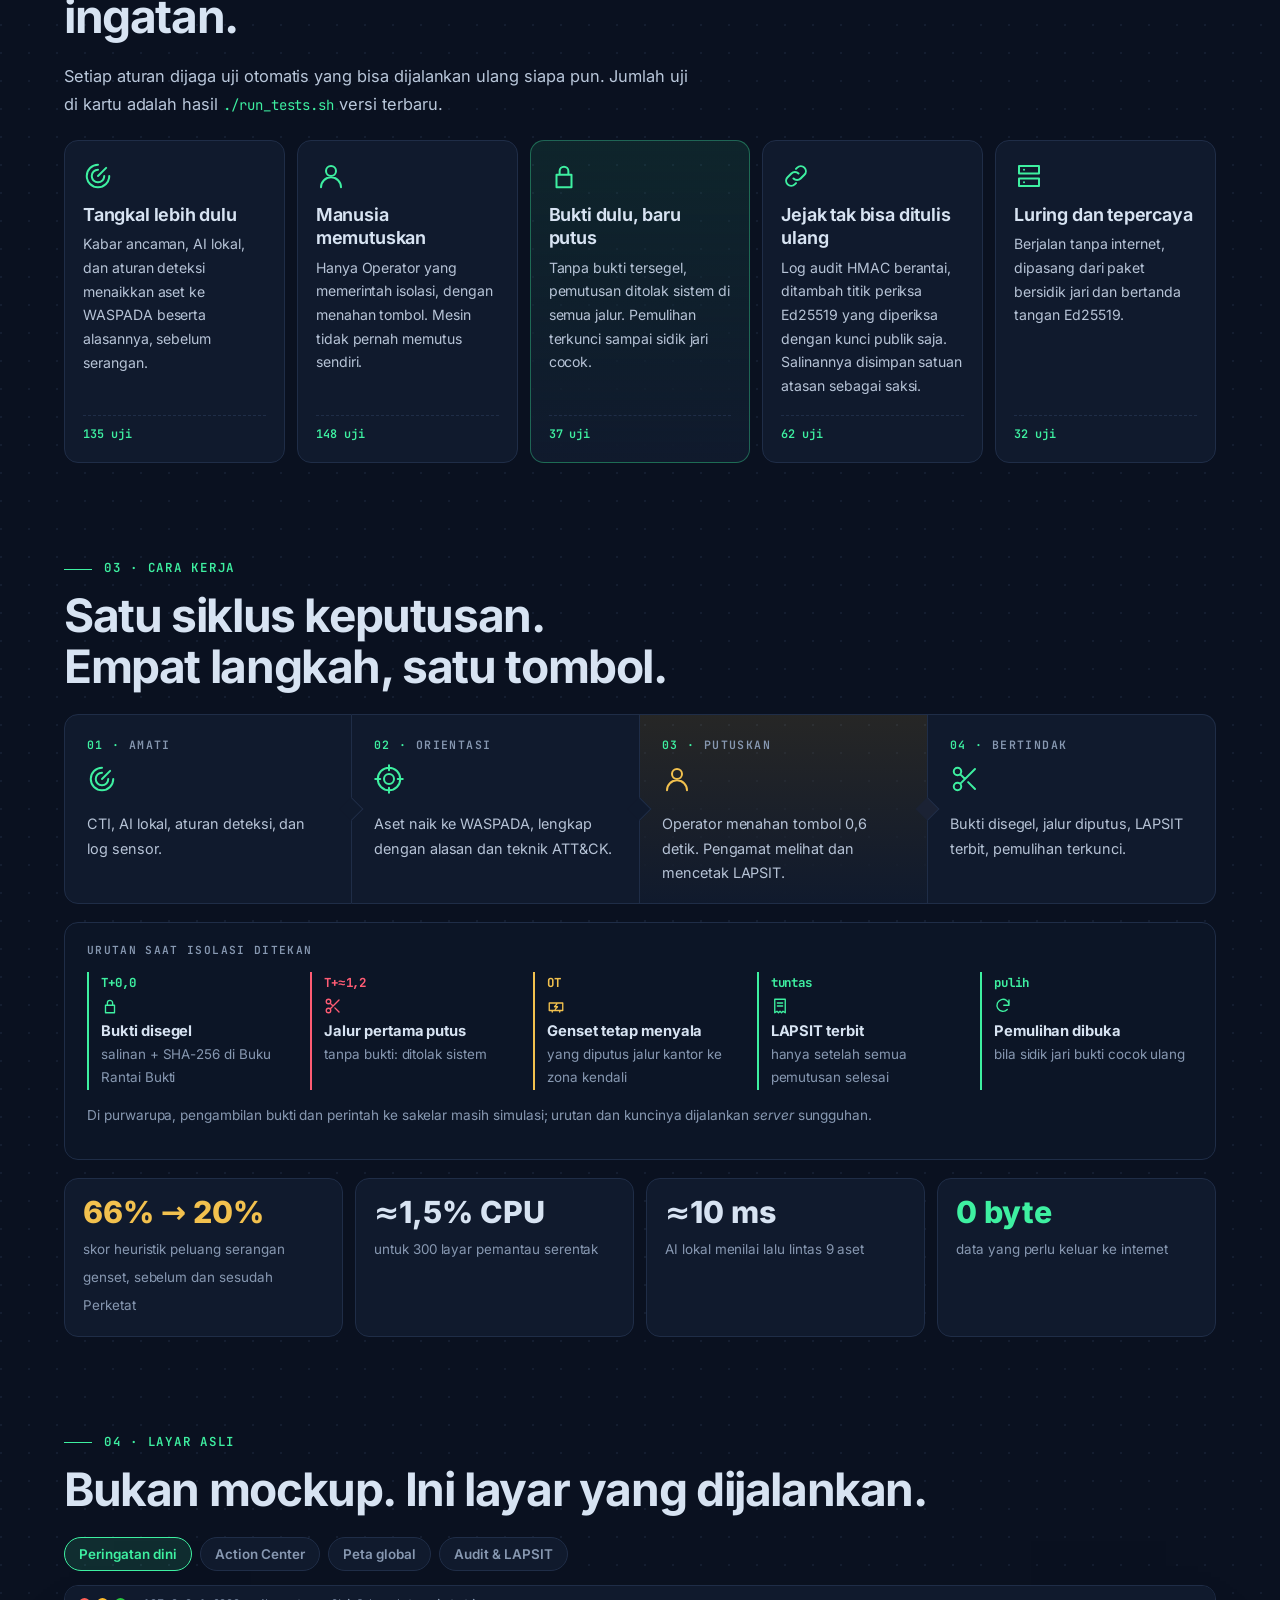
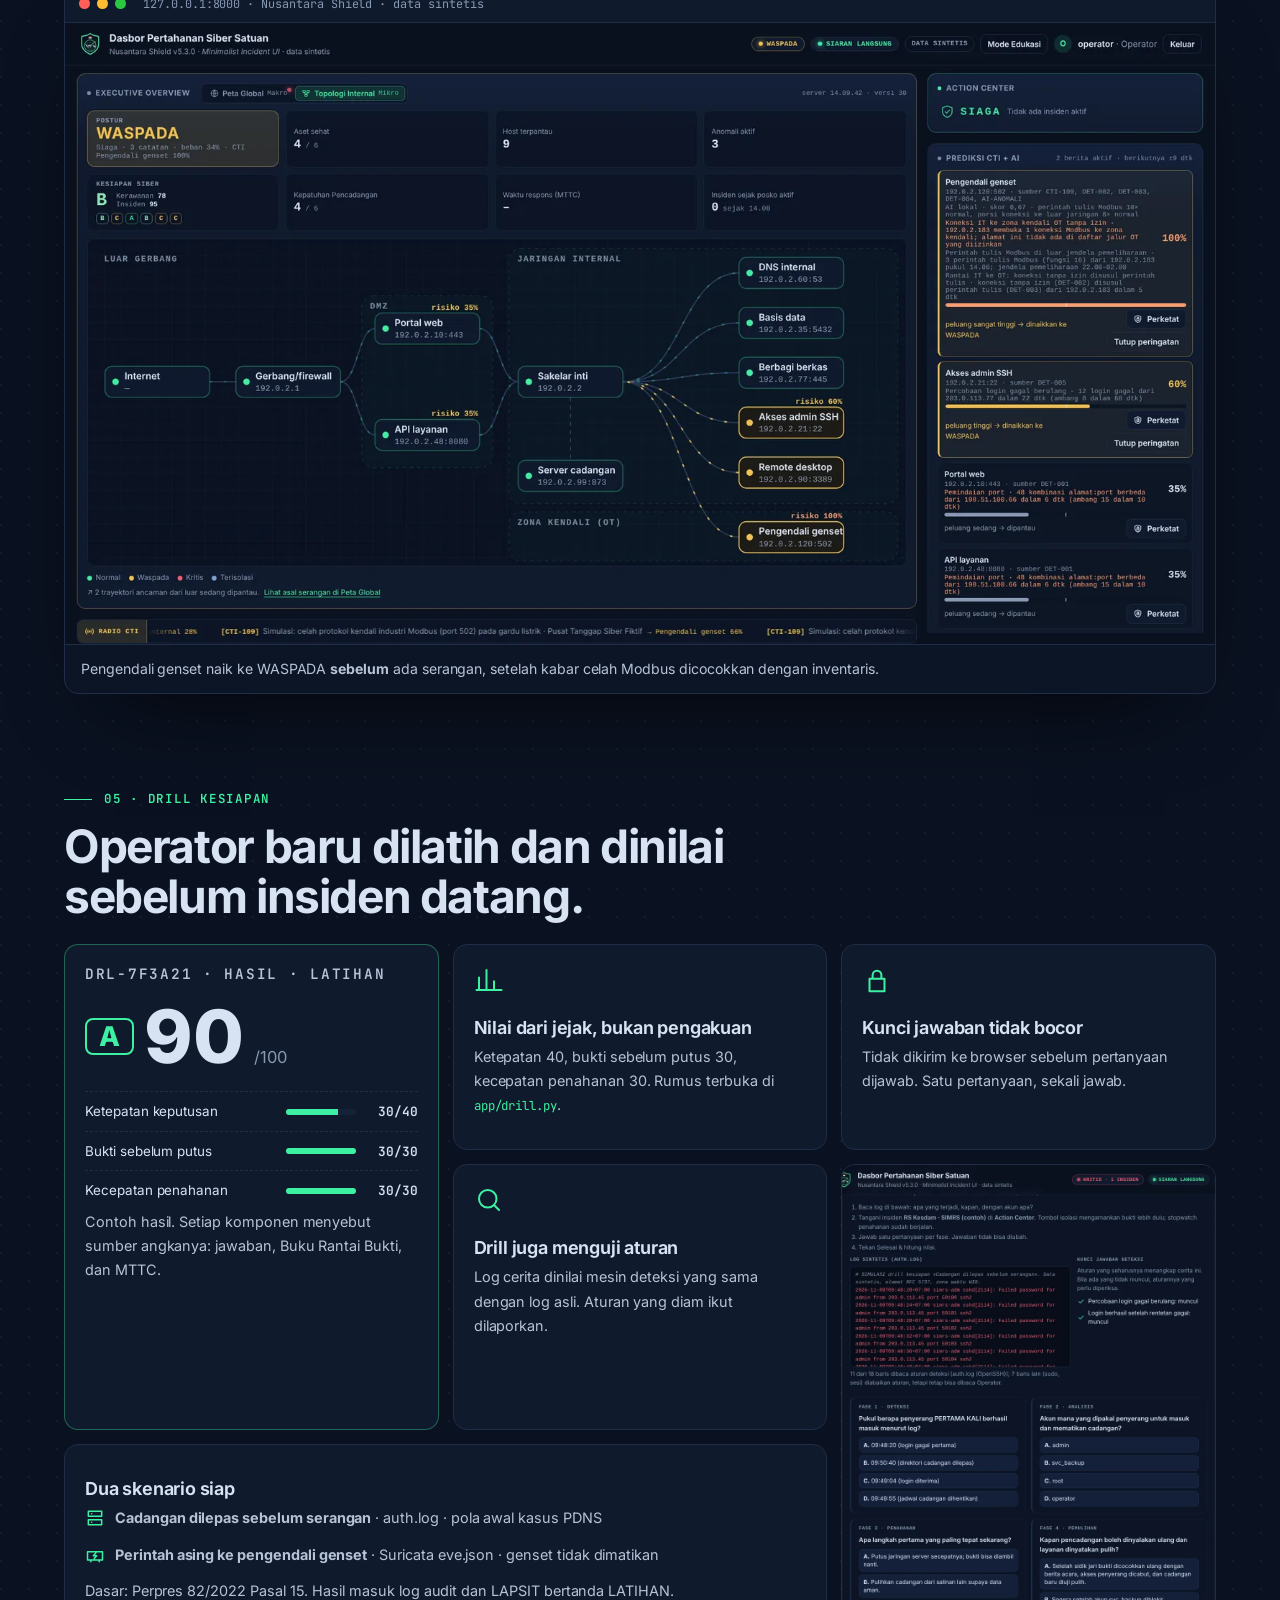
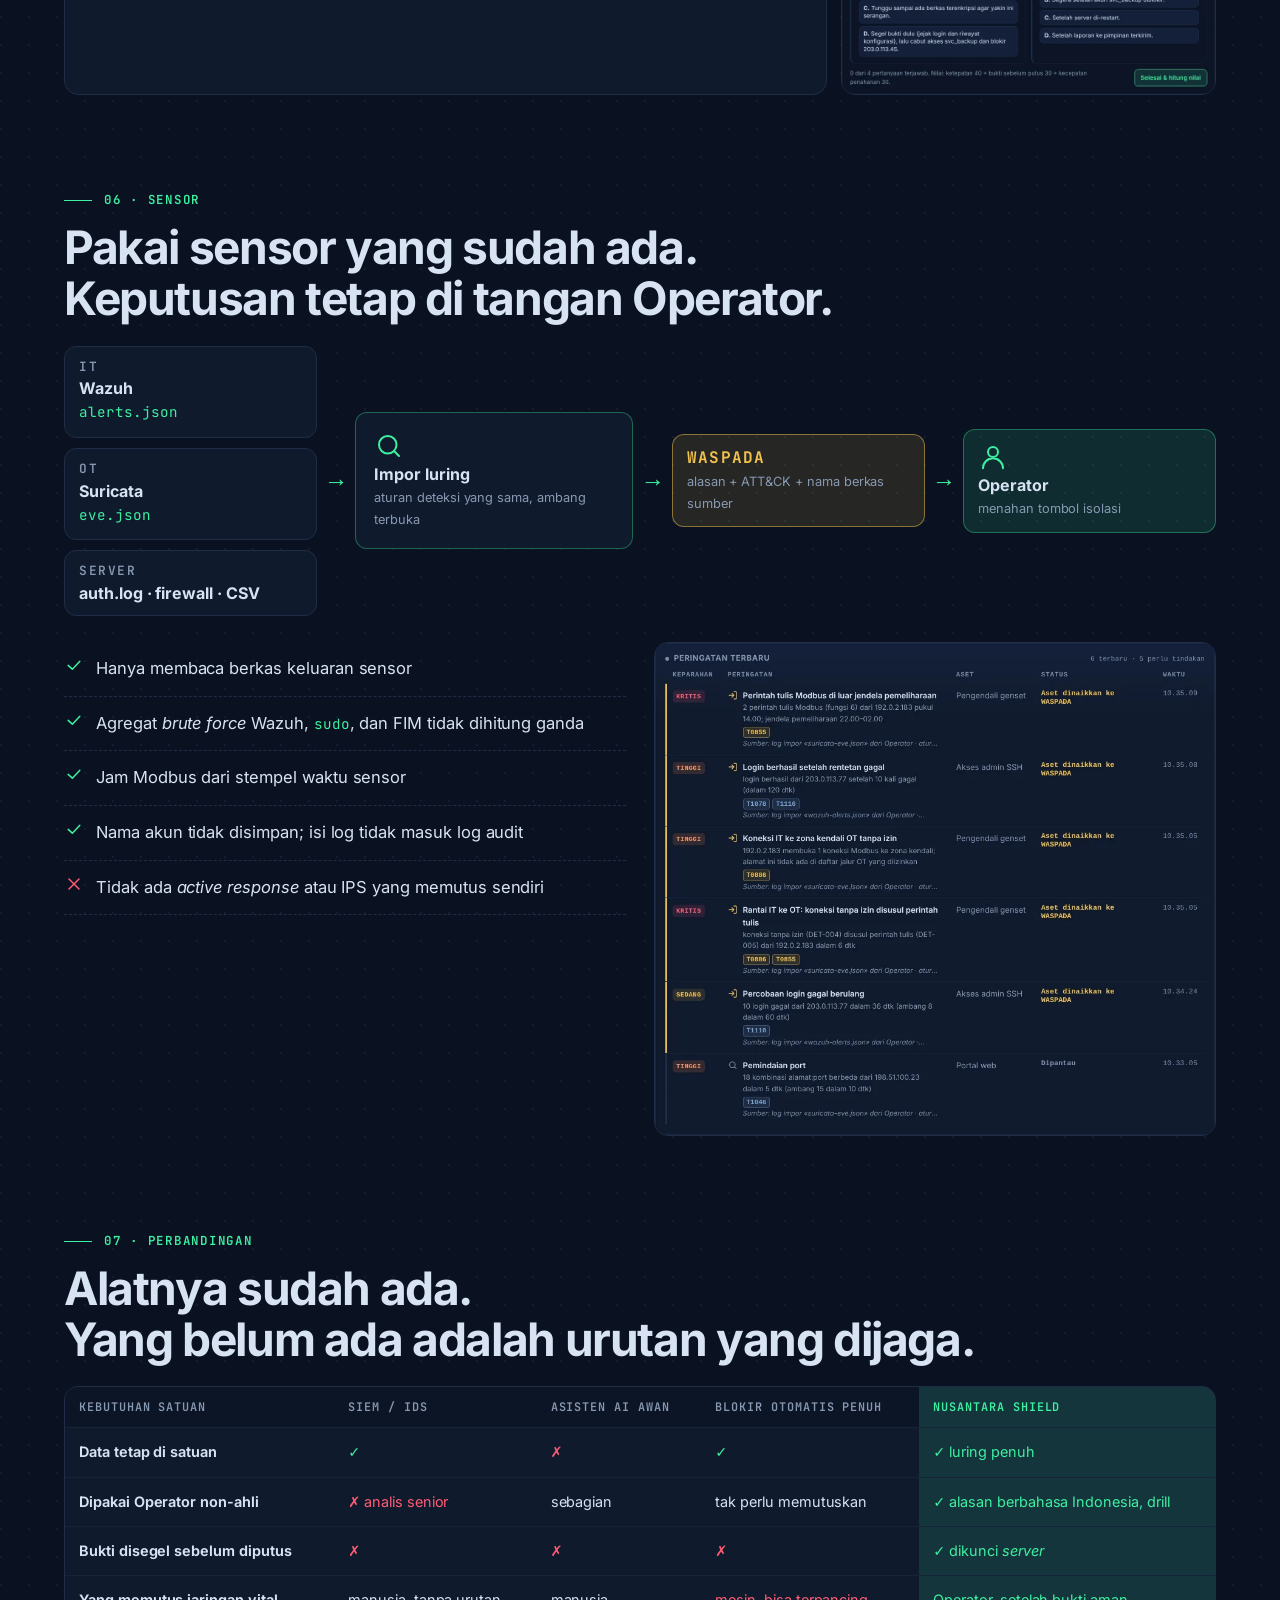
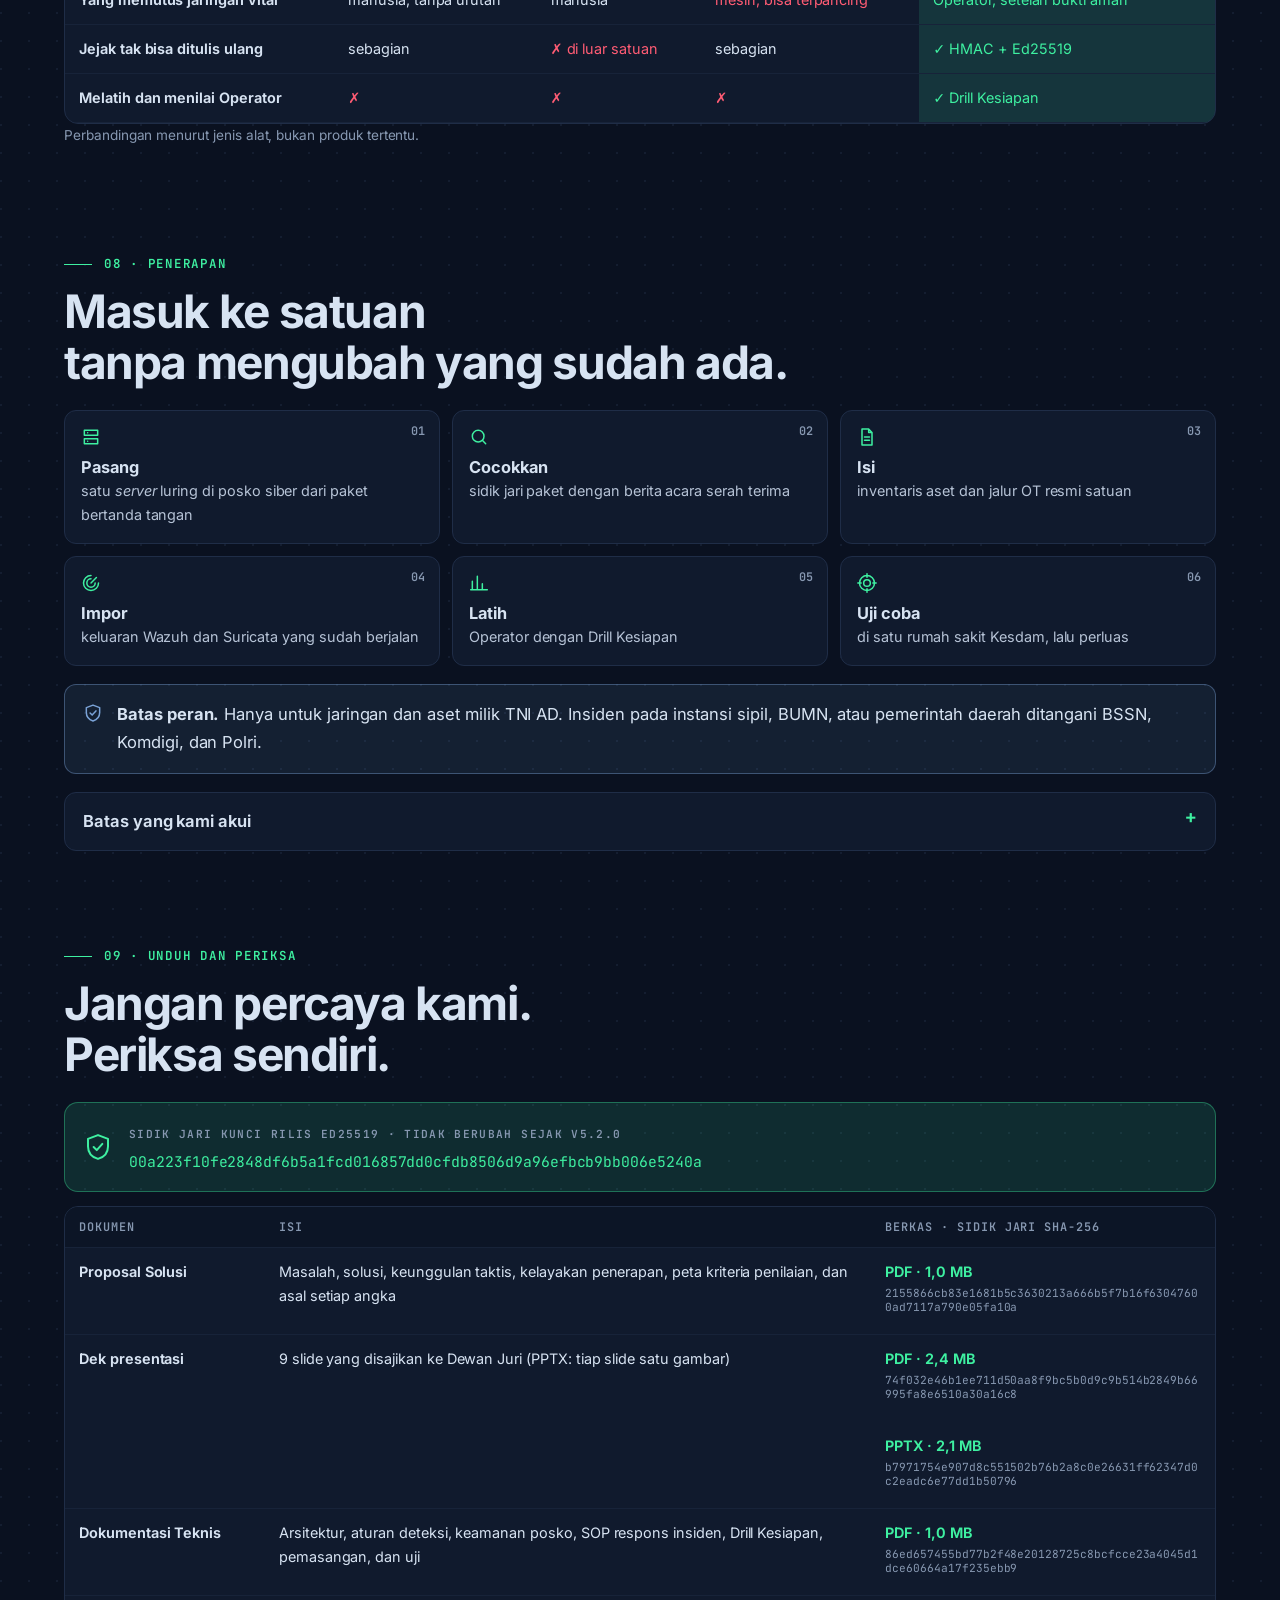
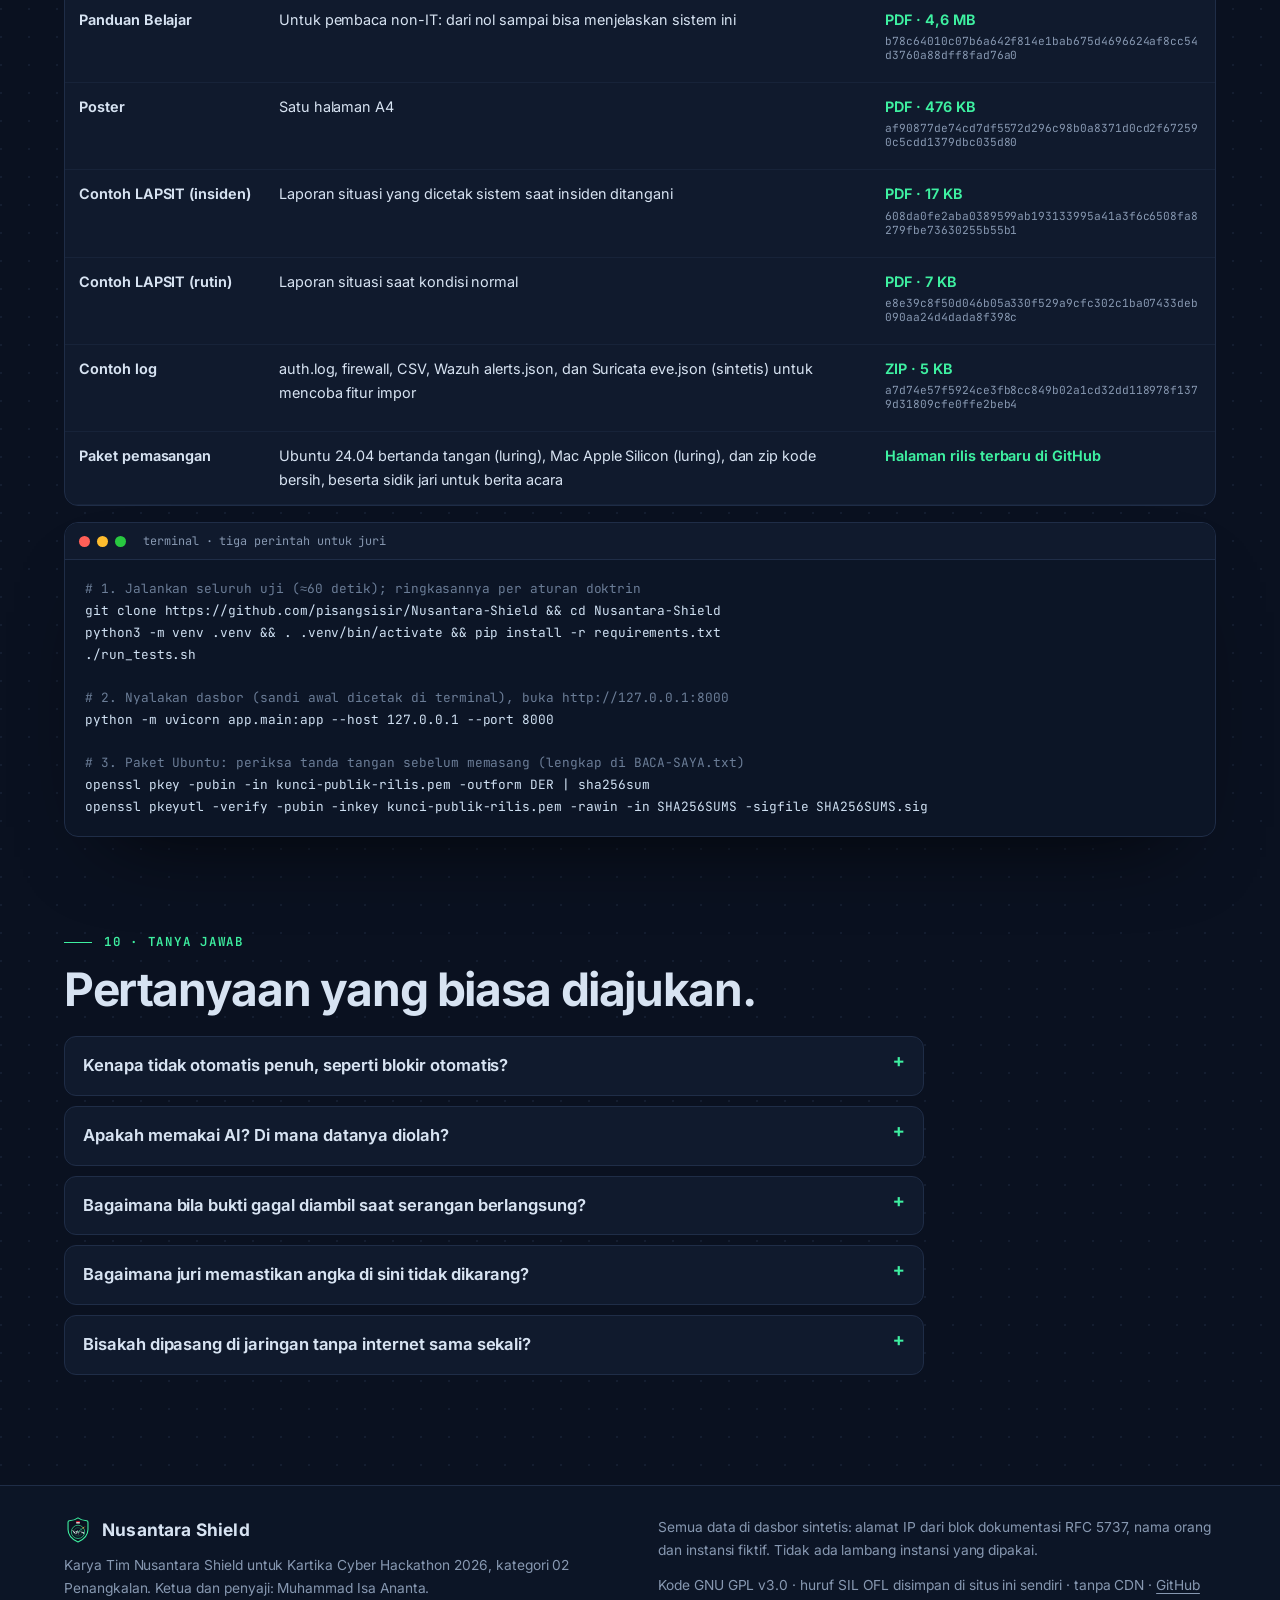
==== commit 398e5989: "Dokumen v5.4.2: 485 uji, CHANGELOG, poster dan unduhan situs Co-Authored-By: Claude Opus 5.5 <norepl" ====
--- a/situs/index.html
+++ b/situs/index.html
@@ -82,7 +82,7 @@
         <div><dt>Sensor</dt><dd>Wazuh · Suricata (impor)</dd></div>
         <div><dt>AI lokal</dt><dd class="neon">Isolation Forest · siap</dd></div>
         <div><dt>Keputusan isolasi</dt><dd class="kuning">Operator · tombol ditahan</dd></div>
-        <div><dt>Doktrin</dt><dd>5 aturan · 459 uji lulus</dd></div>
+        <div><dt>Doktrin</dt><dd>5 aturan · 485 uji lulus</dd></div>
       </dl>
     </div>
   </section>
@@ -144,8 +144,8 @@
     <p class="pengantar sempit">Setiap aturan dijaga uji otomatis yang bisa dijalankan ulang siapa pun. Jumlah uji di kartu adalah hasil <code>./run_tests.sh</code> versi terbaru.</p>
     <div class="doktrin">
       <article><svg class="ik besar"><use href="#i-radar"/></svg><h3>Tangkal lebih dulu</h3><p>Kabar ancaman, AI lokal, dan aturan deteksi menaikkan aset ke WASPADA beserta alasannya, sebelum serangan.</p><span class="uji">135 uji</span></article>
-      <article><svg class="ik besar"><use href="#i-orang"/></svg><h3>Manusia memutuskan</h3><p>Hanya Operator yang memerintah isolasi, dengan menahan tombol. Mesin tidak pernah memutus sendiri.</p><span class="uji">123 uji</span></article>
-      <article class="sorot"><svg class="ik besar"><use href="#i-gembok"/></svg><h3>Bukti dulu, baru putus</h3><p>Tanpa bukti tersegel, pemutusan ditolak sistem di semua jalur. Pemulihan terkunci sampai sidik jari cocok.</p><span class="uji">36 uji</span></article>
+      <article><svg class="ik besar"><use href="#i-orang"/></svg><h3>Manusia memutuskan</h3><p>Hanya Operator yang memerintah isolasi, dengan menahan tombol. Mesin tidak pernah memutus sendiri.</p><span class="uji">148 uji</span></article>
+      <article class="sorot"><svg class="ik besar"><use href="#i-gembok"/></svg><h3>Bukti dulu, baru putus</h3><p>Tanpa bukti tersegel, pemutusan ditolak sistem di semua jalur. Pemulihan terkunci sampai sidik jari cocok.</p><span class="uji">37 uji</span></article>
       <article><svg class="ik besar"><use href="#i-rantai"/></svg><h3>Jejak tak bisa ditulis ulang</h3><p>Log audit HMAC berantai, ditambah titik periksa Ed25519 yang diperiksa dengan kunci publik saja. Salinannya disimpan satuan atasan sebagai saksi.</p><span class="uji">62 uji</span></article>
       <article><svg class="ik besar"><use href="#i-server"/></svg><h3>Luring dan tepercaya</h3><p>Berjalan tanpa internet, dipasang dari paket bersidik jari dan bertanda tangan Ed25519.</p><span class="uji">32 uji</span></article>
     </div>
@@ -312,8 +312,7 @@
         <li>Drill baru dua skenario. Perubahan halaman situs satuan dan <i>tabletop exercise</i> untuk pimpinan masih peta jalan.</li>
         <li>Belum diuji di jaringan satuan sungguhan; layanan systemd belum diuji di mesin Ubuntu fisik.</li>
         <li>Saksi Berjenjang Luring hanya melindungi riwayat sampai saksi terakhir yang diserahkan; penyerahannya lewat media fisik, belum otomatis.</li>
-        <li>Temuan dari log asli menaikkan WASPADA; membuka insiden langsung dari temuan itu masih peta jalan.</li>
-        <li>Tahan 0,6 detik dijaga di peramban; <i>server</i> menjaga peran Operator dan urutan bukti → putus.</li>
+        <li>Insiden dari temuan log asli hanya memuat aset yang tercatat di log; aset lain yang tersentuh penyerang tetapi tidak terekam tidak ikut tampil.</li>
       </ul>
     </details>
   </section>
@@ -328,11 +327,11 @@
         <thead><tr><th scope="col">Dokumen</th><th scope="col">Isi</th><th scope="col">Berkas · sidik jari SHA-256</th></tr></thead>
         <tbody>
 <!-- UNDUH:MULAI -->
-          <tr><td>Proposal Solusi</td><td>Masalah, solusi, keunggulan taktis, kelayakan penerapan, peta kriteria penilaian, dan asal setiap angka</td><td><a class="berkas" href="unduh/Proposal-Solusi-Nusantara-Shield.pdf" download>PDF · 1,0 MB</a> <span class="sidik">e35874c66852c997504f2b3a4906f2e44075007592e6934207f0ad24cf44856c</span></td></tr>
-          <tr><td>Dek presentasi</td><td>9 slide yang disajikan ke Dewan Juri (PPTX: tiap slide satu gambar)</td><td><a class="berkas" href="unduh/Slide-Nusantara-Shield.pdf" download>PDF · 2,4 MB</a> <span class="sidik">d207aea79f368d597c9ca65b0e14f7636d43e309b35069bac6a0fe87f32af31d</span><br><a class="berkas" href="unduh/Slide-Nusantara-Shield.pptx" download>PPTX · 2,1 MB</a> <span class="sidik">9327958bf49b54974870054f0d75346ec93c539c894d178048025f5ad9c989df</span></td></tr>
-          <tr><td>Dokumentasi Teknis</td><td>Arsitektur, aturan deteksi, keamanan posko, SOP respons insiden, Drill Kesiapan, pemasangan, dan uji</td><td><a class="berkas" href="unduh/Dokumentasi-Teknis-Nusantara-Shield.pdf" download>PDF · 1,0 MB</a> <span class="sidik">de24c09309ca9016fafb258881cd149d33d1e837be04d9ed6768ab6dfb71c115</span></td></tr>
+          <tr><td>Proposal Solusi</td><td>Masalah, solusi, keunggulan taktis, kelayakan penerapan, peta kriteria penilaian, dan asal setiap angka</td><td><a class="berkas" href="unduh/Proposal-Solusi-Nusantara-Shield.pdf" download>PDF · 1,0 MB</a> <span class="sidik">2155866cb83e1681b5c3630213a666b5f7b16f63047600ad7117a790e05fa10a</span></td></tr>
+          <tr><td>Dek presentasi</td><td>9 slide yang disajikan ke Dewan Juri (PPTX: tiap slide satu gambar)</td><td><a class="berkas" href="unduh/Slide-Nusantara-Shield.pdf" download>PDF · 2,4 MB</a> <span class="sidik">74f032e46b1ee711d50aa8f9bc5b0d9c9b514b2849b66995fa8e6510a30a16c8</span><br><a class="berkas" href="unduh/Slide-Nusantara-Shield.pptx" download>PPTX · 2,1 MB</a> <span class="sidik">b7971754e907d8c551502b76b2a8c0e26631ff62347d0c2eadc6e77dd1b50796</span></td></tr>
+          <tr><td>Dokumentasi Teknis</td><td>Arsitektur, aturan deteksi, keamanan posko, SOP respons insiden, Drill Kesiapan, pemasangan, dan uji</td><td><a class="berkas" href="unduh/Dokumentasi-Teknis-Nusantara-Shield.pdf" download>PDF · 1,0 MB</a> <span class="sidik">86ed657455bd77b2f48e20128725c8bcfcce23a4045d1dce60664a17f235ebb9</span></td></tr>
           <tr><td>Panduan Belajar</td><td>Untuk pembaca non-IT: dari nol sampai bisa menjelaskan sistem ini</td><td><a class="berkas" href="unduh/Panduan-Belajar-Nusantara-Shield.pdf" download>PDF · 4,6 MB</a> <span class="sidik">b78c64010c07b6a642f814e1bab675d4696624af8cc54d3760a88dff8fad76a0</span></td></tr>
-          <tr><td>Poster</td><td>Satu halaman A4</td><td><a class="berkas" href="unduh/Poster-Nusantara-Shield.pdf" download>PDF · 476 KB</a> <span class="sidik">4fbadc2d3734c9618aba87982904c41a56fed467747859dcd4fe8a0cc7810b11</span></td></tr>
+          <tr><td>Poster</td><td>Satu halaman A4</td><td><a class="berkas" href="unduh/Poster-Nusantara-Shield.pdf" download>PDF · 476 KB</a> <span class="sidik">af90877de74cd7df5572d296c98b0a8371d0cd2f672590c5cdd1379dbc035d80</span></td></tr>
           <tr><td>Contoh LAPSIT (insiden)</td><td>Laporan situasi yang dicetak sistem saat insiden ditangani</td><td><a class="berkas" href="unduh/Contoh-LAPSIT-insiden.pdf" download>PDF · 17 KB</a> <span class="sidik">608da0fe2aba0389599ab193133995a41a3f6c6508fa8279fbe73630255b55b1</span></td></tr>
           <tr><td>Contoh LAPSIT (rutin)</td><td>Laporan situasi saat kondisi normal</td><td><a class="berkas" href="unduh/Contoh-LAPSIT-kondisi-normal.pdf" download>PDF · 7 KB</a> <span class="sidik">e8e39c8f50d046b05a330f529a9cfc302c1ba07433deb090aa24d4dada8f398c</span></td></tr>
           <tr><td>Contoh log</td><td>auth.log, firewall, CSV, Wazuh alerts.json, dan Suricata eve.json (sintetis) untuk mencoba fitur impor</td><td><a class="berkas" href="unduh/contoh-log.zip" download>ZIP · 5 KB</a> <span class="sidik">a7d74e57f5924ce3fb8cc849b02a1cd32dd118978f1379d31809cfe0ffe2beb4</span></td></tr>
@@ -343,7 +342,7 @@
     </div>
     <div class="terminal">
       <div class="jendela-kepala"><i></i><i></i><i></i><span>terminal · tiga perintah untuk juri</span></div>
-<pre><span class="ket"># 1. Jalankan seluruh uji (≈55 detik); ringkasannya per aturan doktrin</span>
+<pre><span class="ket"># 1. Jalankan seluruh uji (≈60 detik); ringkasannya per aturan doktrin</span>
 git clone https://github.com/pisangsisir/Nusantara-Shield &amp;&amp; cd Nusantara-Shield
 python3 -m venv .venv &amp;&amp; . .venv/bin/activate &amp;&amp; pip install -r requirements.txt
 ./run_tests.sh
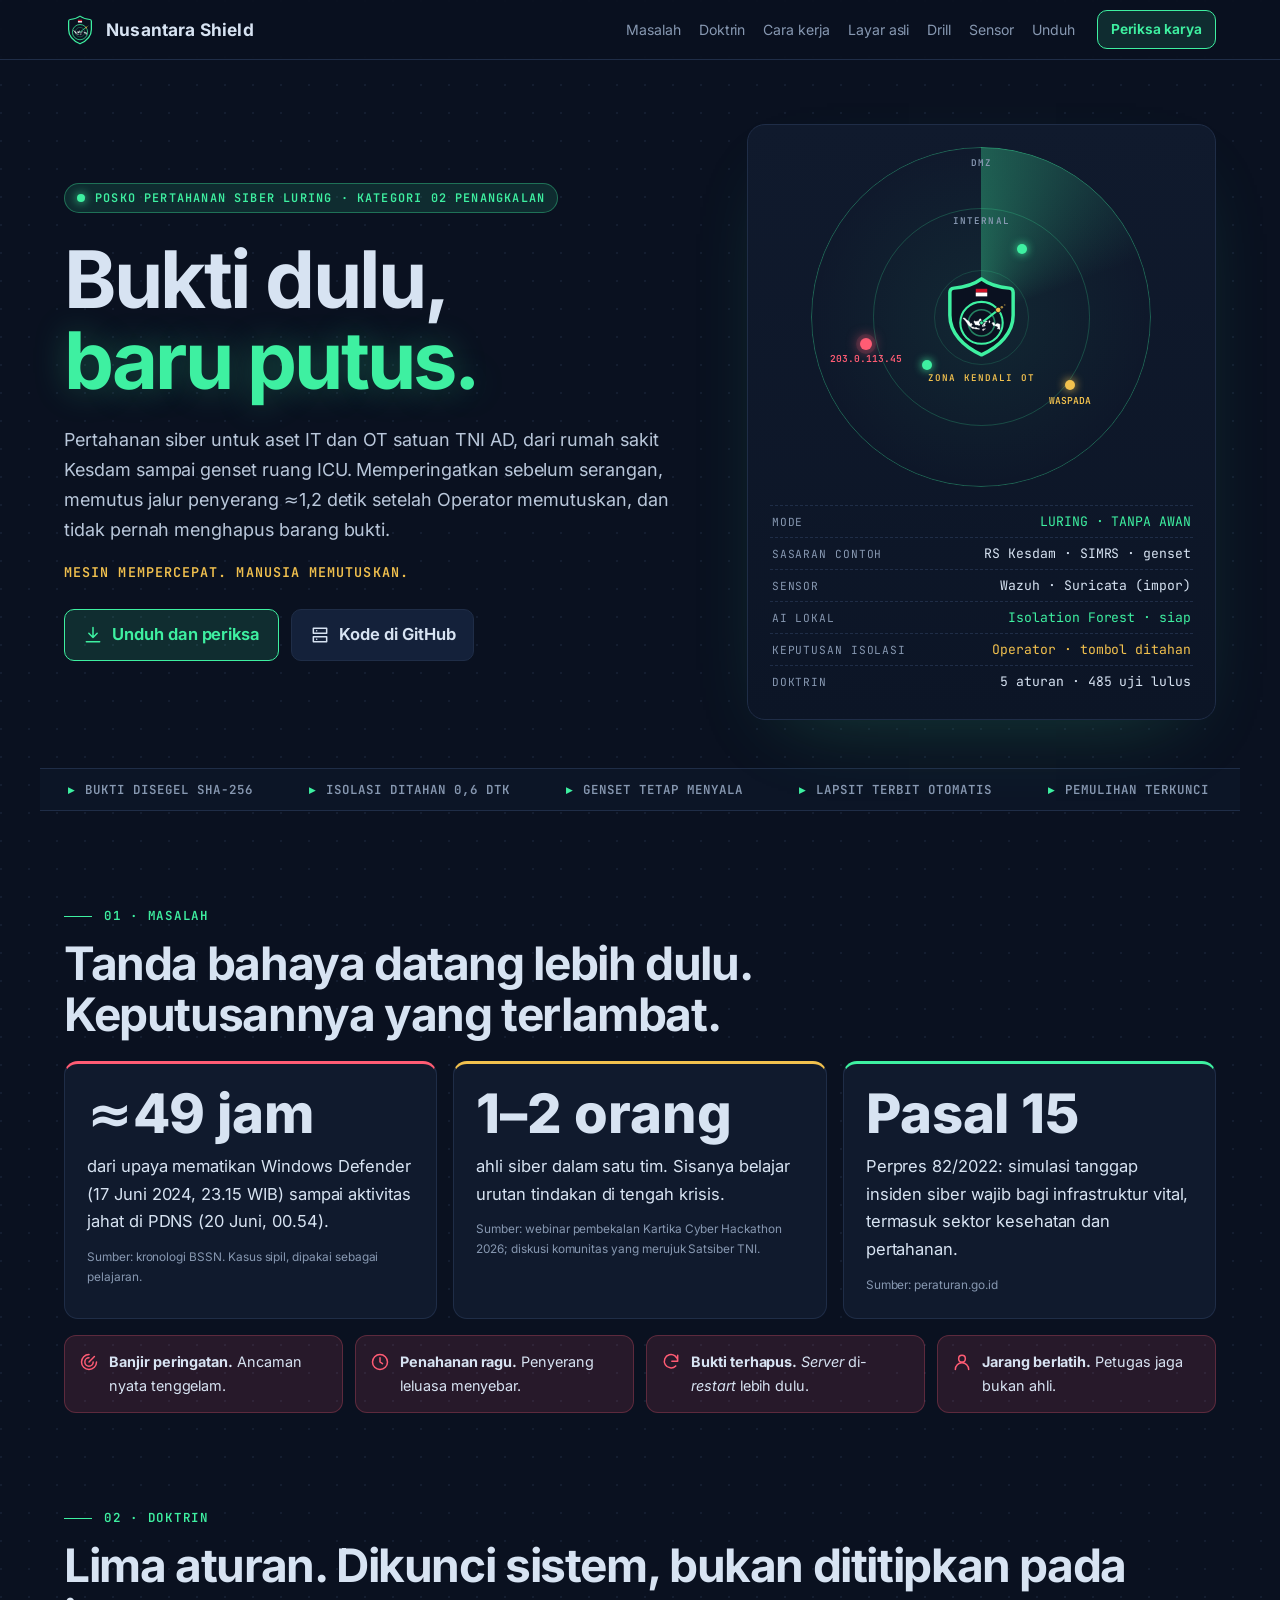
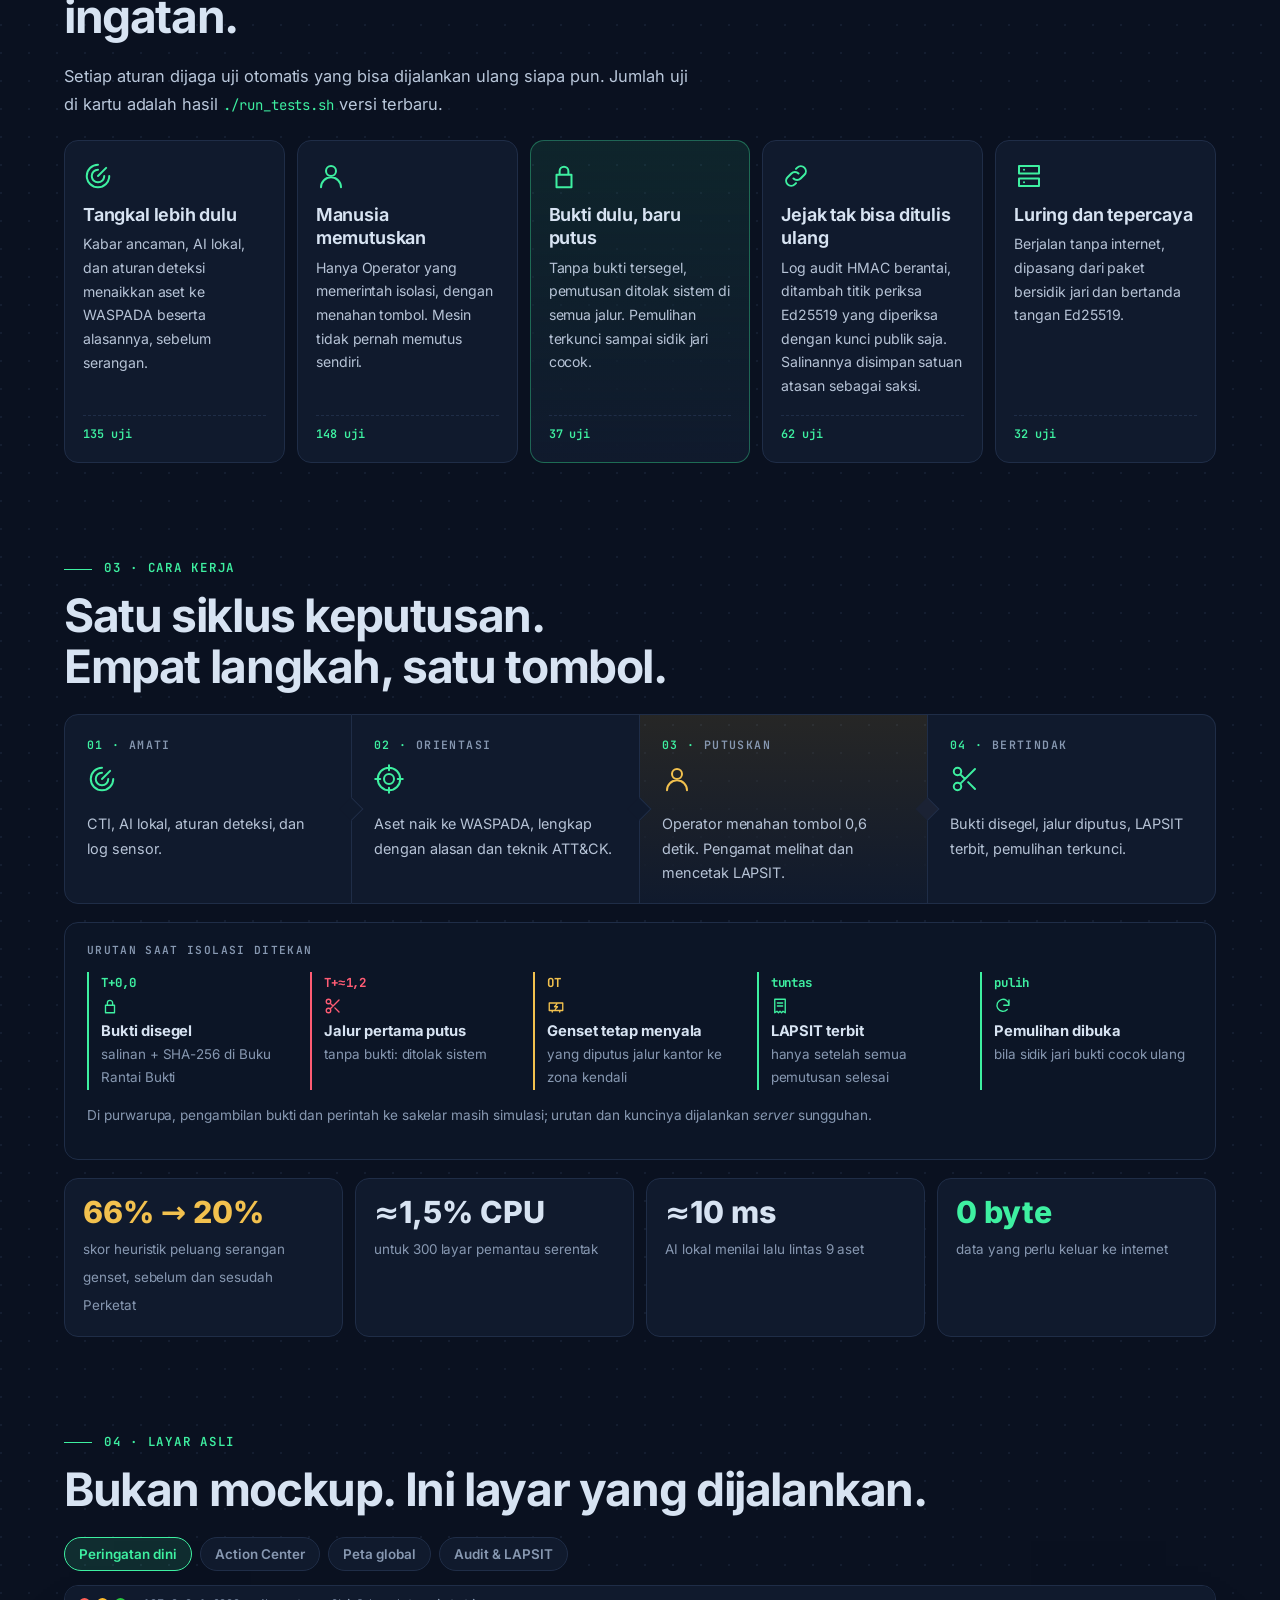
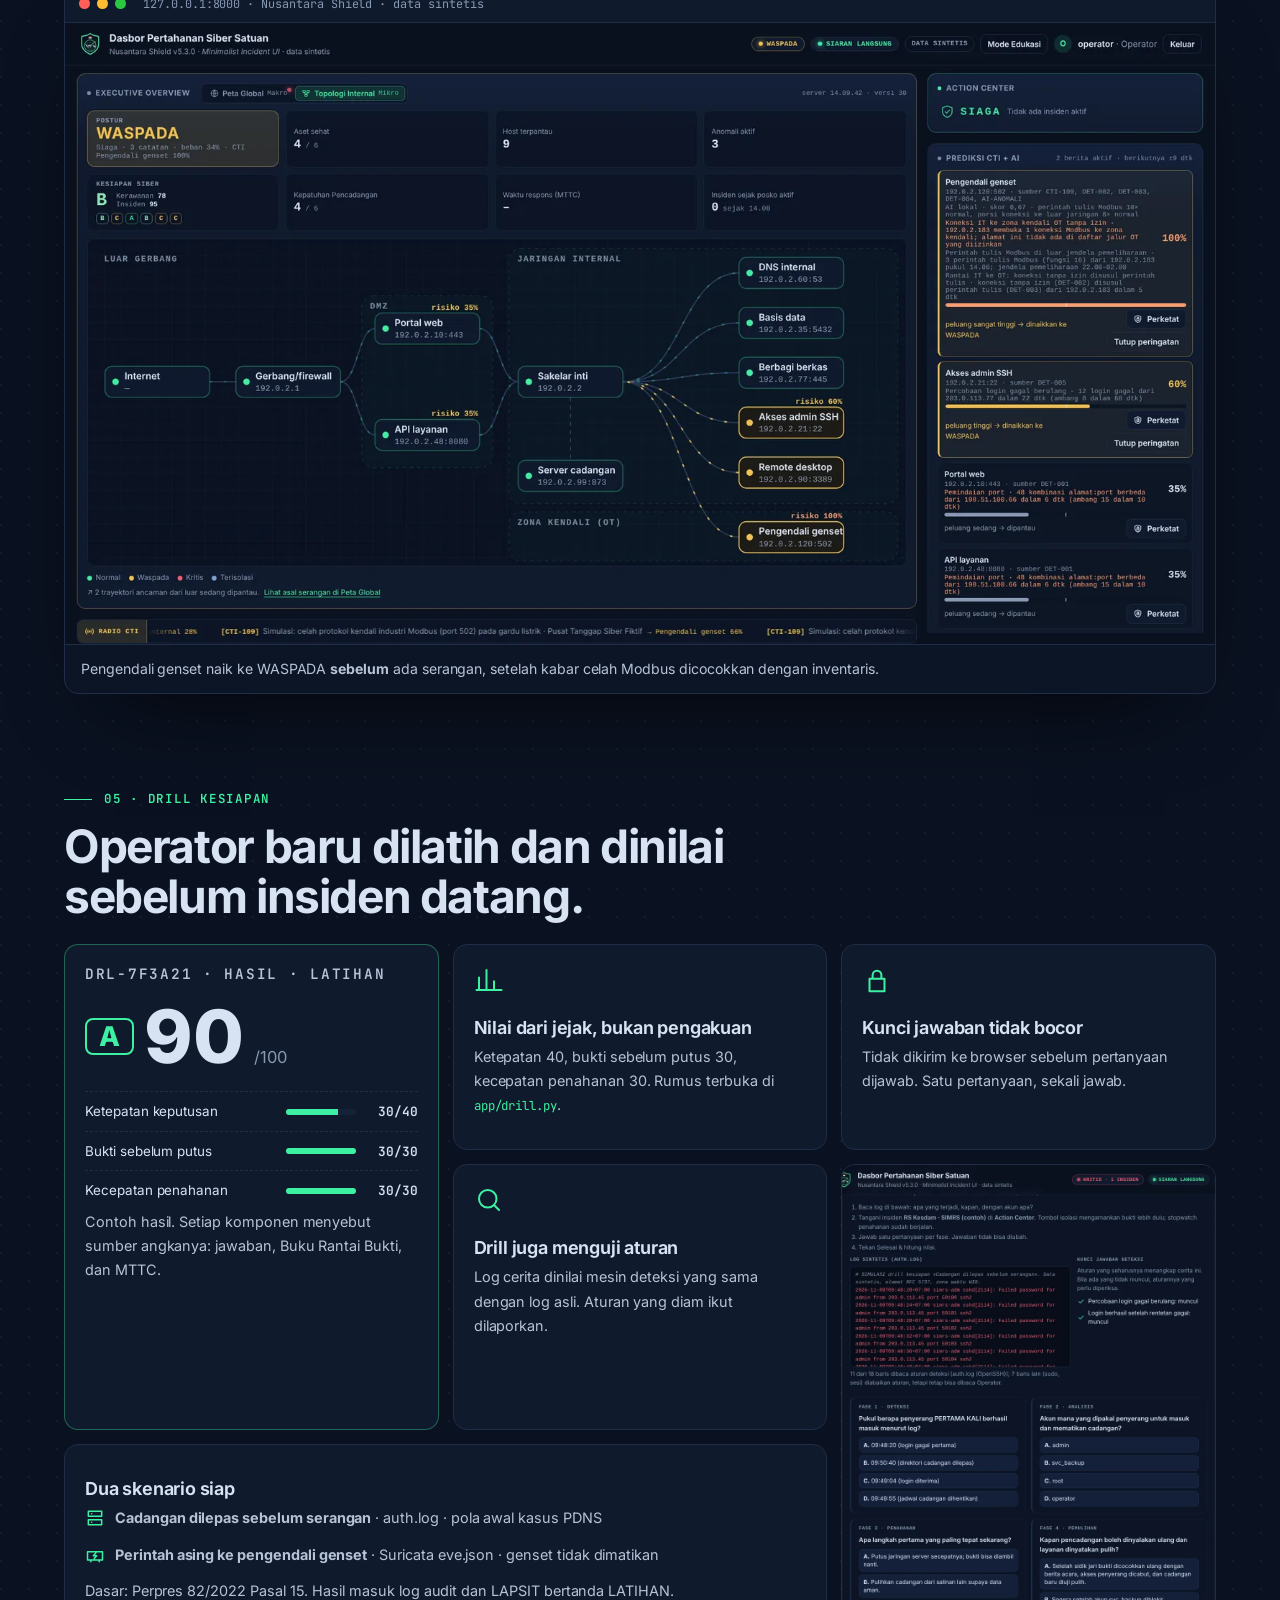
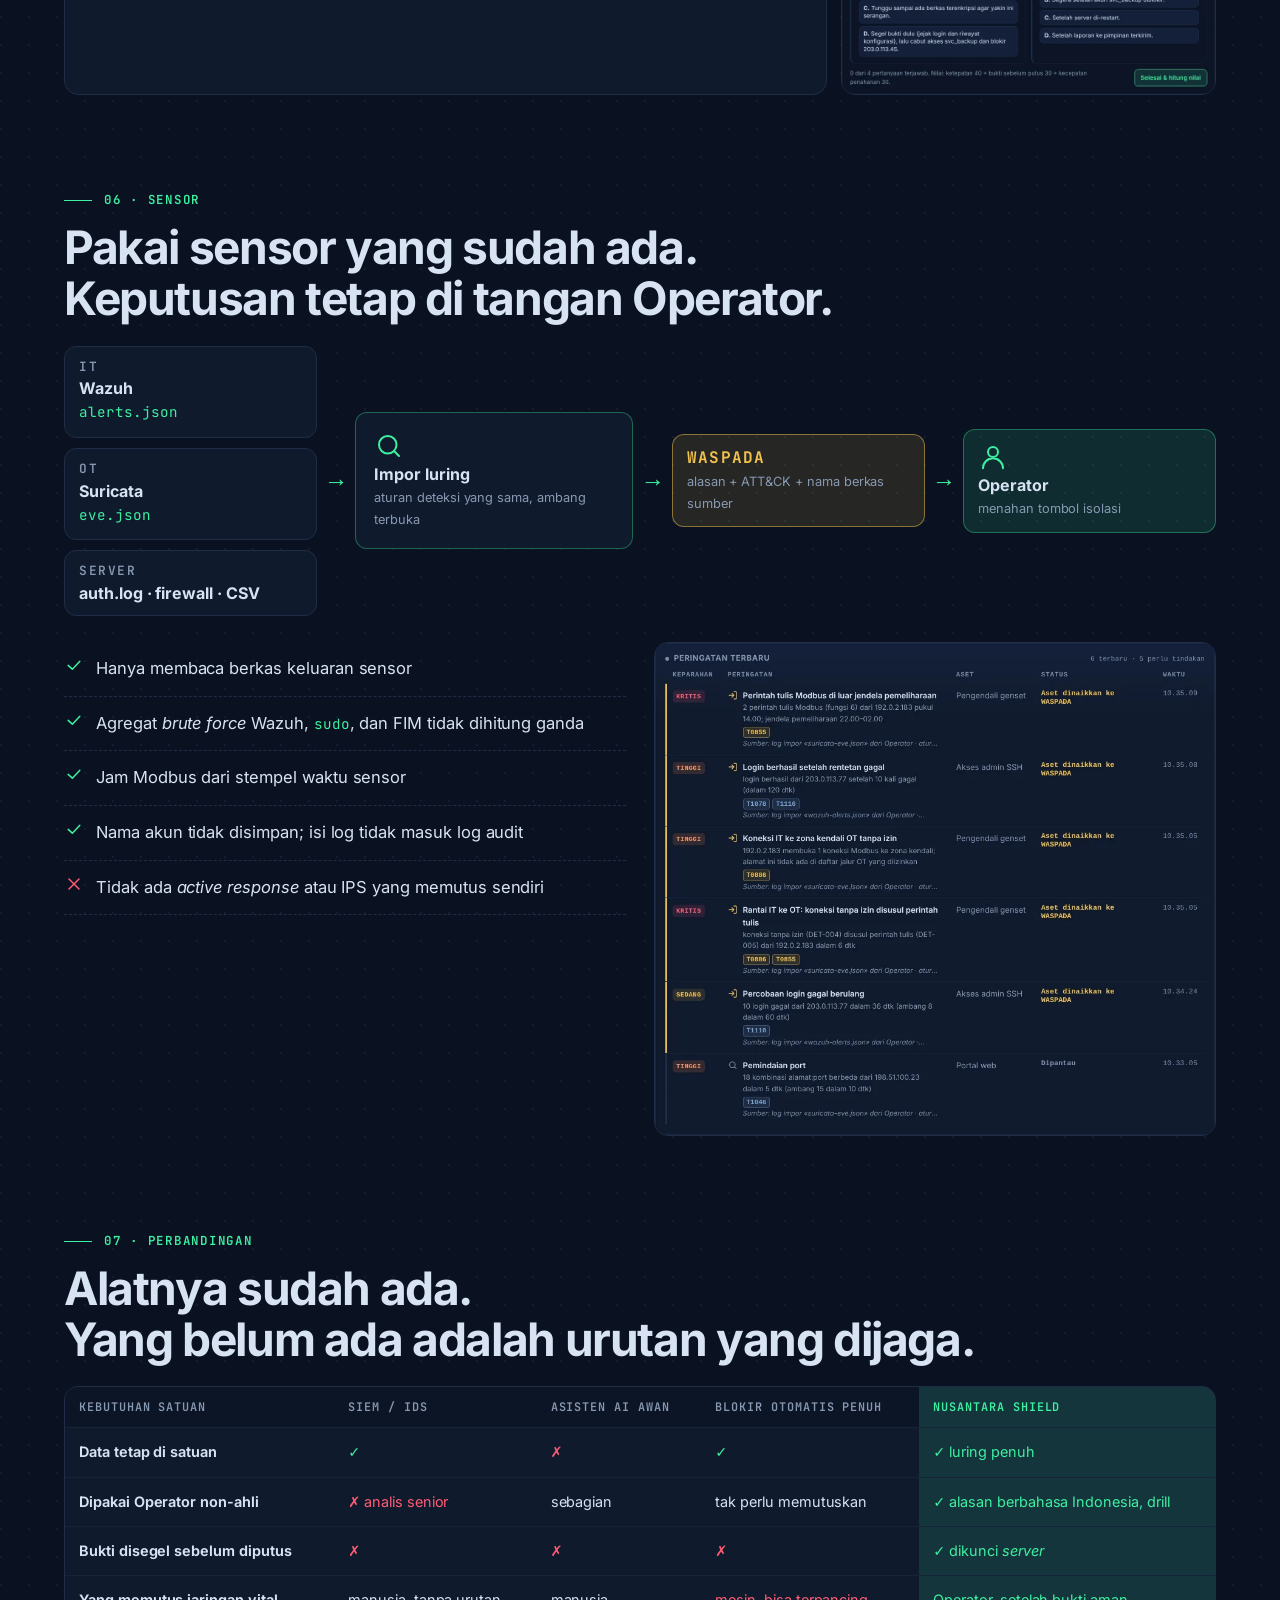
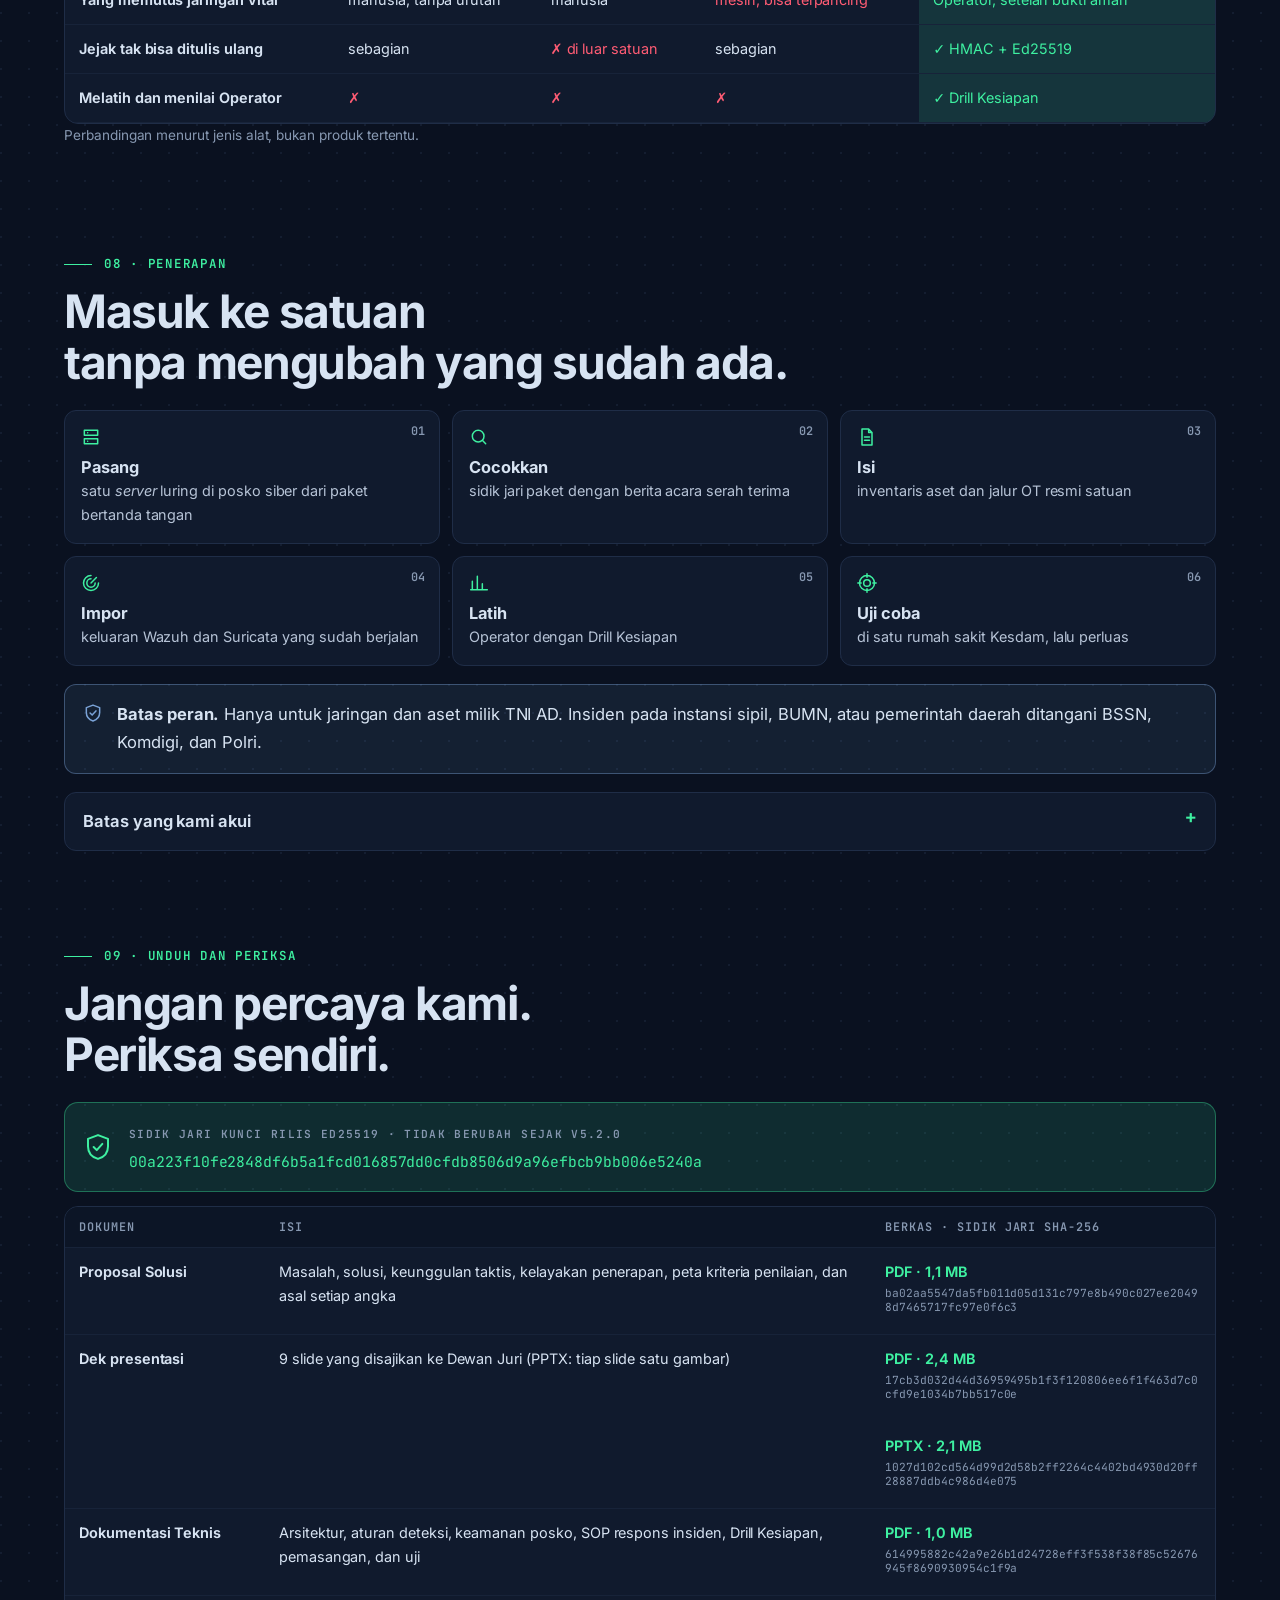
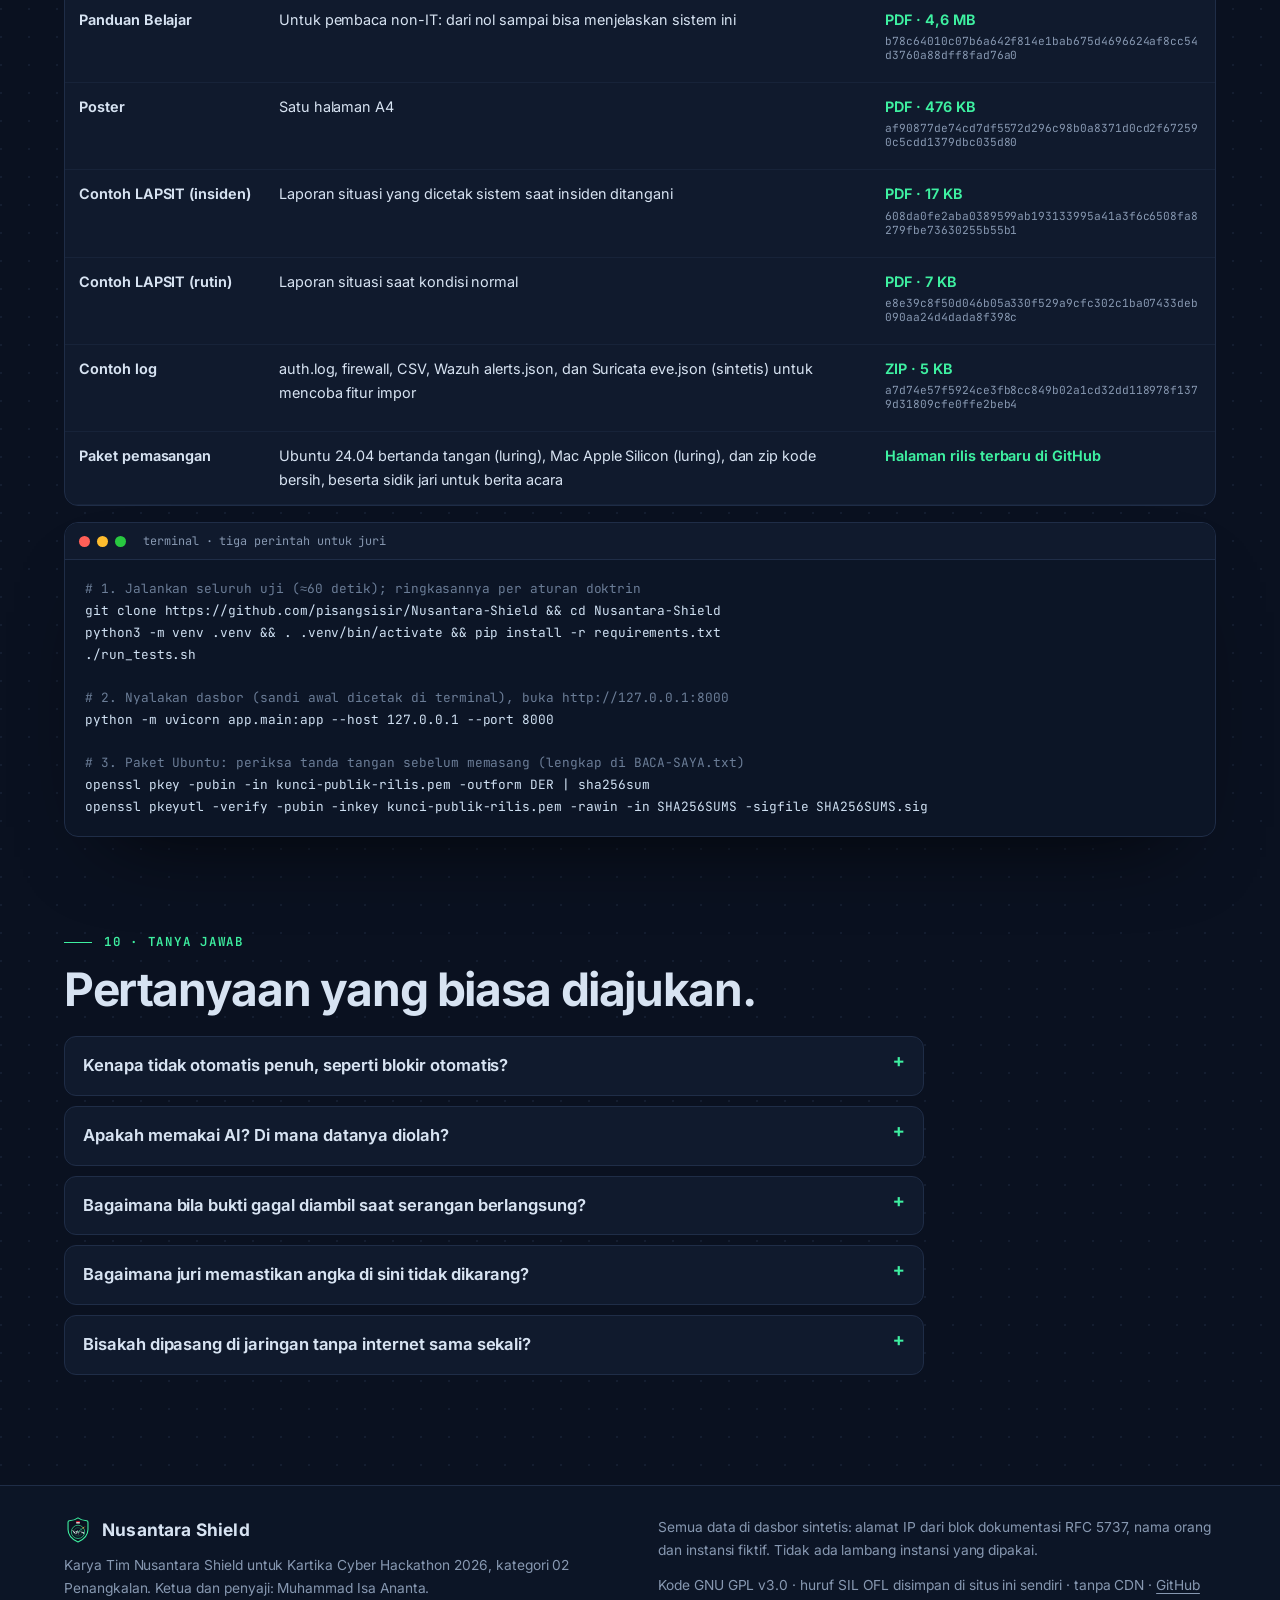
==== commit f589c64d: "Dokumen: penempatan di jaringan satuan (Dok Teknis §4.5, Proposal §5.3) - Denah server khusus posko:" ====
--- a/situs/index.html
+++ b/situs/index.html
@@ -327,9 +327,9 @@
         <thead><tr><th scope="col">Dokumen</th><th scope="col">Isi</th><th scope="col">Berkas · sidik jari SHA-256</th></tr></thead>
         <tbody>
 <!-- UNDUH:MULAI -->
-          <tr><td>Proposal Solusi</td><td>Masalah, solusi, keunggulan taktis, kelayakan penerapan, peta kriteria penilaian, dan asal setiap angka</td><td><a class="berkas" href="unduh/Proposal-Solusi-Nusantara-Shield.pdf" download>PDF · 1,0 MB</a> <span class="sidik">2155866cb83e1681b5c3630213a666b5f7b16f63047600ad7117a790e05fa10a</span></td></tr>
-          <tr><td>Dek presentasi</td><td>9 slide yang disajikan ke Dewan Juri (PPTX: tiap slide satu gambar)</td><td><a class="berkas" href="unduh/Slide-Nusantara-Shield.pdf" download>PDF · 2,4 MB</a> <span class="sidik">74f032e46b1ee711d50aa8f9bc5b0d9c9b514b2849b66995fa8e6510a30a16c8</span><br><a class="berkas" href="unduh/Slide-Nusantara-Shield.pptx" download>PPTX · 2,1 MB</a> <span class="sidik">b7971754e907d8c551502b76b2a8c0e26631ff62347d0c2eadc6e77dd1b50796</span></td></tr>
-          <tr><td>Dokumentasi Teknis</td><td>Arsitektur, aturan deteksi, keamanan posko, SOP respons insiden, Drill Kesiapan, pemasangan, dan uji</td><td><a class="berkas" href="unduh/Dokumentasi-Teknis-Nusantara-Shield.pdf" download>PDF · 1,0 MB</a> <span class="sidik">86ed657455bd77b2f48e20128725c8bcfcce23a4045d1dce60664a17f235ebb9</span></td></tr>
+          <tr><td>Proposal Solusi</td><td>Masalah, solusi, keunggulan taktis, kelayakan penerapan, peta kriteria penilaian, dan asal setiap angka</td><td><a class="berkas" href="unduh/Proposal-Solusi-Nusantara-Shield.pdf" download>PDF · 1,1 MB</a> <span class="sidik">ba02aa5547da5fb011d05d131c797e8b490c027ee20498d7465717fc97e0f6c3</span></td></tr>
+          <tr><td>Dek presentasi</td><td>9 slide yang disajikan ke Dewan Juri (PPTX: tiap slide satu gambar)</td><td><a class="berkas" href="unduh/Slide-Nusantara-Shield.pdf" download>PDF · 2,4 MB</a> <span class="sidik">17cb3d032d44d36959495b1f3f120806ee6f1f463d7c0cfd9e1034b7bb517c0e</span><br><a class="berkas" href="unduh/Slide-Nusantara-Shield.pptx" download>PPTX · 2,1 MB</a> <span class="sidik">1027d102cd564d99d2d58b2ff2264c4402bd4930d20ff28887ddb4c986d4e075</span></td></tr>
+          <tr><td>Dokumentasi Teknis</td><td>Arsitektur, aturan deteksi, keamanan posko, SOP respons insiden, Drill Kesiapan, pemasangan, dan uji</td><td><a class="berkas" href="unduh/Dokumentasi-Teknis-Nusantara-Shield.pdf" download>PDF · 1,0 MB</a> <span class="sidik">614995882c42a9e26b1d24728eff3f538f38f85c52676945f8690930954c1f9a</span></td></tr>
           <tr><td>Panduan Belajar</td><td>Untuk pembaca non-IT: dari nol sampai bisa menjelaskan sistem ini</td><td><a class="berkas" href="unduh/Panduan-Belajar-Nusantara-Shield.pdf" download>PDF · 4,6 MB</a> <span class="sidik">b78c64010c07b6a642f814e1bab675d4696624af8cc54d3760a88dff8fad76a0</span></td></tr>
           <tr><td>Poster</td><td>Satu halaman A4</td><td><a class="berkas" href="unduh/Poster-Nusantara-Shield.pdf" download>PDF · 476 KB</a> <span class="sidik">af90877de74cd7df5572d296c98b0a8371d0cd2f672590c5cdd1379dbc035d80</span></td></tr>
           <tr><td>Contoh LAPSIT (insiden)</td><td>Laporan situasi yang dicetak sistem saat insiden ditangani</td><td><a class="berkas" href="unduh/Contoh-LAPSIT-insiden.pdf" download>PDF · 17 KB</a> <span class="sidik">608da0fe2aba0389599ab193133995a41a3f6c6508fa8279fbe73630255b55b1</span></td></tr>
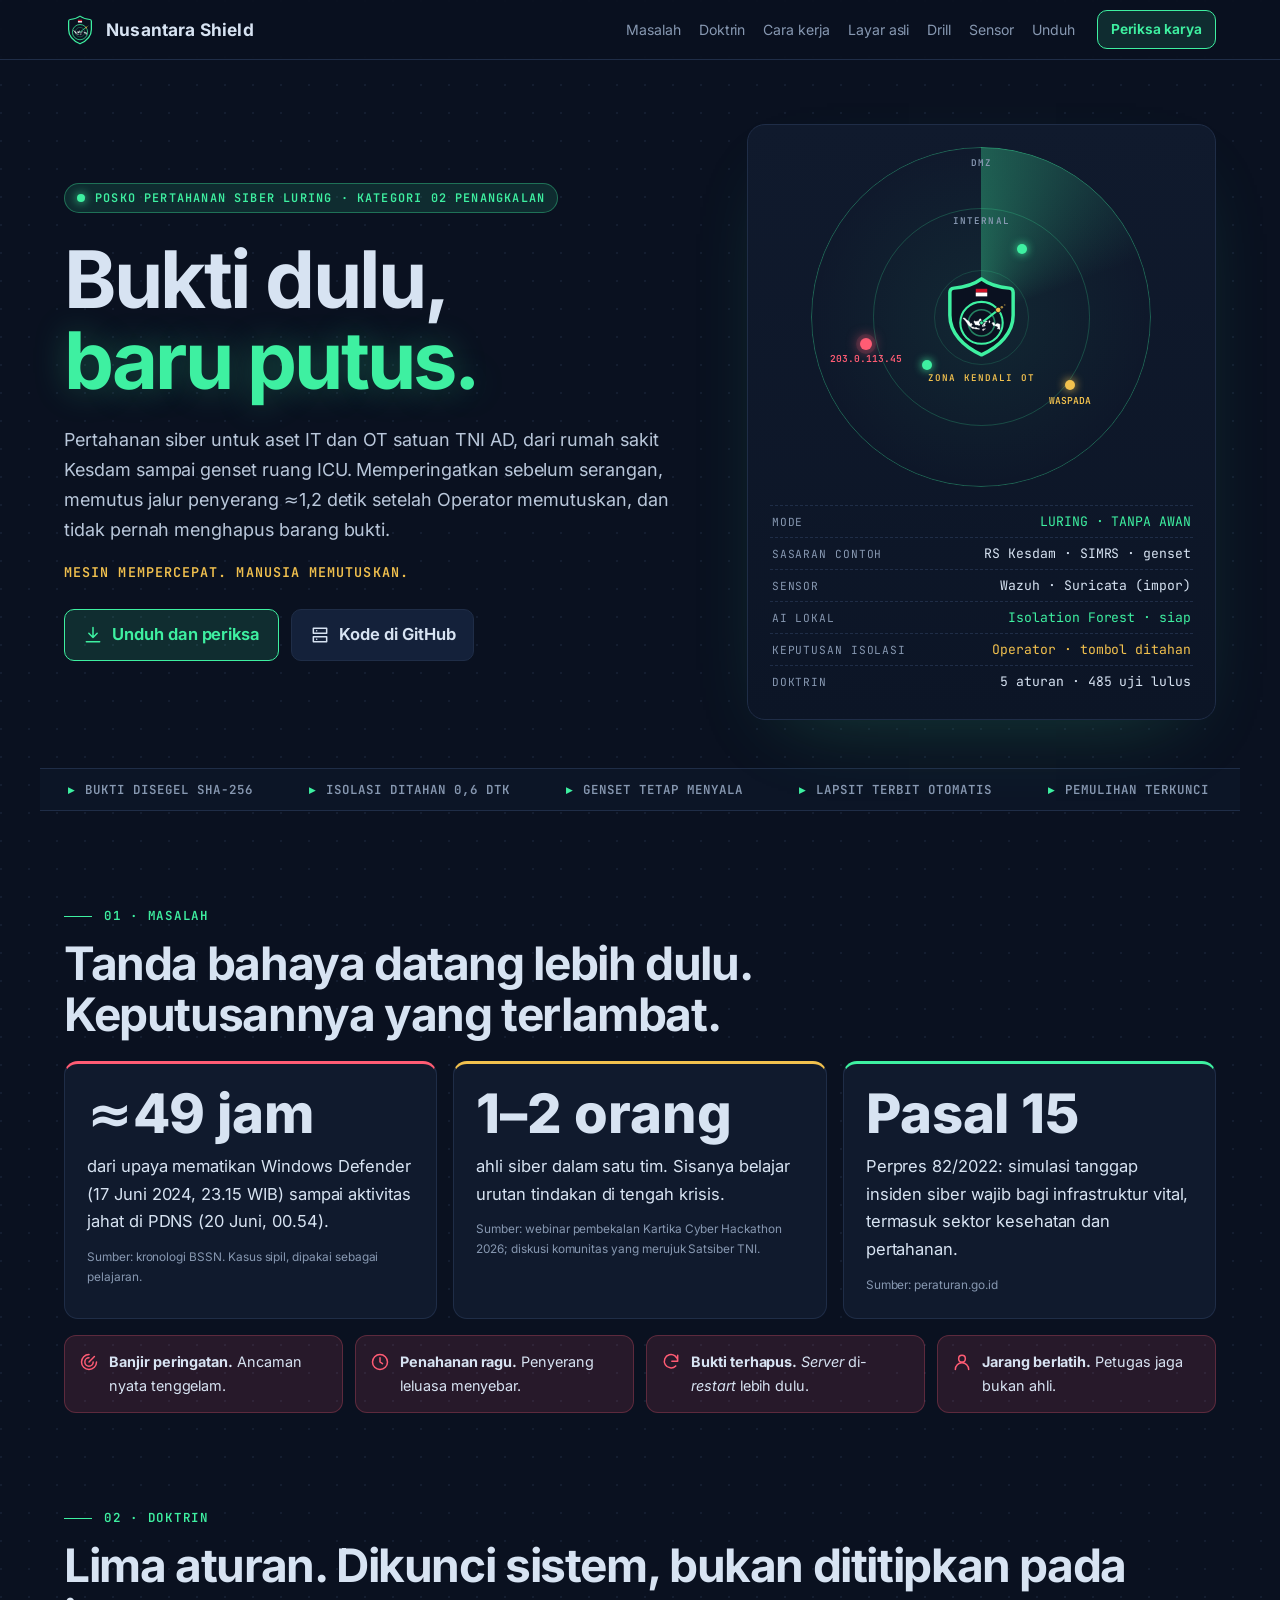
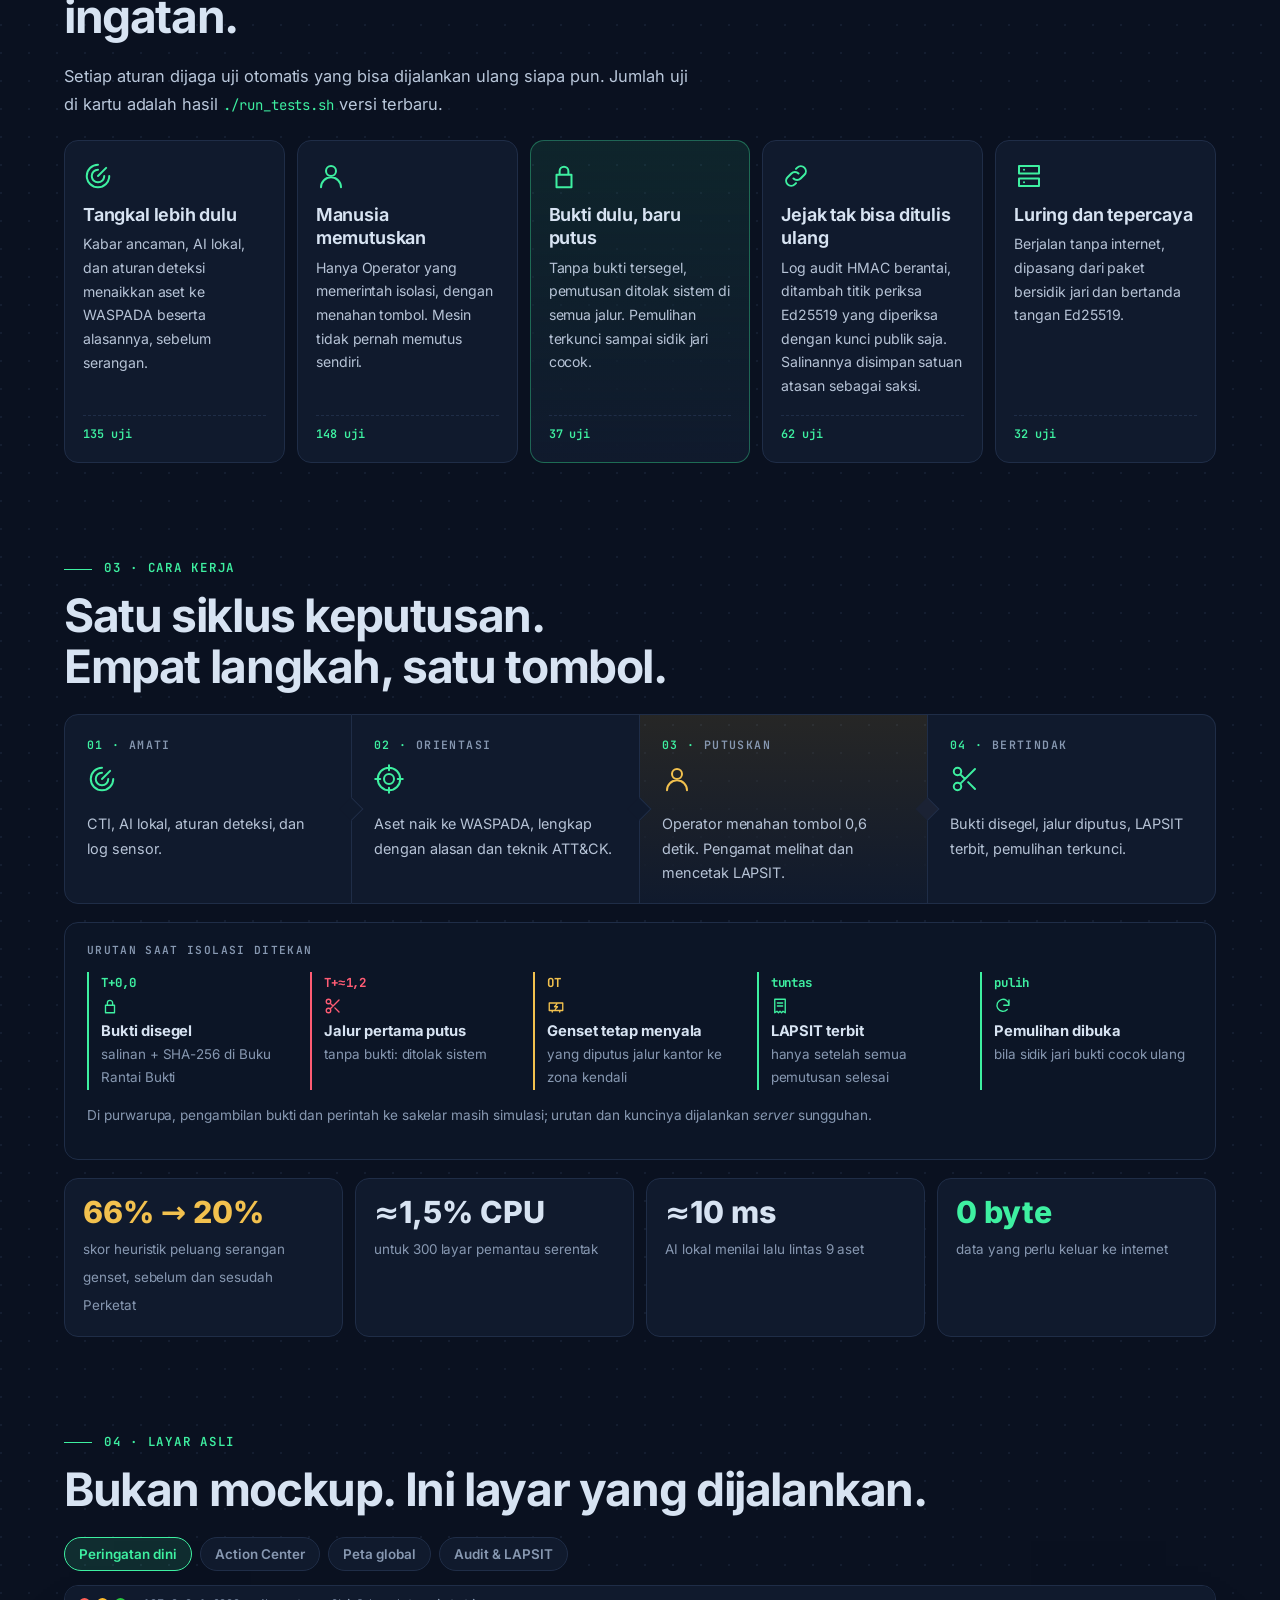
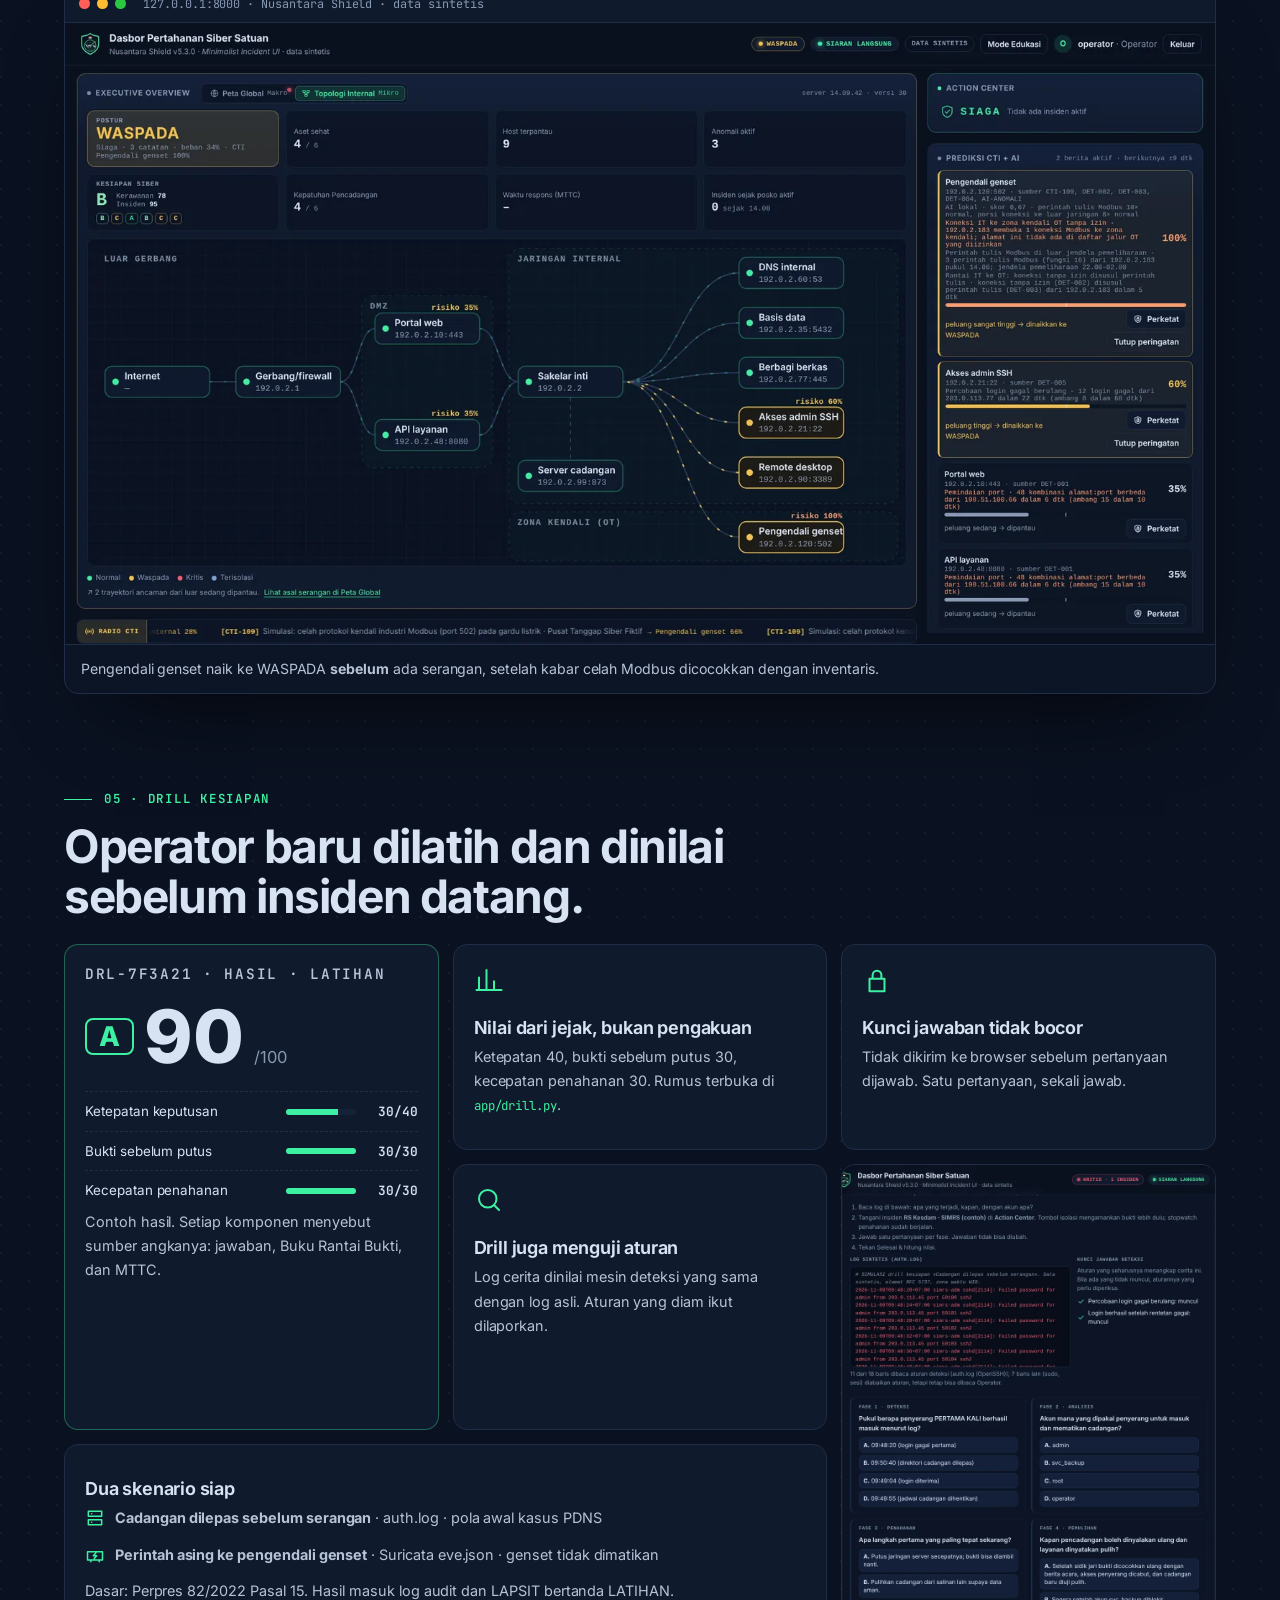
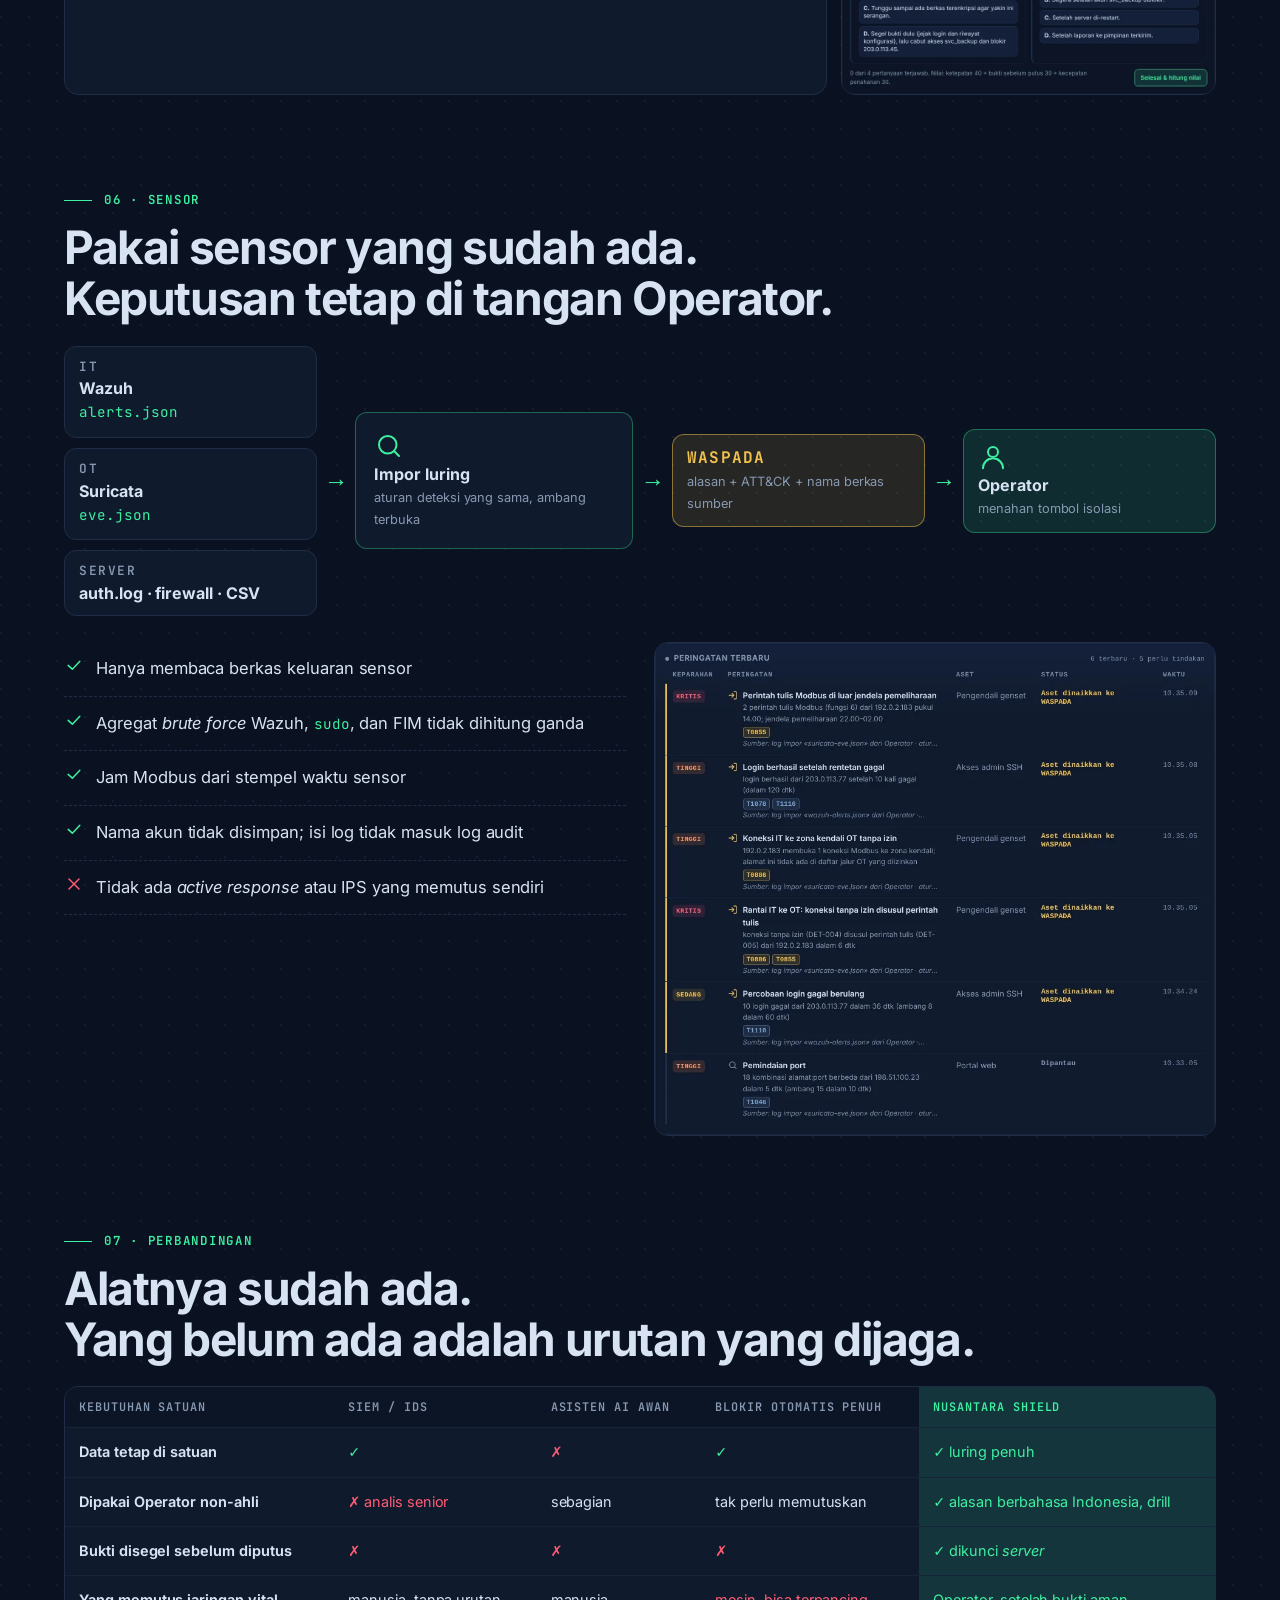
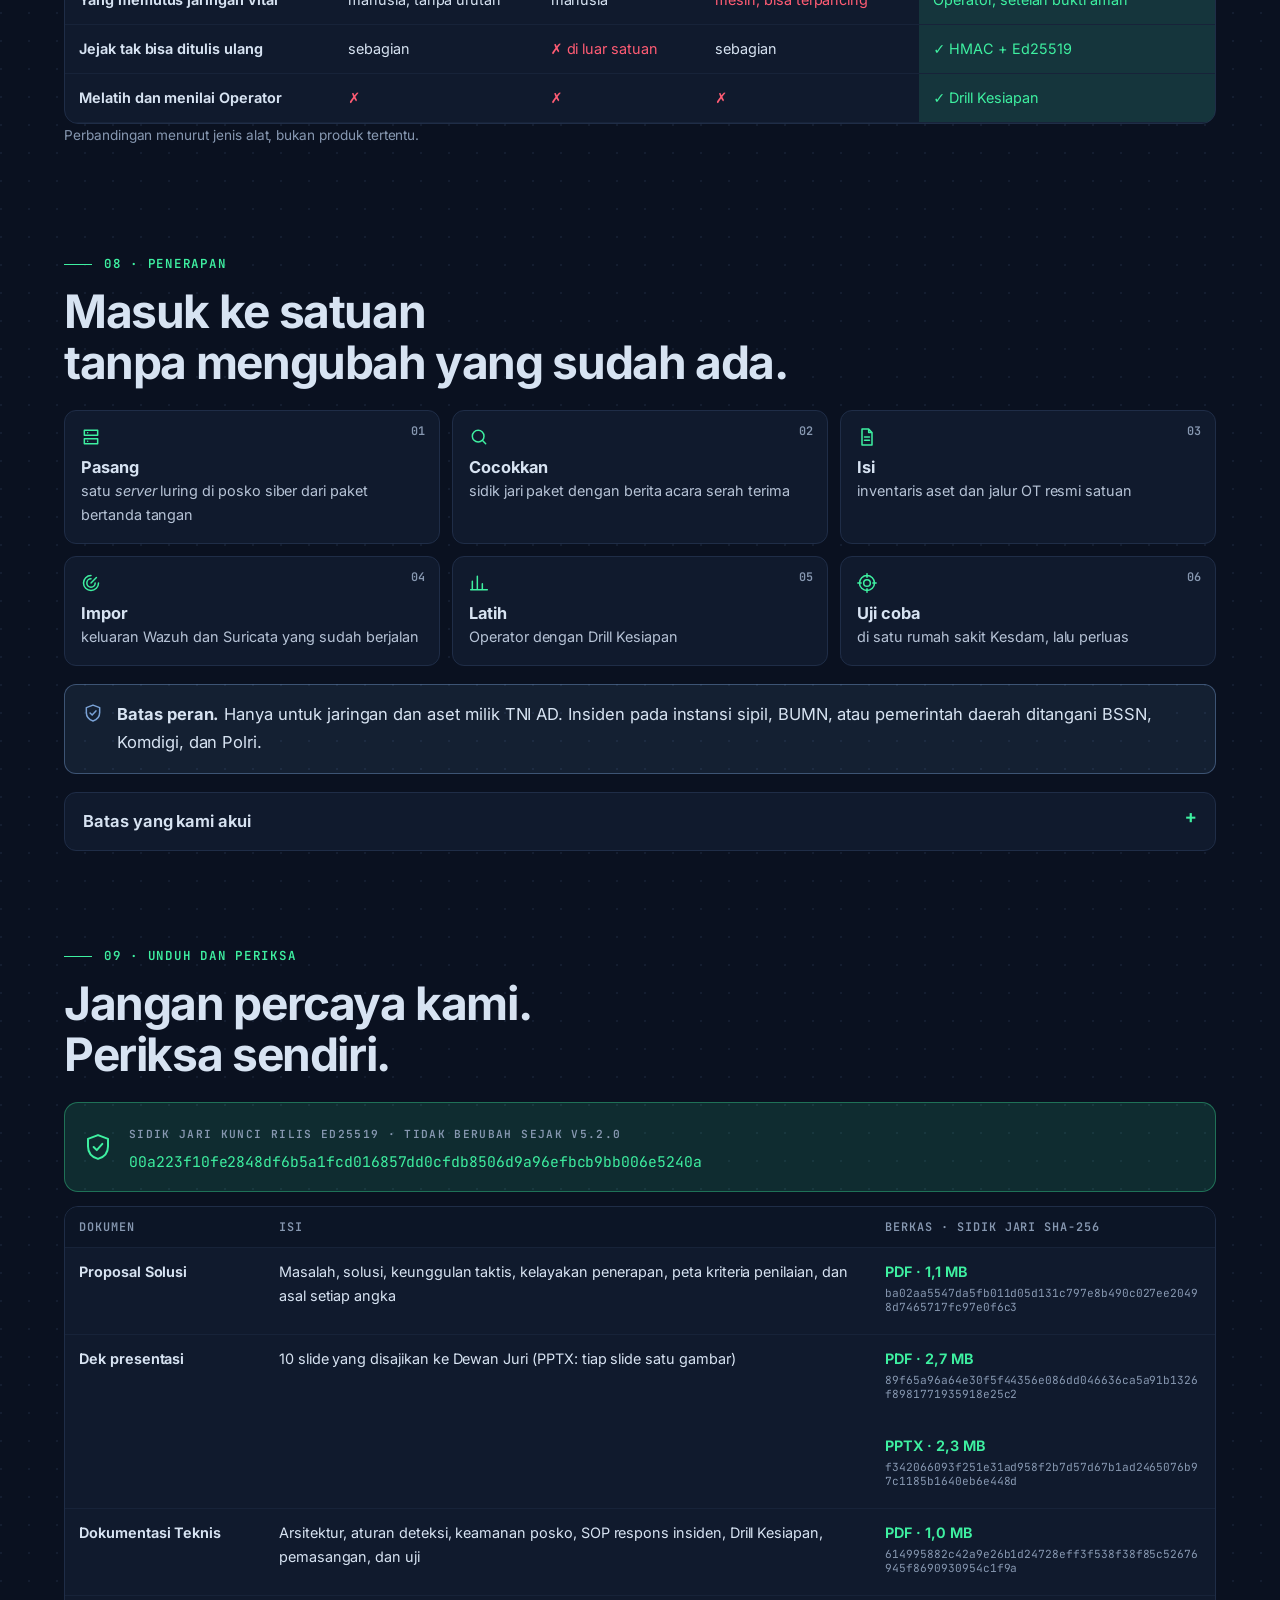
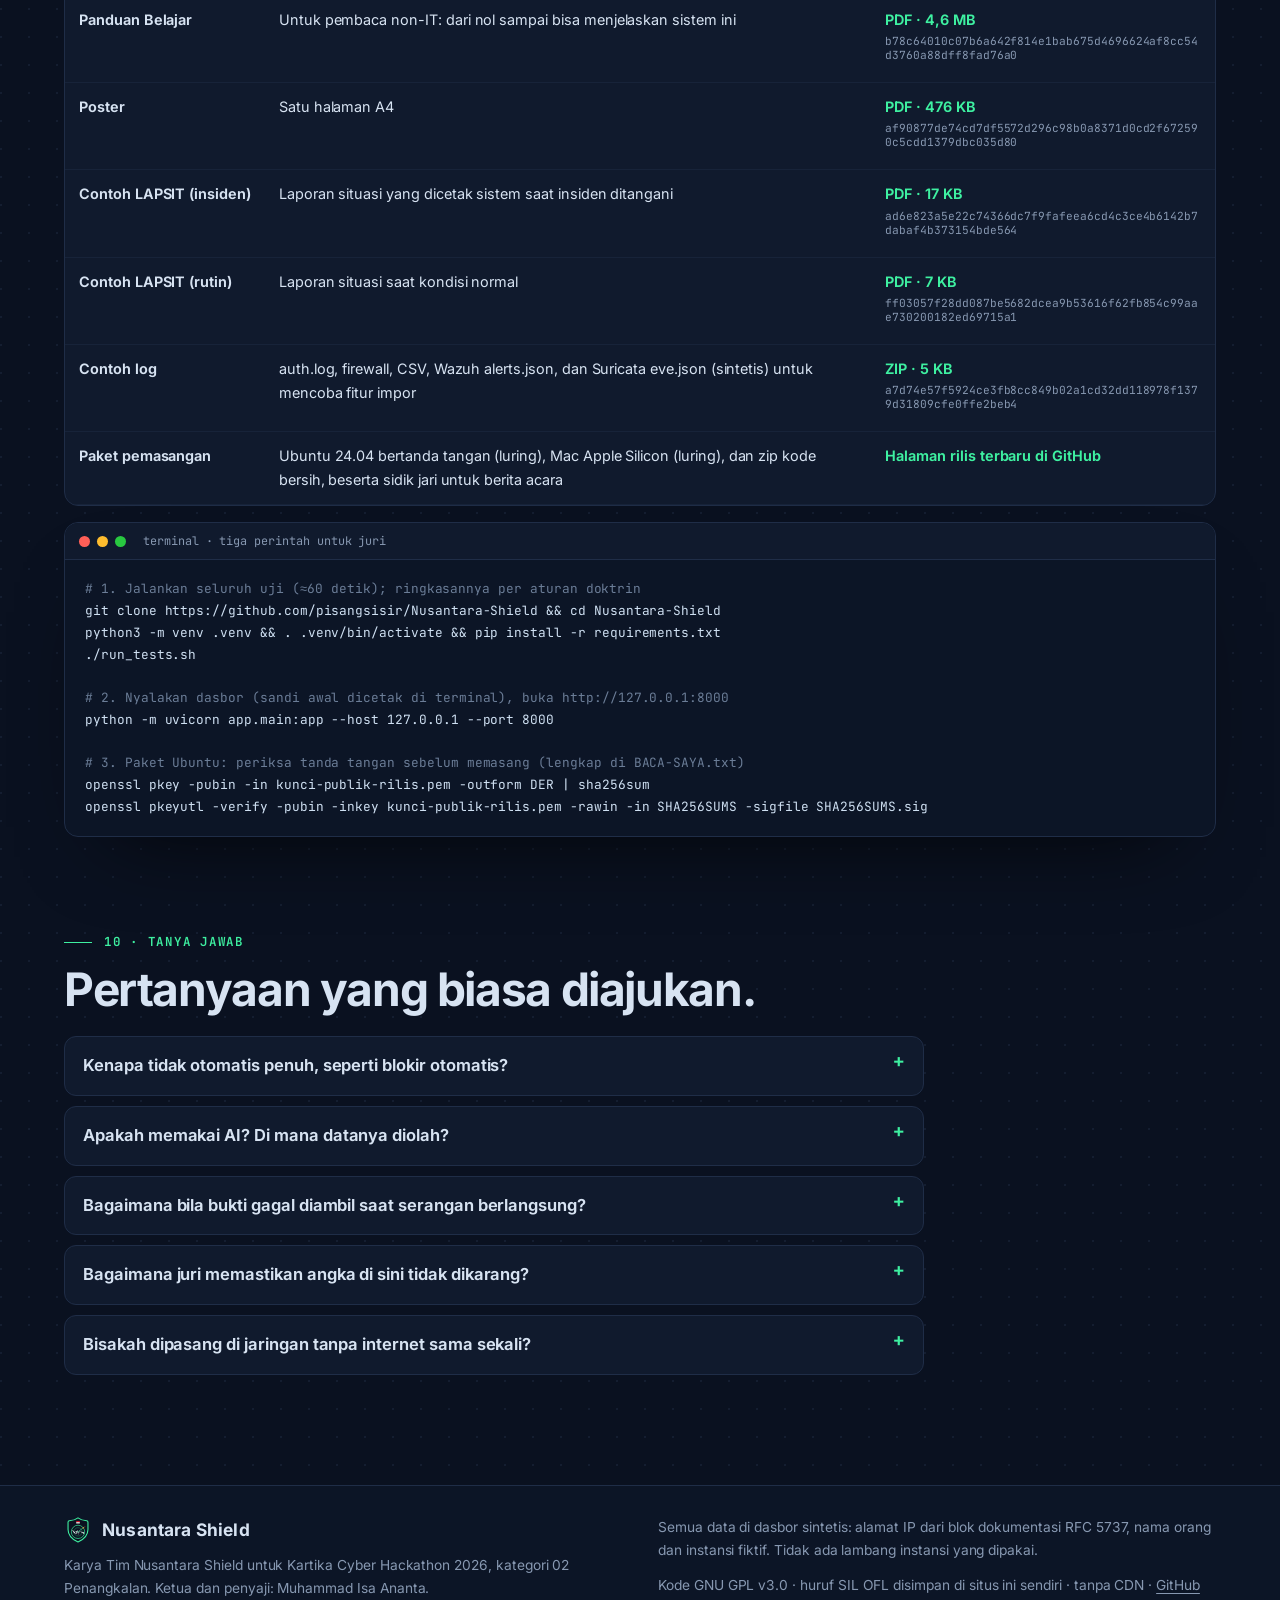
==== commit 24ab304b: "Dek: Lampiran C Prinsip yang Bisa Diuji; contoh LAPSIT v5.4.2 Slide baru (dek 10 slide) dengan enam " ====
--- a/situs/index.html
+++ b/situs/index.html
@@ -328,12 +328,12 @@
         <tbody>
 <!-- UNDUH:MULAI -->
           <tr><td>Proposal Solusi</td><td>Masalah, solusi, keunggulan taktis, kelayakan penerapan, peta kriteria penilaian, dan asal setiap angka</td><td><a class="berkas" href="unduh/Proposal-Solusi-Nusantara-Shield.pdf" download>PDF · 1,1 MB</a> <span class="sidik">ba02aa5547da5fb011d05d131c797e8b490c027ee20498d7465717fc97e0f6c3</span></td></tr>
-          <tr><td>Dek presentasi</td><td>9 slide yang disajikan ke Dewan Juri (PPTX: tiap slide satu gambar)</td><td><a class="berkas" href="unduh/Slide-Nusantara-Shield.pdf" download>PDF · 2,4 MB</a> <span class="sidik">17cb3d032d44d36959495b1f3f120806ee6f1f463d7c0cfd9e1034b7bb517c0e</span><br><a class="berkas" href="unduh/Slide-Nusantara-Shield.pptx" download>PPTX · 2,1 MB</a> <span class="sidik">1027d102cd564d99d2d58b2ff2264c4402bd4930d20ff28887ddb4c986d4e075</span></td></tr>
+          <tr><td>Dek presentasi</td><td>10 slide yang disajikan ke Dewan Juri (PPTX: tiap slide satu gambar)</td><td><a class="berkas" href="unduh/Slide-Nusantara-Shield.pdf" download>PDF · 2,7 MB</a> <span class="sidik">89f65a96a64e30f5f44356e086dd046636ca5a91b1326f8981771935918e25c2</span><br><a class="berkas" href="unduh/Slide-Nusantara-Shield.pptx" download>PPTX · 2,3 MB</a> <span class="sidik">f342066093f251e31ad958f2b7d57d67b1ad2465076b97c1185b1640eb6e448d</span></td></tr>
           <tr><td>Dokumentasi Teknis</td><td>Arsitektur, aturan deteksi, keamanan posko, SOP respons insiden, Drill Kesiapan, pemasangan, dan uji</td><td><a class="berkas" href="unduh/Dokumentasi-Teknis-Nusantara-Shield.pdf" download>PDF · 1,0 MB</a> <span class="sidik">614995882c42a9e26b1d24728eff3f538f38f85c52676945f8690930954c1f9a</span></td></tr>
           <tr><td>Panduan Belajar</td><td>Untuk pembaca non-IT: dari nol sampai bisa menjelaskan sistem ini</td><td><a class="berkas" href="unduh/Panduan-Belajar-Nusantara-Shield.pdf" download>PDF · 4,6 MB</a> <span class="sidik">b78c64010c07b6a642f814e1bab675d4696624af8cc54d3760a88dff8fad76a0</span></td></tr>
           <tr><td>Poster</td><td>Satu halaman A4</td><td><a class="berkas" href="unduh/Poster-Nusantara-Shield.pdf" download>PDF · 476 KB</a> <span class="sidik">af90877de74cd7df5572d296c98b0a8371d0cd2f672590c5cdd1379dbc035d80</span></td></tr>
-          <tr><td>Contoh LAPSIT (insiden)</td><td>Laporan situasi yang dicetak sistem saat insiden ditangani</td><td><a class="berkas" href="unduh/Contoh-LAPSIT-insiden.pdf" download>PDF · 17 KB</a> <span class="sidik">608da0fe2aba0389599ab193133995a41a3f6c6508fa8279fbe73630255b55b1</span></td></tr>
-          <tr><td>Contoh LAPSIT (rutin)</td><td>Laporan situasi saat kondisi normal</td><td><a class="berkas" href="unduh/Contoh-LAPSIT-kondisi-normal.pdf" download>PDF · 7 KB</a> <span class="sidik">e8e39c8f50d046b05a330f529a9cfc302c1ba07433deb090aa24d4dada8f398c</span></td></tr>
+          <tr><td>Contoh LAPSIT (insiden)</td><td>Laporan situasi yang dicetak sistem saat insiden ditangani</td><td><a class="berkas" href="unduh/Contoh-LAPSIT-insiden.pdf" download>PDF · 17 KB</a> <span class="sidik">ad6e823a5e22c74366dc7f9fafeea6cd4c3ce4b6142b7dabaf4b373154bde564</span></td></tr>
+          <tr><td>Contoh LAPSIT (rutin)</td><td>Laporan situasi saat kondisi normal</td><td><a class="berkas" href="unduh/Contoh-LAPSIT-kondisi-normal.pdf" download>PDF · 7 KB</a> <span class="sidik">ff03057f28dd087be5682dcea9b53616f62fb854c99aae730200182ed69715a1</span></td></tr>
           <tr><td>Contoh log</td><td>auth.log, firewall, CSV, Wazuh alerts.json, dan Suricata eve.json (sintetis) untuk mencoba fitur impor</td><td><a class="berkas" href="unduh/contoh-log.zip" download>ZIP · 5 KB</a> <span class="sidik">a7d74e57f5924ce3fb8cc849b02a1cd32dd118978f1379d31809cfe0ffe2beb4</span></td></tr>
 <!-- UNDUH:AKHIR -->
           <tr><td>Paket pemasangan</td><td>Ubuntu 24.04 bertanda tangan (luring), Mac Apple Silicon (luring), dan zip kode bersih, beserta sidik jari untuk berita acara</td><td><a class="berkas" href="https://github.com/pisangsisir/Nusantara-Shield/releases/latest">Halaman rilis terbaru di GitHub</a></td></tr>
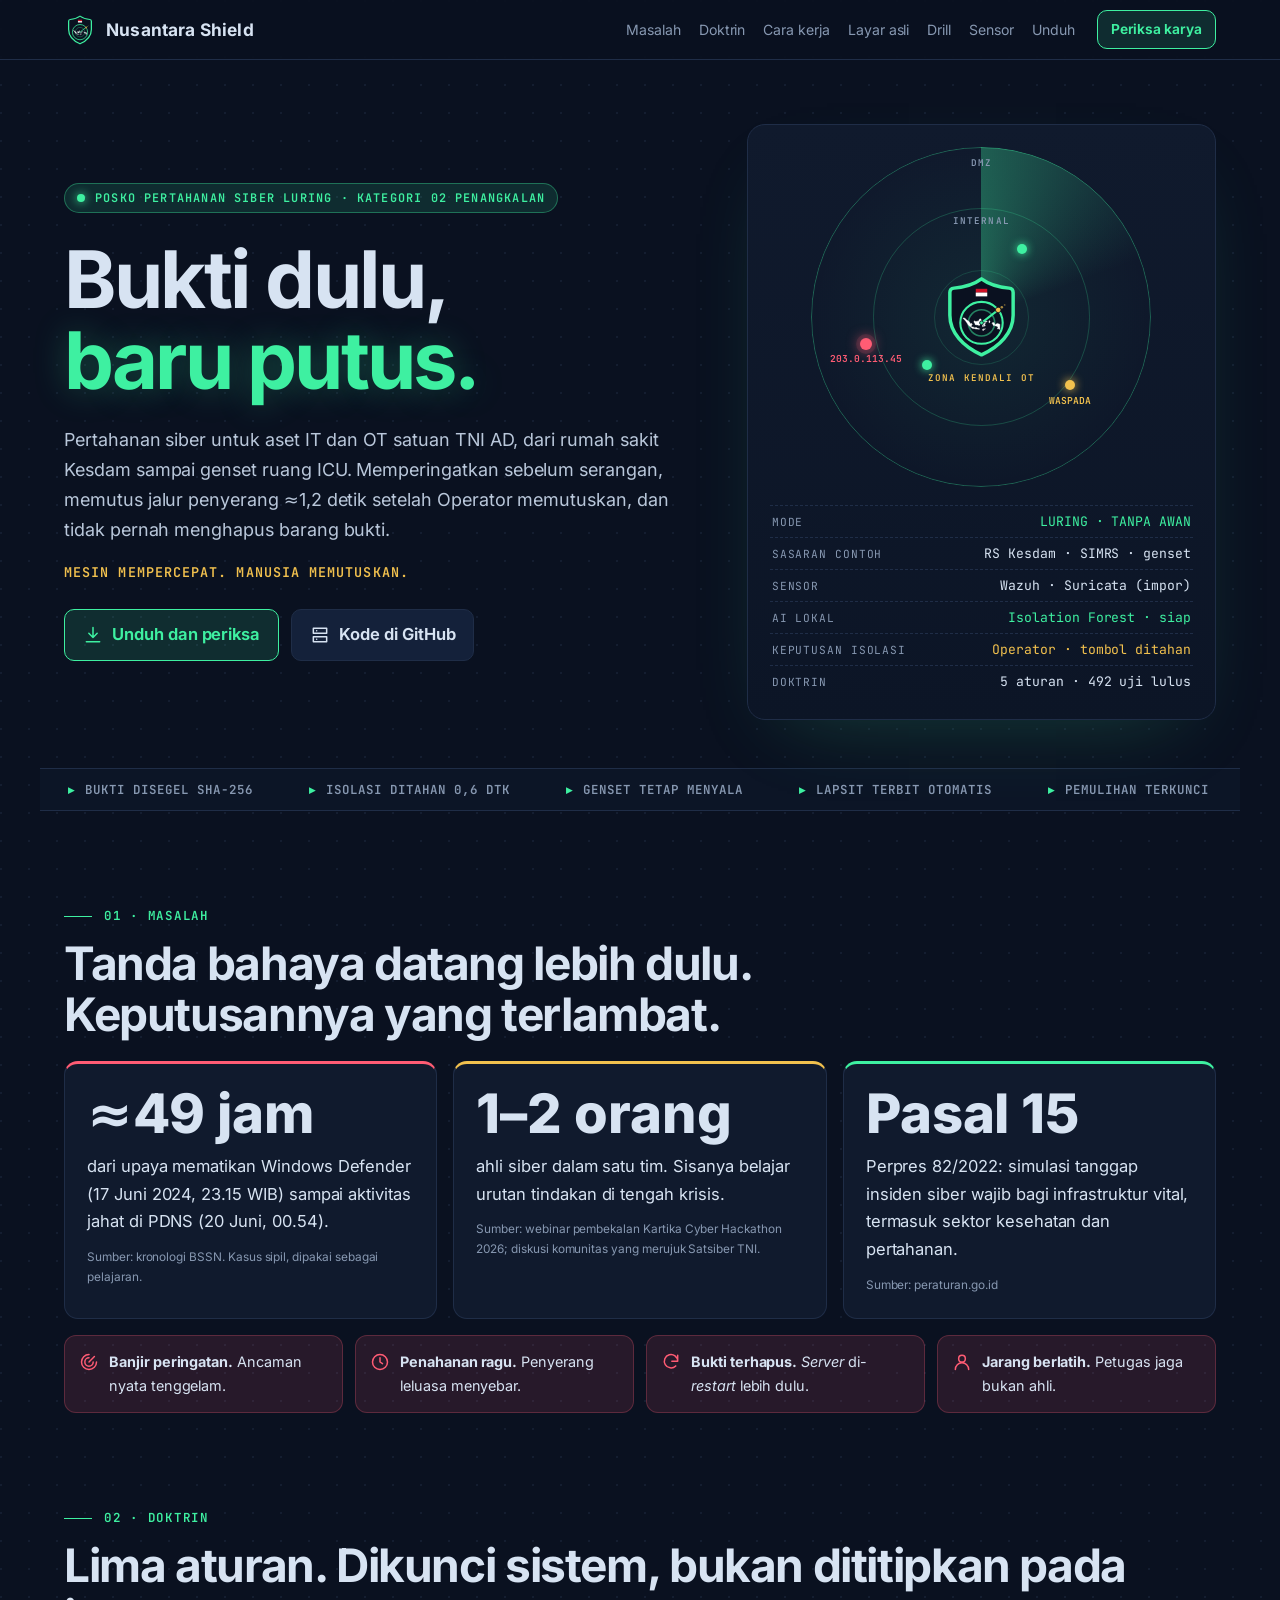
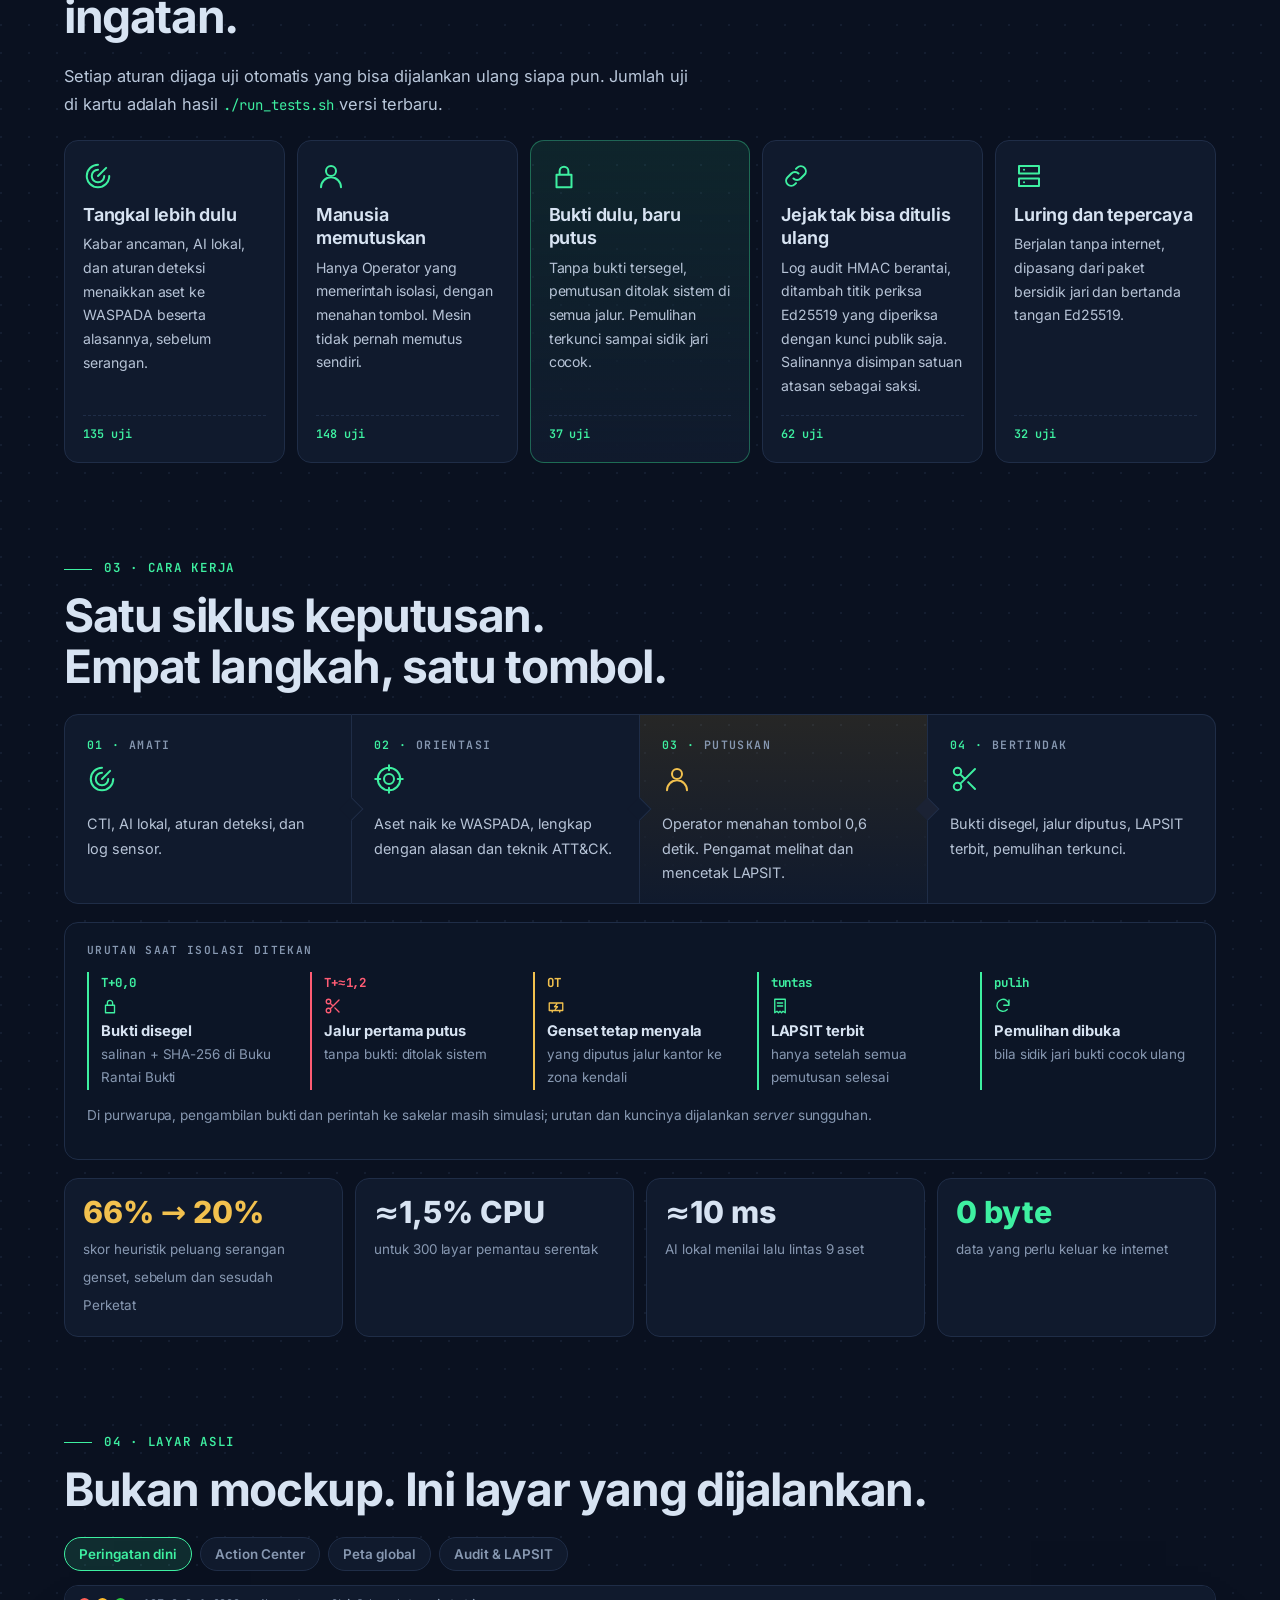
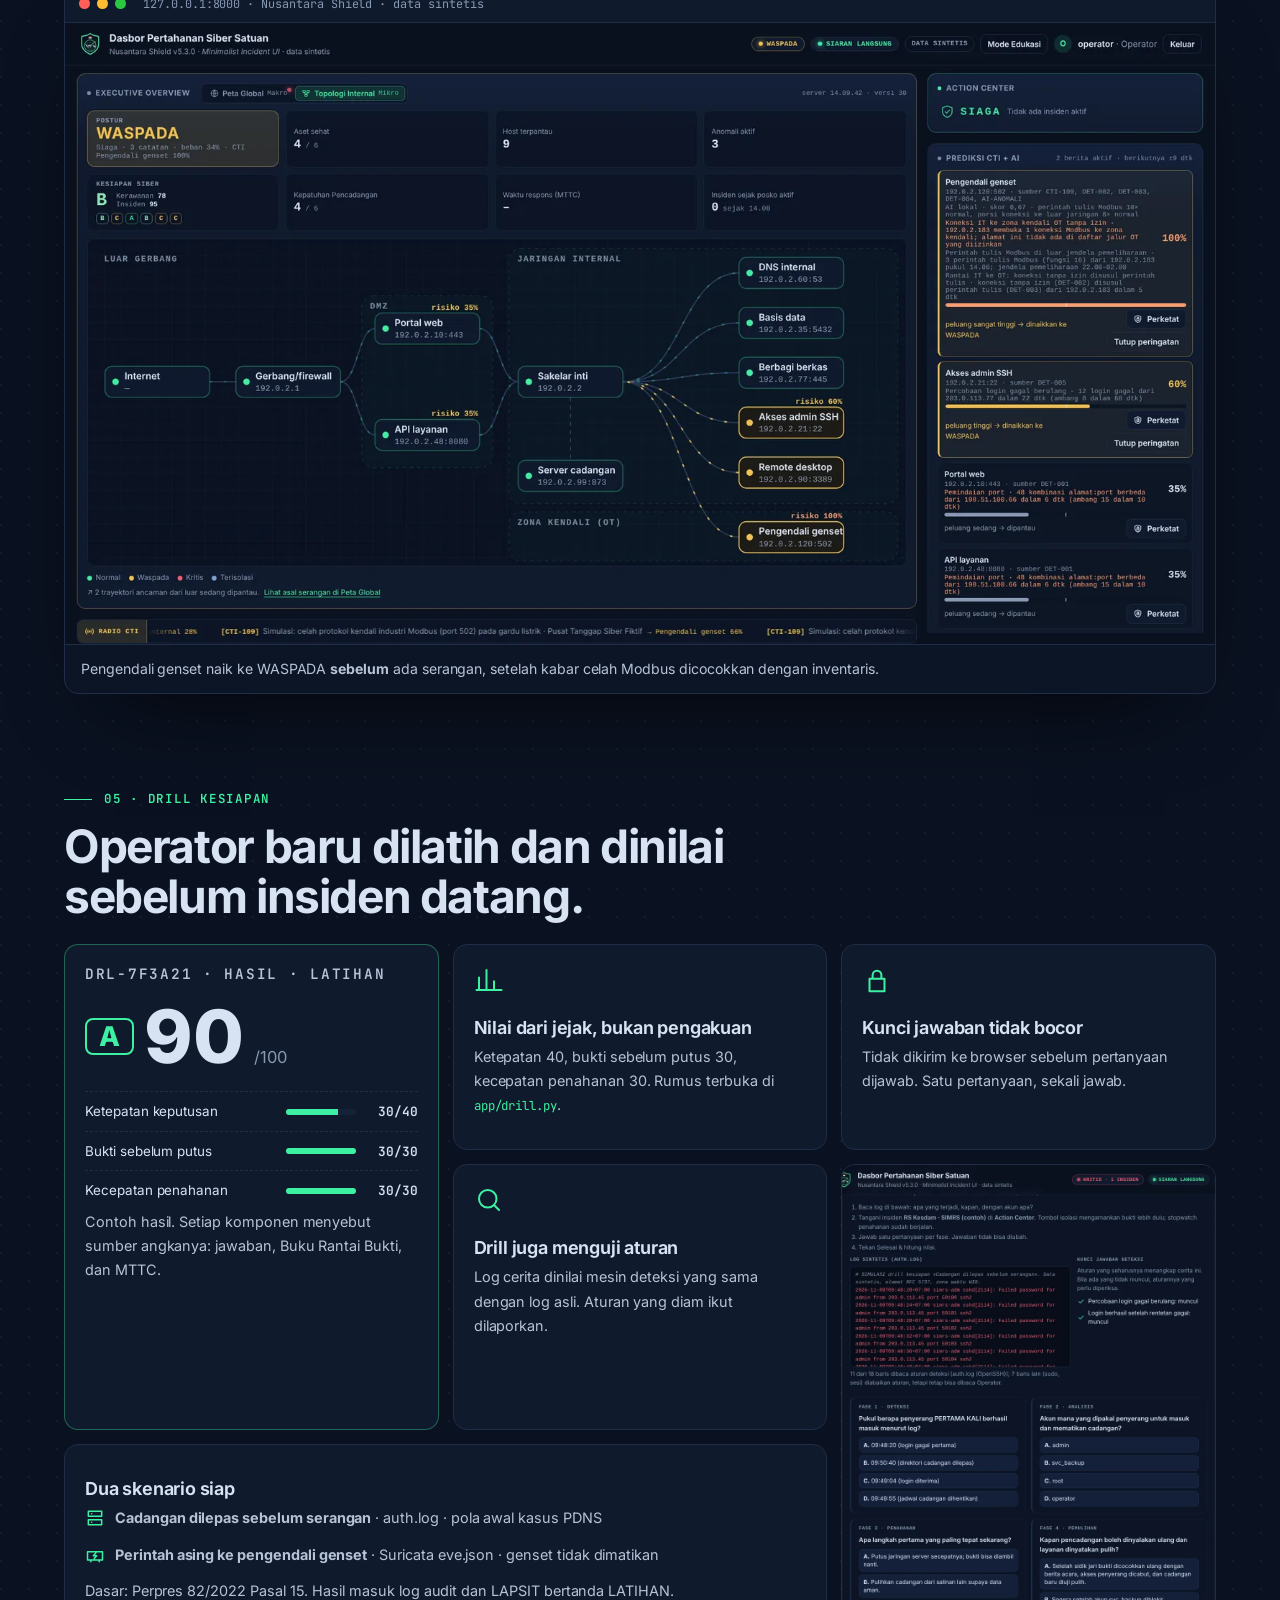
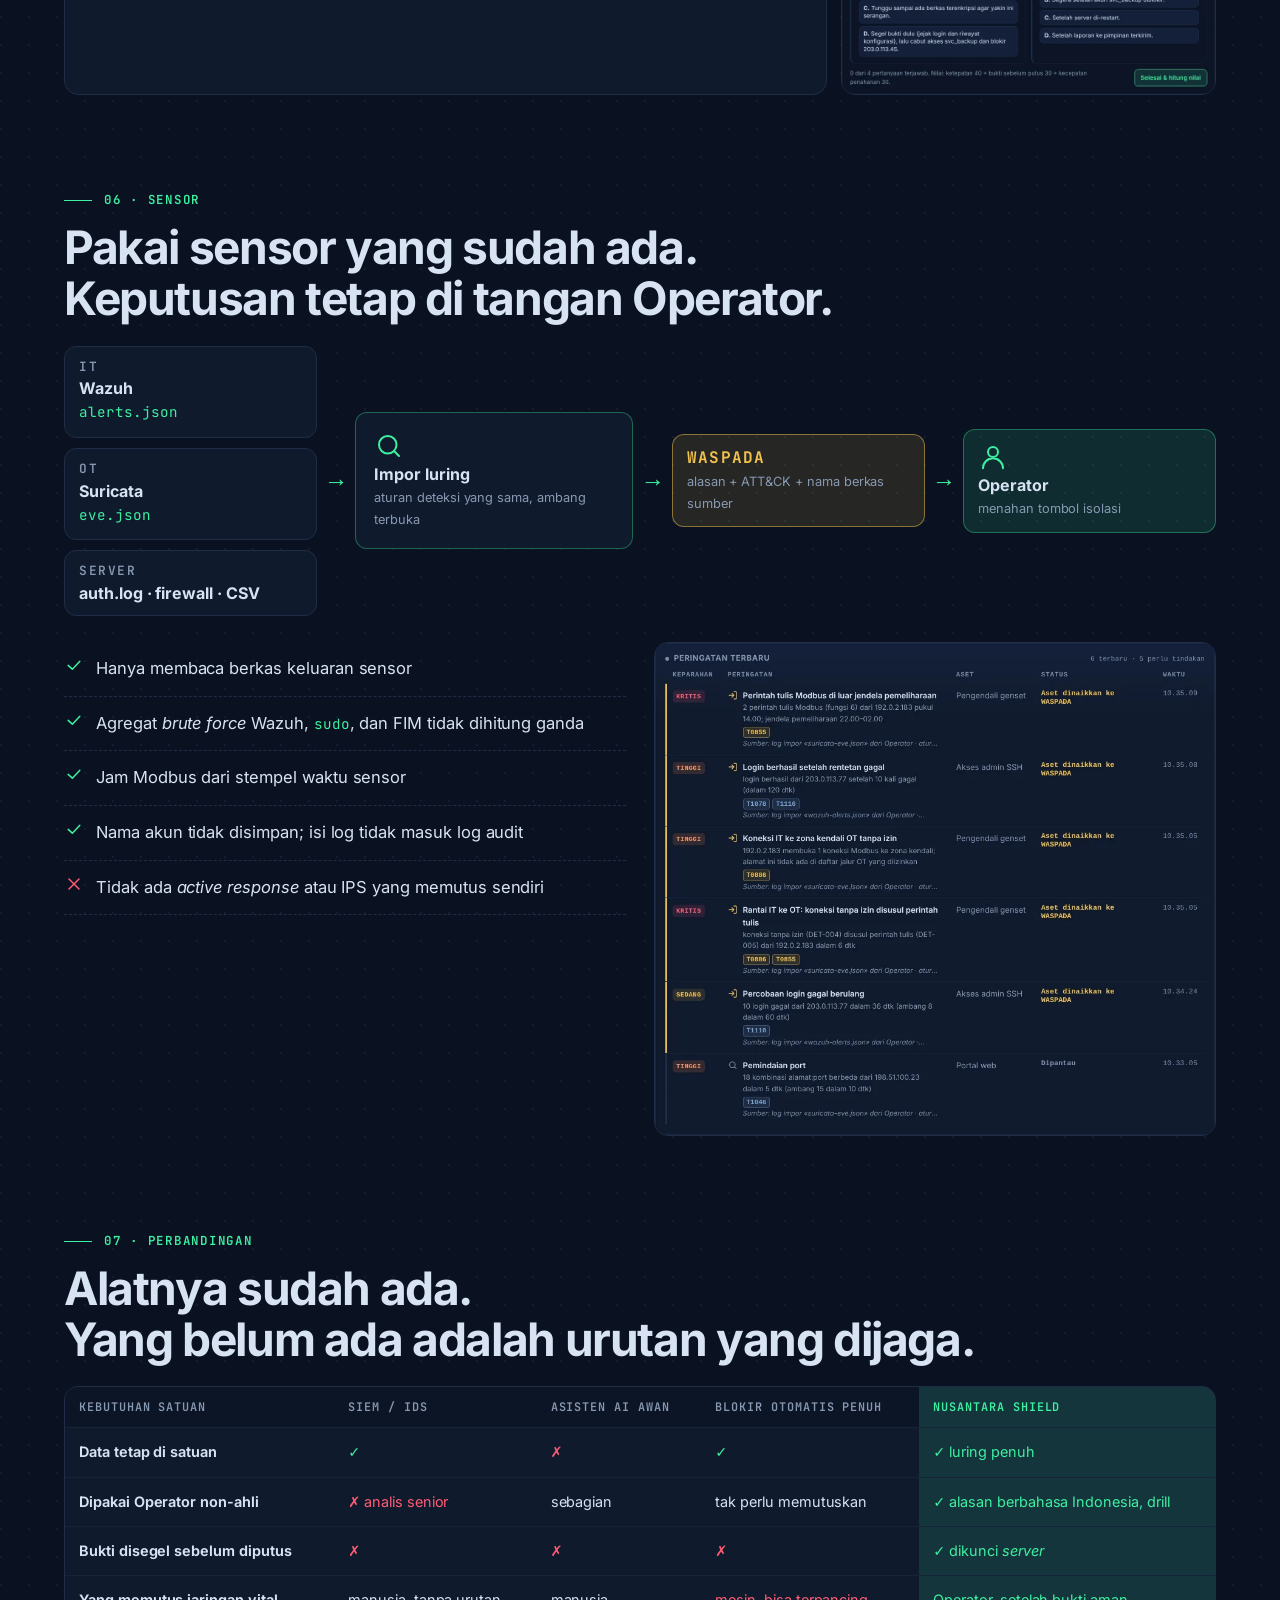
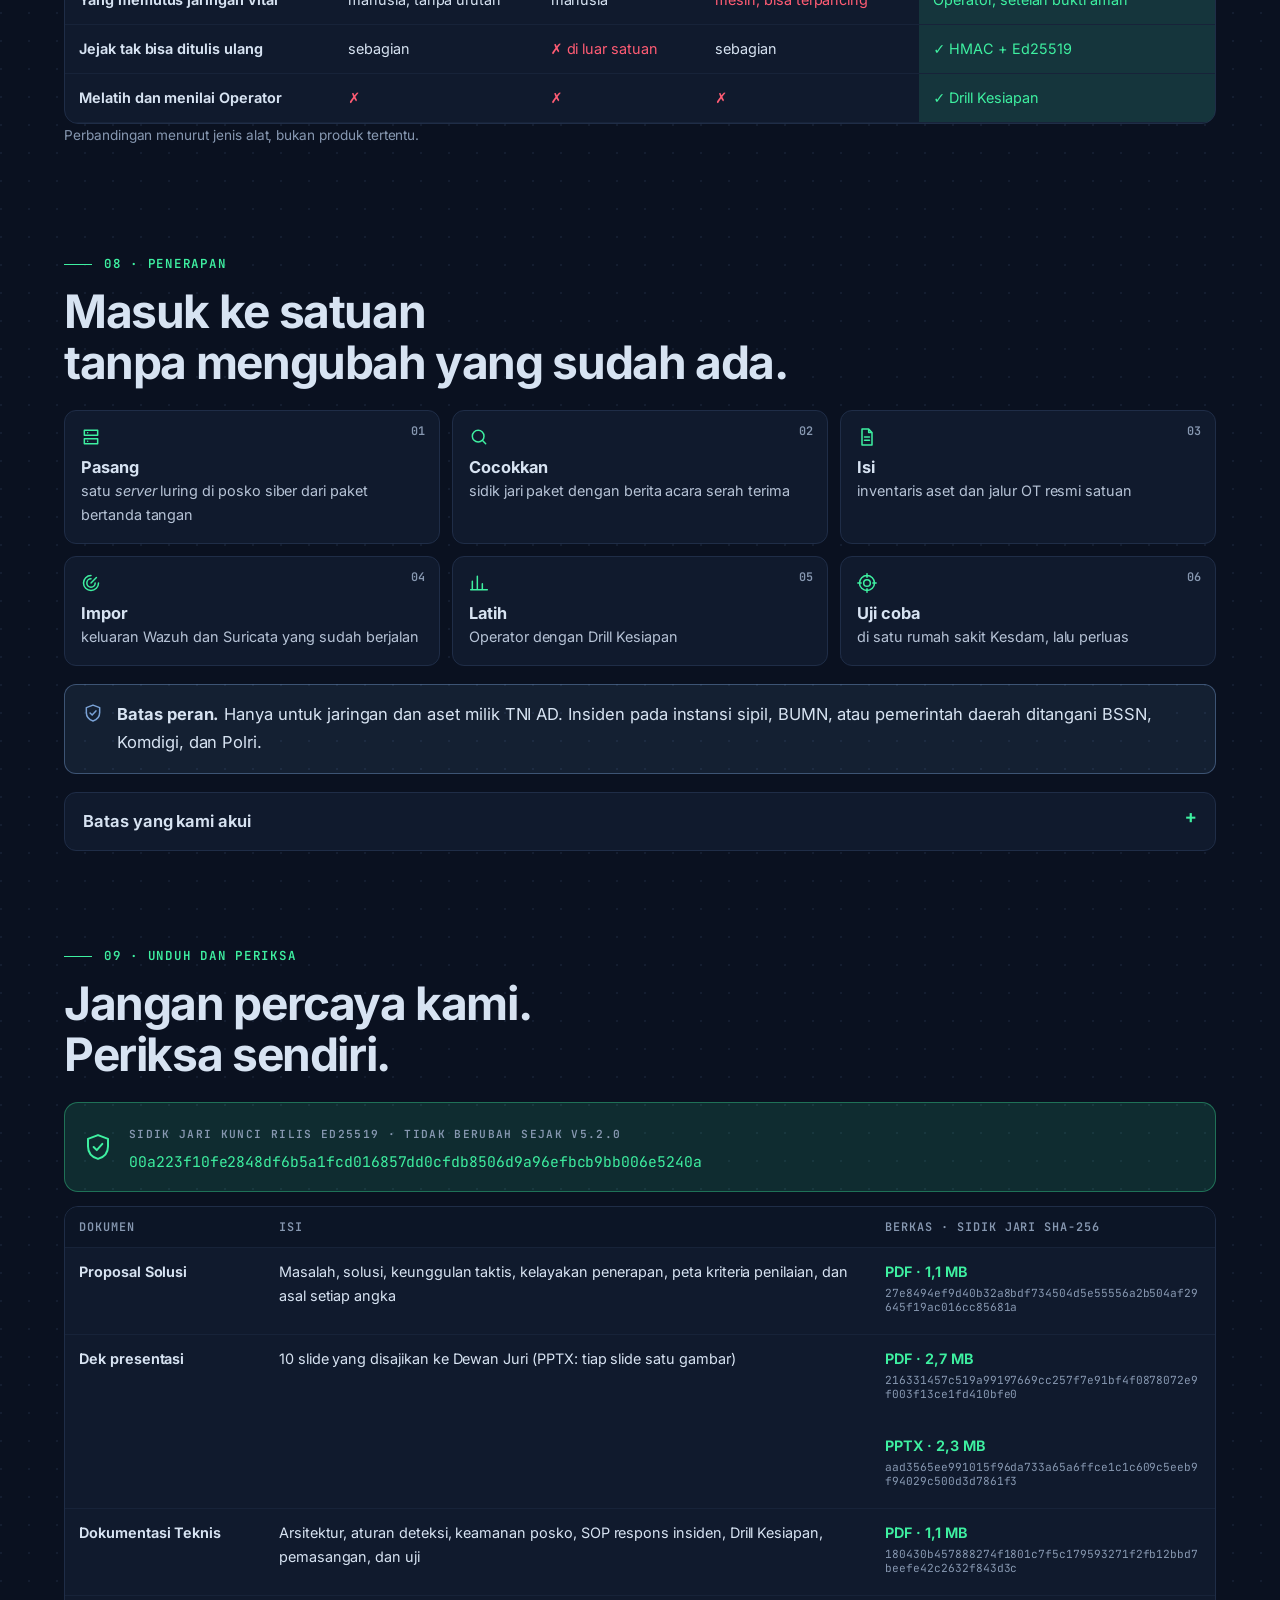
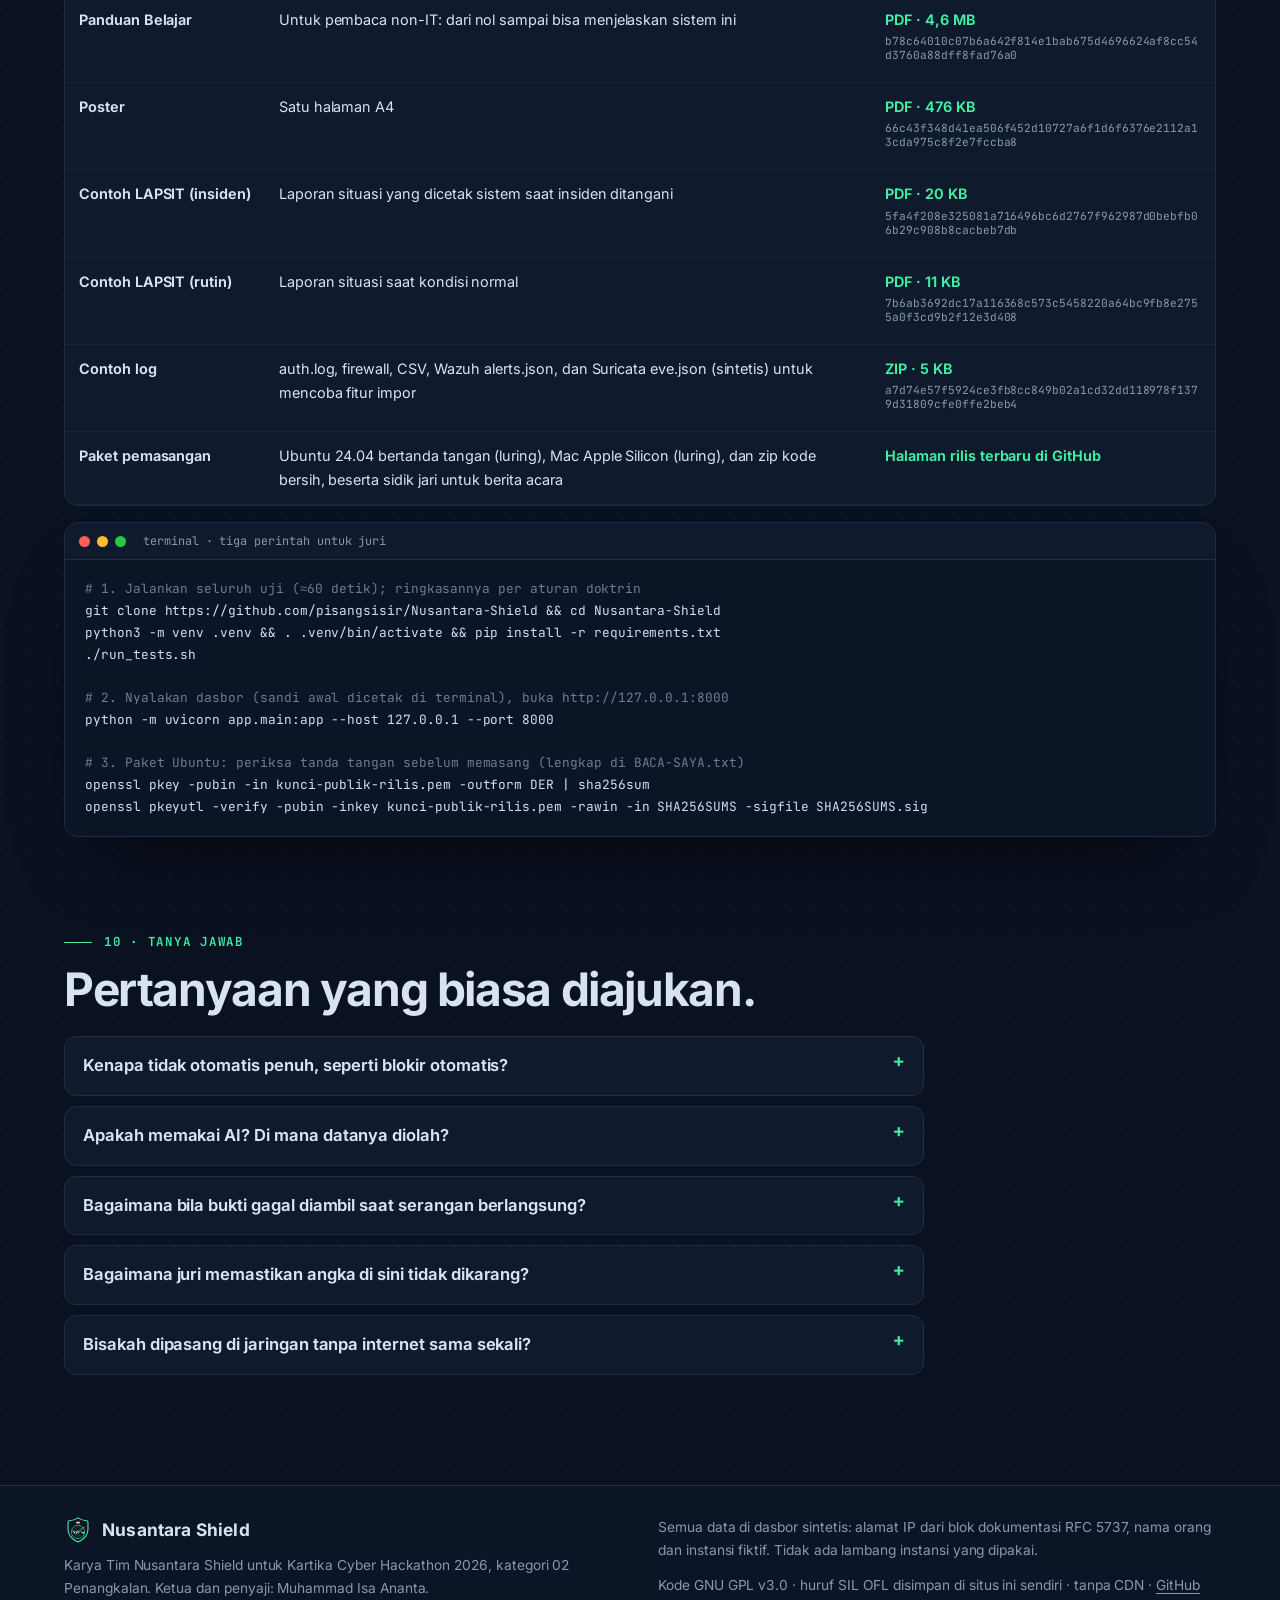
==== commit b61ce069: "v5.4.3: Tindak lanjut yang disarankan di LAPSIT; penulisan LAPSIT menurut PUEBI - Bagian 6 LAPSIT: S" ====
--- a/situs/index.html
+++ b/situs/index.html
@@ -82,7 +82,7 @@
         <div><dt>Sensor</dt><dd>Wazuh · Suricata (impor)</dd></div>
         <div><dt>AI lokal</dt><dd class="neon">Isolation Forest · siap</dd></div>
         <div><dt>Keputusan isolasi</dt><dd class="kuning">Operator · tombol ditahan</dd></div>
-        <div><dt>Doktrin</dt><dd>5 aturan · 485 uji lulus</dd></div>
+        <div><dt>Doktrin</dt><dd>5 aturan · 492 uji lulus</dd></div>
       </dl>
     </div>
   </section>
@@ -327,13 +327,13 @@
         <thead><tr><th scope="col">Dokumen</th><th scope="col">Isi</th><th scope="col">Berkas · sidik jari SHA-256</th></tr></thead>
         <tbody>
 <!-- UNDUH:MULAI -->
-          <tr><td>Proposal Solusi</td><td>Masalah, solusi, keunggulan taktis, kelayakan penerapan, peta kriteria penilaian, dan asal setiap angka</td><td><a class="berkas" href="unduh/Proposal-Solusi-Nusantara-Shield.pdf" download>PDF · 1,1 MB</a> <span class="sidik">ba02aa5547da5fb011d05d131c797e8b490c027ee20498d7465717fc97e0f6c3</span></td></tr>
-          <tr><td>Dek presentasi</td><td>10 slide yang disajikan ke Dewan Juri (PPTX: tiap slide satu gambar)</td><td><a class="berkas" href="unduh/Slide-Nusantara-Shield.pdf" download>PDF · 2,7 MB</a> <span class="sidik">89f65a96a64e30f5f44356e086dd046636ca5a91b1326f8981771935918e25c2</span><br><a class="berkas" href="unduh/Slide-Nusantara-Shield.pptx" download>PPTX · 2,3 MB</a> <span class="sidik">f342066093f251e31ad958f2b7d57d67b1ad2465076b97c1185b1640eb6e448d</span></td></tr>
-          <tr><td>Dokumentasi Teknis</td><td>Arsitektur, aturan deteksi, keamanan posko, SOP respons insiden, Drill Kesiapan, pemasangan, dan uji</td><td><a class="berkas" href="unduh/Dokumentasi-Teknis-Nusantara-Shield.pdf" download>PDF · 1,0 MB</a> <span class="sidik">614995882c42a9e26b1d24728eff3f538f38f85c52676945f8690930954c1f9a</span></td></tr>
+          <tr><td>Proposal Solusi</td><td>Masalah, solusi, keunggulan taktis, kelayakan penerapan, peta kriteria penilaian, dan asal setiap angka</td><td><a class="berkas" href="unduh/Proposal-Solusi-Nusantara-Shield.pdf" download>PDF · 1,1 MB</a> <span class="sidik">27e8494ef9d40b32a8bdf734504d5e55556a2b504af29645f19ac016cc85681a</span></td></tr>
+          <tr><td>Dek presentasi</td><td>10 slide yang disajikan ke Dewan Juri (PPTX: tiap slide satu gambar)</td><td><a class="berkas" href="unduh/Slide-Nusantara-Shield.pdf" download>PDF · 2,7 MB</a> <span class="sidik">216331457c519a99197669cc257f7e91bf4f0878072e9f003f13ce1fd410bfe0</span><br><a class="berkas" href="unduh/Slide-Nusantara-Shield.pptx" download>PPTX · 2,3 MB</a> <span class="sidik">aad3565ee991015f96da733a65a6ffce1c1c609c5eeb9f94029c500d3d7861f3</span></td></tr>
+          <tr><td>Dokumentasi Teknis</td><td>Arsitektur, aturan deteksi, keamanan posko, SOP respons insiden, Drill Kesiapan, pemasangan, dan uji</td><td><a class="berkas" href="unduh/Dokumentasi-Teknis-Nusantara-Shield.pdf" download>PDF · 1,1 MB</a> <span class="sidik">180430b457888274f1801c7f5c179593271f2fb12bbd7beefe42c2632f843d3c</span></td></tr>
           <tr><td>Panduan Belajar</td><td>Untuk pembaca non-IT: dari nol sampai bisa menjelaskan sistem ini</td><td><a class="berkas" href="unduh/Panduan-Belajar-Nusantara-Shield.pdf" download>PDF · 4,6 MB</a> <span class="sidik">b78c64010c07b6a642f814e1bab675d4696624af8cc54d3760a88dff8fad76a0</span></td></tr>
-          <tr><td>Poster</td><td>Satu halaman A4</td><td><a class="berkas" href="unduh/Poster-Nusantara-Shield.pdf" download>PDF · 476 KB</a> <span class="sidik">af90877de74cd7df5572d296c98b0a8371d0cd2f672590c5cdd1379dbc035d80</span></td></tr>
-          <tr><td>Contoh LAPSIT (insiden)</td><td>Laporan situasi yang dicetak sistem saat insiden ditangani</td><td><a class="berkas" href="unduh/Contoh-LAPSIT-insiden.pdf" download>PDF · 17 KB</a> <span class="sidik">ad6e823a5e22c74366dc7f9fafeea6cd4c3ce4b6142b7dabaf4b373154bde564</span></td></tr>
-          <tr><td>Contoh LAPSIT (rutin)</td><td>Laporan situasi saat kondisi normal</td><td><a class="berkas" href="unduh/Contoh-LAPSIT-kondisi-normal.pdf" download>PDF · 7 KB</a> <span class="sidik">ff03057f28dd087be5682dcea9b53616f62fb854c99aae730200182ed69715a1</span></td></tr>
+          <tr><td>Poster</td><td>Satu halaman A4</td><td><a class="berkas" href="unduh/Poster-Nusantara-Shield.pdf" download>PDF · 476 KB</a> <span class="sidik">66c43f348d41ea506f452d10727a6f1d6f6376e2112a13cda975c8f2e7fccba8</span></td></tr>
+          <tr><td>Contoh LAPSIT (insiden)</td><td>Laporan situasi yang dicetak sistem saat insiden ditangani</td><td><a class="berkas" href="unduh/Contoh-LAPSIT-insiden.pdf" download>PDF · 20 KB</a> <span class="sidik">5fa4f208e325081a716496bc6d2767f962987d0bebfb06b29c908b8cacbeb7db</span></td></tr>
+          <tr><td>Contoh LAPSIT (rutin)</td><td>Laporan situasi saat kondisi normal</td><td><a class="berkas" href="unduh/Contoh-LAPSIT-kondisi-normal.pdf" download>PDF · 11 KB</a> <span class="sidik">7b6ab3692dc17a116368c573c5458220a64bc9fb8e2755a0f3cd9b2f12e3d408</span></td></tr>
           <tr><td>Contoh log</td><td>auth.log, firewall, CSV, Wazuh alerts.json, dan Suricata eve.json (sintetis) untuk mencoba fitur impor</td><td><a class="berkas" href="unduh/contoh-log.zip" download>ZIP · 5 KB</a> <span class="sidik">a7d74e57f5924ce3fb8cc849b02a1cd32dd118978f1379d31809cfe0ffe2beb4</span></td></tr>
 <!-- UNDUH:AKHIR -->
           <tr><td>Paket pemasangan</td><td>Ubuntu 24.04 bertanda tangan (luring), Mac Apple Silicon (luring), dan zip kode bersih, beserta sidik jari untuk berita acara</td><td><a class="berkas" href="https://github.com/pisangsisir/Nusantara-Shield/releases/latest">Halaman rilis terbaru di GitHub</a></td></tr>
